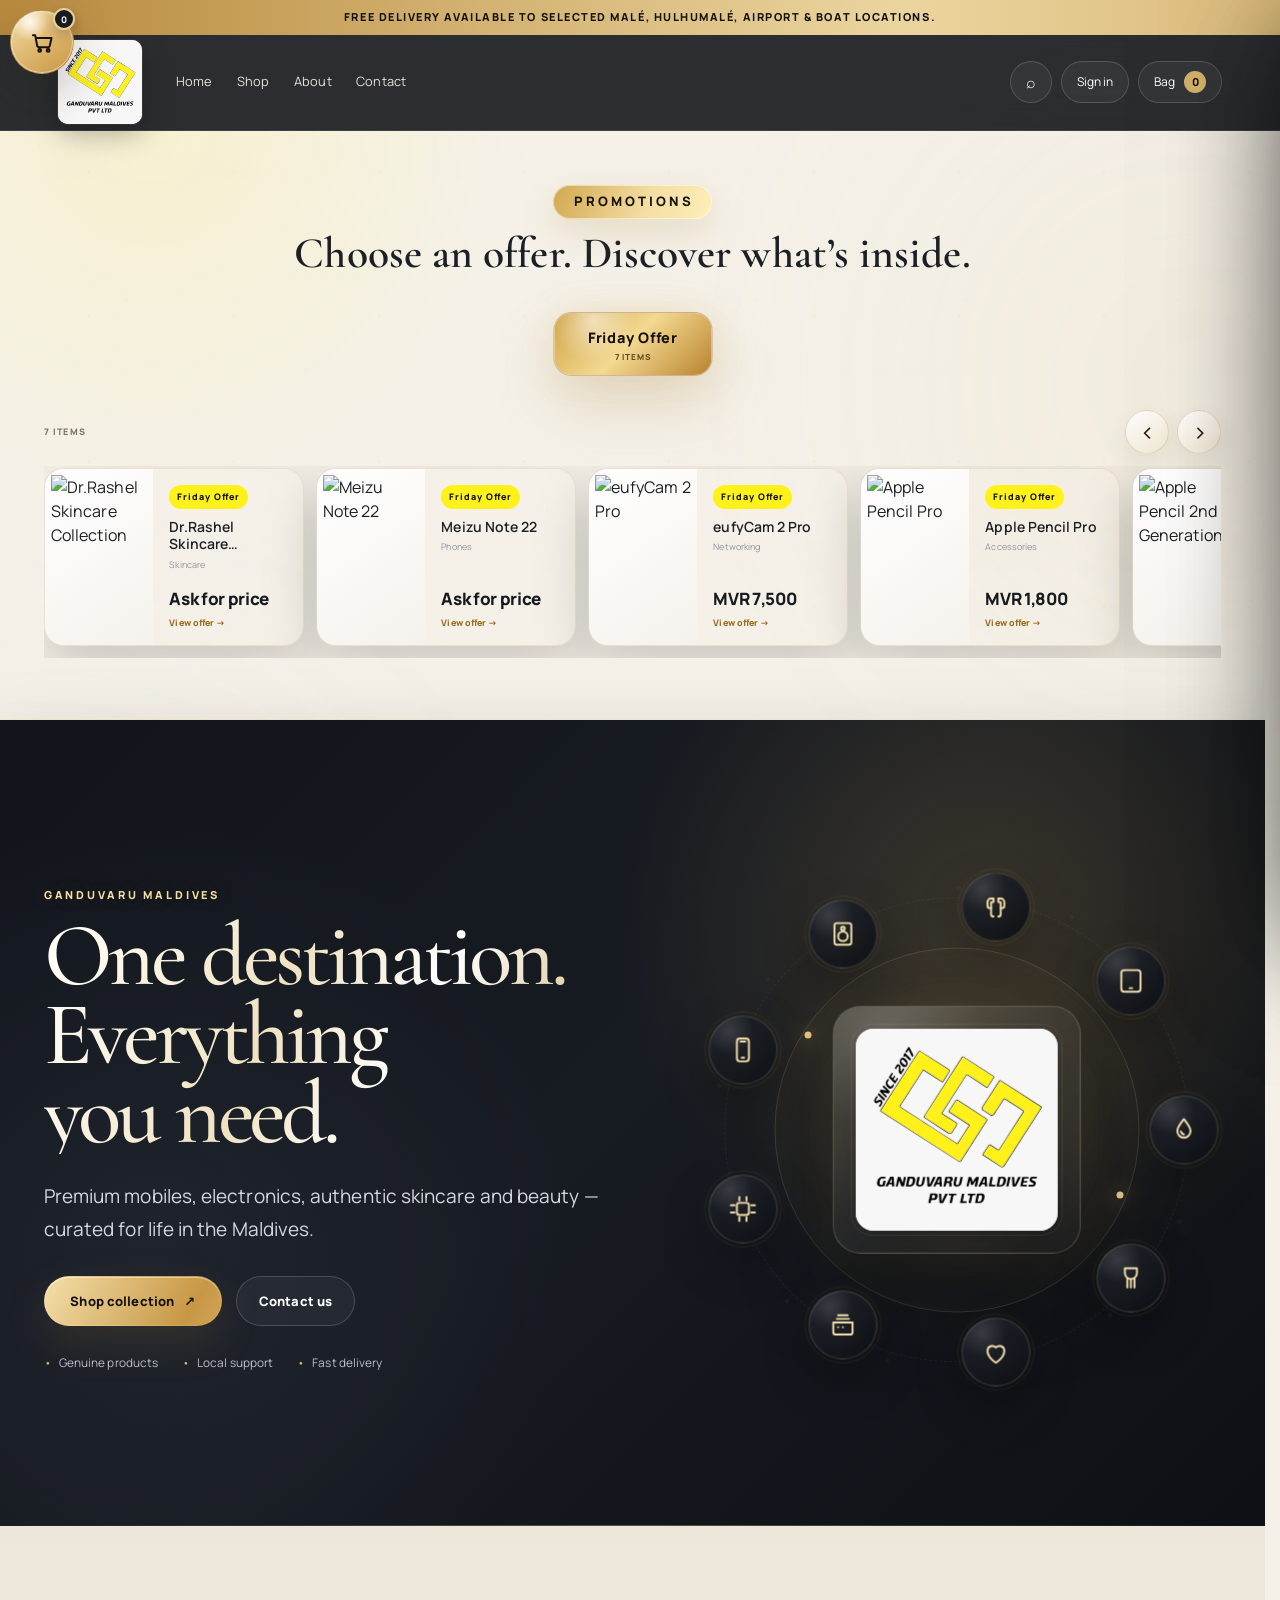
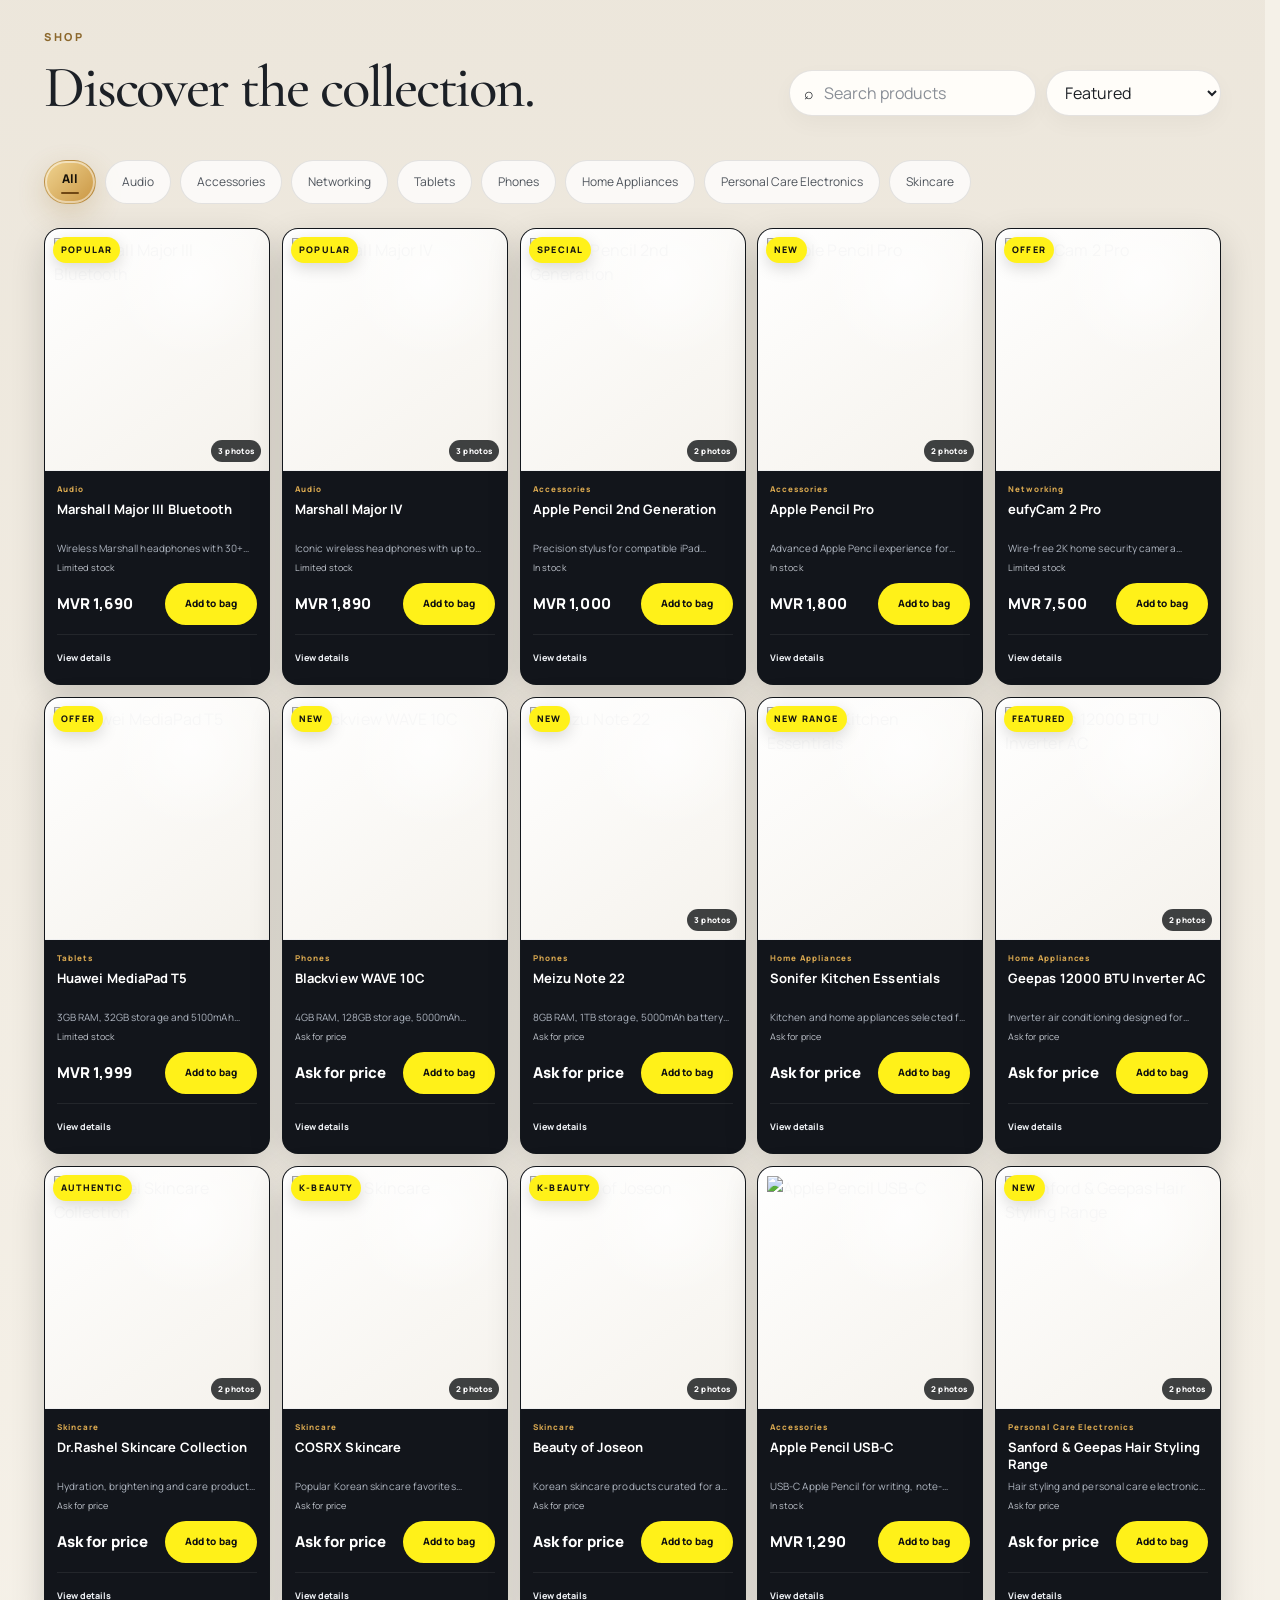
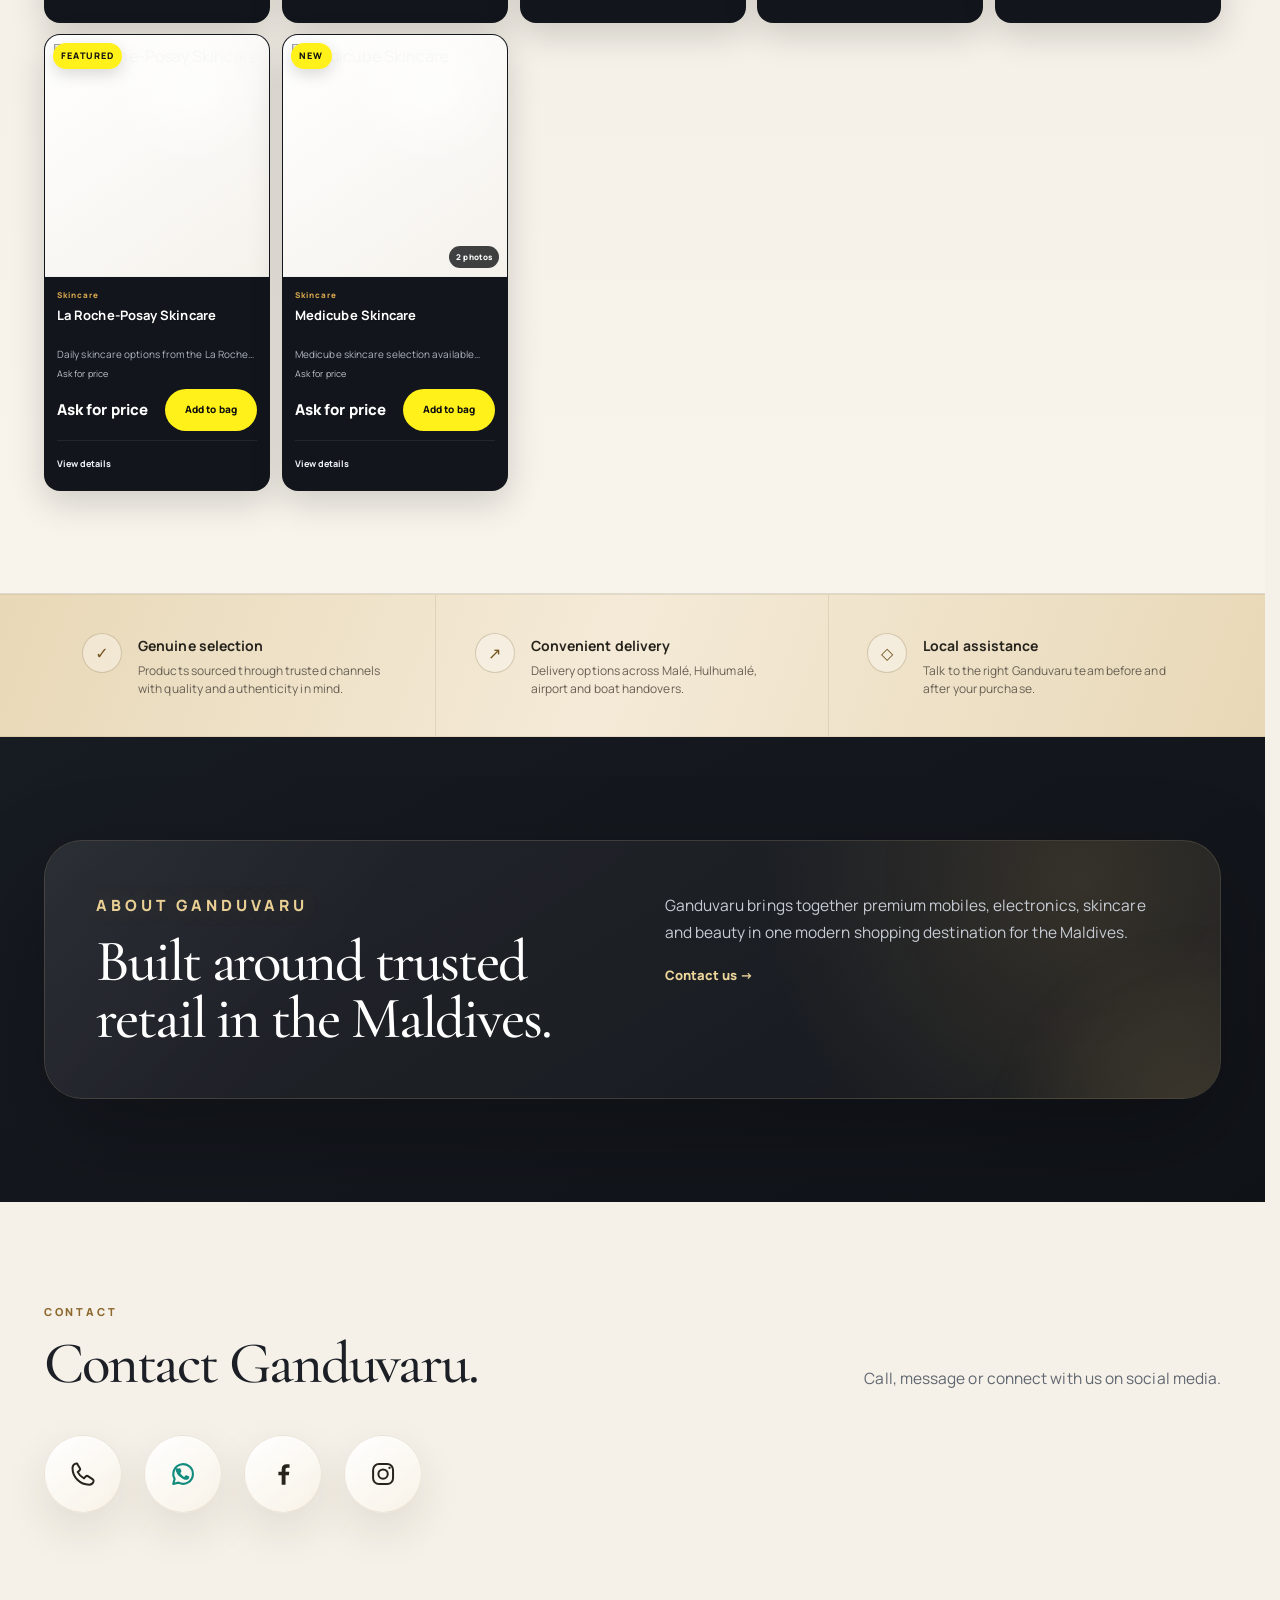
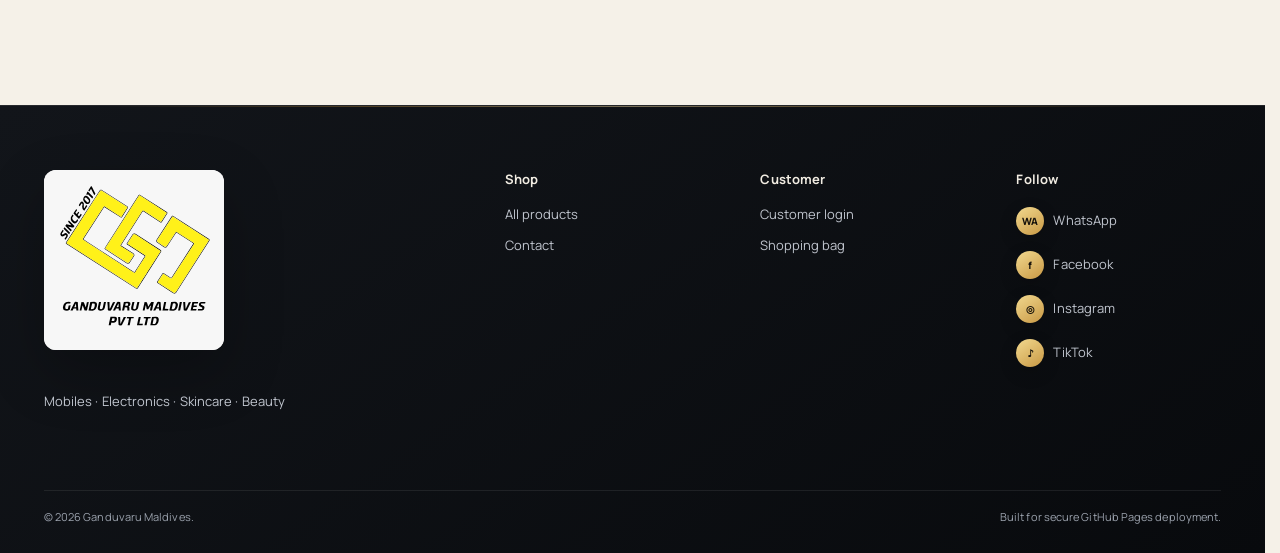
==== index.html @ ab3532f2 "Refresh final cart close fix" ====
<!doctype html>
<html lang="en">
<head>
  <meta charset="utf-8" />
  <meta name="viewport" content="width=device-width,initial-scale=1,viewport-fit=cover" />
  <meta name="theme-color" content="#0c0d10" />
  <meta name="description" content="Ganduvaru Maldives — mobiles, electronics, authentic skincare and beauty in the Maldives." />
  <meta property="og:title" content="Ganduvaru Maldives" />
  <meta property="og:description" content="Shop mobiles, electronics, skincare and beauty from Ganduvaru Maldives." />
  <meta property="og:type" content="website" />
  <meta property="og:image" content="assets/ganduvaru-logo-social.png" />
  <title>Ganduvaru Maldives — Premium Shopping</title>
  <link rel="icon" href="assets/ganduvaru-logo-official.svg" type="image/svg+xml" />
  <link rel="apple-touch-icon" href="assets/ganduvaru-logo-social.png" />
  <link rel="preload" href="assets/ganduvaru-logo-official.svg" as="image" type="image/svg+xml" />
  <link rel="preconnect" href="https://fonts.googleapis.com" />
  <link rel="preconnect" href="https://fonts.gstatic.com" crossorigin />
  <link href="https://fonts.googleapis.com/css2?family=Cormorant+Garamond:wght@500;600;700&family=Manrope:wght@400;500;600;700;800&display=swap" rel="stylesheet" />
  <link rel="stylesheet" href="styles.css?v=20260927-cartclosefix2" />
</head>
<body class="storefront intro-pending">
  <div class="luxury-intro" id="luxuryIntro" role="presentation" aria-hidden="true">
    <div class="intro-aura intro-aura-one"></div>
    <div class="intro-aura intro-aura-two"></div>
    <div class="intro-stage">
      <div class="intro-logo-shell">
        <span class="intro-orbit intro-orbit-one"></span>
        <span class="intro-orbit intro-orbit-two"></span>
        <span class="intro-sheen"></span>
        <img src="assets/ganduvaru-logo-official.svg" alt="" class="intro-logo" fetchpriority="high" />
      </div>
      <p class="intro-tagline">One destination. Everything you need</p>
    </div>
  </div>
  <div class="ambient ambient-one"></div>
  <div class="ambient ambient-two"></div>

  <div class="top-chrome" id="topChrome">
    <div class="announcement" id="announcement">Free delivery available to selected Malé, Hulhumalé, airport & boat locations.</div>

    <header class="site-header">
      <a class="brand official-brand" href="#home" aria-label="Ganduvaru Maldives PVT LTD home">
        <img src="assets/ganduvaru-logo-official.svg" alt="Ganduvaru Maldives PVT LTD" />
      </a>

      <nav class="desktop-nav" id="desktopNav" aria-label="Primary navigation"></nav>

      <div class="header-actions">
        <button class="icon-button" id="searchToggle" aria-label="Search products">⌕</button>
        <button class="account-button" id="accountButton">Sign in</button>
        <button class="cart-button" id="cartButton">Bag <span id="cartCount">0</span></button>
        <button class="menu-button" id="menuButton" aria-label="Open menu">☰</button>
      </div>
    </header>
  </div>
  <div class="top-chrome-spacer" id="topChromeSpacer" aria-hidden="true"></div>

  <section class="promotion-zone" id="promotionZone" hidden aria-label="Current promotions">
    <div class="section-shell">
      <div class="promotion-heading">
        <p class="promotion-title-highlight">PROMOTIONS</p>
        <h2>Choose an offer. Discover what’s inside.</h2>
      </div>
      <div class="promotion-category-nav" id="promotionCategories" role="tablist" aria-label="Promotion categories"></div>
      <div class="promotion-carousel-bar" id="promotionCarouselBar" hidden>
        <span class="promotion-carousel-count" id="promotionCarouselCount">0 items</span>
        <div class="promotion-carousel-actions">
          <button class="promotion-arrow" id="promotionPrev" type="button" aria-label="Previous promotion items">‹</button>
          <button class="promotion-arrow" id="promotionNext" type="button" aria-label="Next promotion items">›</button>
        </div>
      </div>
      <div class="promotion-track promotion-track-switching" id="promotionTrack"></div>
    </div>
  </section>

  <main>
    <section class="hero section-shell" id="home">
      <div class="hero-copy">
        <p class="eyebrow">GANDUVARU MALDIVES</p>
        <h1 id="heroTitle">One destination.<br />Everything you need.</h1>
        <p id="heroSubtitle" class="hero-subtitle">Premium mobiles, electronics, authentic skincare and beauty — curated for life in the Maldives.</p>
        <div class="hero-actions">
          <a class="primary-cta" href="#shop">Shop collection <span>↗</span></a>
          <a class="ghost-cta" href="#contact">Contact us</a>
        </div>
        <div class="hero-trust">
          <span>Genuine products</span>
          <span>Local support</span>
          <span>Fast delivery</span>
        </div>
      </div>

      <div class="hero-visual hero-orbit-visual" aria-hidden="true">
        <div class="hero-logo-stage">
          <div class="hero-logo-halo halo-one"></div>
          <div class="hero-logo-halo halo-two"></div>
          <div class="hero-logo-core">
            <span class="hero-logo-sheen"></span>
            <img class="hero-orbit-logo" src="assets/ganduvaru-logo-official.svg" alt="" />
          </div>

          <span class="hero-category-icon category-skin" title="Skin Care">
            <svg viewBox="0 0 24 24"><path d="M12 3c-2.8 3.7-5.5 6.5-5.5 10a5.5 5.5 0 0 0 11 0C17.5 9.5 14.8 6.7 12 3Z"/><path d="M9.4 13.2c.4 1.3 1.3 2.2 2.6 2.6"/></svg>
          </span>
          <span class="hero-category-icon category-hair" title="Hair Care">
            <svg viewBox="0 0 24 24"><path d="M7 4h10v4c0 2.8-2.2 5-5 5S7 10.8 7 8V4Z"/><path d="M9 13v7M12 13v7M15 13v7"/></svg>
          </span>
          <span class="hero-category-icon category-body" title="Body Care">
            <svg viewBox="0 0 24 24"><path d="M12 21s-7-4.1-7-10a4 4 0 0 1 7-2.6A4 4 0 0 1 19 11c0 5.9-7 10-7 10Z"/></svg>
          </span>
          <span class="hero-category-icon category-home" title="Home Appliances">
            <svg viewBox="0 0 24 24"><path d="M4 10h16v8a2 2 0 0 1-2 2H6a2 2 0 0 1-2-2v-8Z"/><path d="M7 7h10M8 4h8M8 14h.01M12 14h.01"/></svg>
          </span>
          <span class="hero-category-icon category-electronics" title="Electronic Items">
            <svg viewBox="0 0 24 24"><rect x="7" y="7" width="10" height="10" rx="2"/><path d="M9 2v3M15 2v3M9 19v3M15 19v3M2 9h3M2 15h3M19 9h3M19 15h3"/></svg>
          </span>
          <span class="hero-category-icon category-mobile" title="Mobile Phones">
            <svg viewBox="0 0 24 24"><rect x="7" y="2.5" width="10" height="19" rx="2.5"/><path d="M10 5h4M11 18.5h2"/></svg>
          </span>
          <span class="hero-category-icon category-speaker" title="Speakers">
            <svg viewBox="0 0 24 24"><rect x="5" y="3" width="14" height="18" rx="2"/><circle cx="12" cy="14" r="4"/><circle cx="12" cy="7.5" r="1.5"/></svg>
          </span>
          <span class="hero-category-icon category-earbuds" title="EarBuds">
            <svg viewBox="0 0 24 24"><path d="M8 5a3 3 0 0 0-3 3v3a2 2 0 0 0 2 2h1V8h2V5H8ZM16 5a3 3 0 0 1 3 3v3a2 2 0 0 1-2 2h-1V8h-2V5h2Z"/><path d="M8 13v5a2 2 0 0 0 2 2M16 13v5a2 2 0 0 1-2 2"/></svg>
          </span>
          <span class="hero-category-icon category-tablet" title="Tabs">
            <svg viewBox="0 0 24 24"><rect x="4" y="3" width="16" height="18" rx="2.5"/><path d="M11 18h2"/></svg>
          </span>
        </div>
      </div>
    </section>

    <section class="shop section-shell" id="shop">
      <div class="section-heading shop-heading">
        <div>
          <p class="eyebrow">SHOP</p>
          <h2>Discover the collection.</h2>
        </div>
        <div class="shop-tools">
          <label class="search-field">
            <span>⌕</span>
            <input id="productSearch" type="search" placeholder="Search products" autocomplete="off" />
          </label>
          <select id="sortSelect" aria-label="Sort products">
            <option value="featured">Featured</option>
            <option value="price-asc">Price: low to high</option>
            <option value="price-desc">Price: high to low</option>
            <option value="name">Name</option>
          </select>
        </div>
      </div>

      <div class="filters" id="filters"></div>
      <div class="product-grid" id="productGrid"></div>
      <div class="empty-state" id="emptyState" hidden>
        <strong>No products found.</strong>
        <span>Try a different search or category.</span>
      </div>
    </section>

    <section class="service-band">
      <div class="section-shell service-grid">
        <article>
          <span class="service-icon">✓</span>
          <div><strong>Genuine selection</strong><p>Products sourced through trusted channels with quality and authenticity in mind.</p></div>
        </article>
        <article>
          <span class="service-icon">↗</span>
          <div><strong>Convenient delivery</strong><p>Delivery options across Malé, Hulhumalé, airport and boat handovers.</p></div>
        </article>
        <article>
          <span class="service-icon">◇</span>
          <div><strong>Local assistance</strong><p>Talk to the right Ganduvaru team before and after your purchase.</p></div>
        </article>
      </div>
    </section>

    <section class="about section-shell" id="about">
      <div class="about-card">
        <div>
          <p class="eyebrow">ABOUT GANDUVARU</p>
          <h2 id="aboutTitle">Built around trusted retail in the Maldives.</h2>
        </div>
        <div>
          <p id="aboutText">Ganduvaru brings together premium mobiles, electronics, skincare and beauty in one modern shopping destination for the Maldives.</p>
          <a class="text-link" href="#contact">Contact us <span>→</span></a>
        </div>
      </div>
    </section>

    <section class="contact section-shell" id="contact">
      <div class="section-heading">
        <div>
          <p class="eyebrow">CONTACT</p>
          <h2>Contact Ganduvaru.</h2>
        </div>
        <p>Call, message or connect with us on social media.</p>
      </div>
      <div class="contact-grid" id="contactGrid"></div>
    </section>
  </main>

  <footer class="site-footer">
    <div class="section-shell footer-grid">
      <div>
        <a class="brand official-brand footer-brand" href="#home" aria-label="Ganduvaru Maldives PVT LTD home">
          <img src="assets/ganduvaru-logo-official.svg" alt="Ganduvaru Maldives PVT LTD" />
        </a>
        <p>Mobiles · Electronics · Skincare · Beauty</p>
      </div>
      <div>
        <strong>Shop</strong>
        <a href="#shop">All products</a>
        <a href="#contact">Contact</a>
      </div>
      <div>
        <strong>Customer</strong>
        <button class="footer-link" id="footerAccount">Customer login</button>
        <button class="footer-link" id="footerCart">Shopping bag</button>
      </div>
      <div>
        <strong>Follow</strong>
        <a class="footer-social-link" id="footerWhatsApp" href="#" target="_blank" rel="noopener" aria-label="WhatsApp">
          <span class="footer-social-mark">WA</span><span>WhatsApp</span>
        </a>
        <a class="footer-social-link" id="footerFacebook" href="#" target="_blank" rel="noopener" aria-label="Facebook">
          <span class="footer-social-mark">f</span><span>Facebook</span>
        </a>
        <a class="footer-social-link" id="footerInstagram" href="#" target="_blank" rel="noopener" aria-label="Instagram">
          <span class="footer-social-mark">◎</span><span>Instagram</span>
        </a>
        <a class="footer-social-link" id="footerTikTok" href="#" target="_blank" rel="noopener" aria-label="TikTok">
          <span class="footer-social-mark">♪</span><span>TikTok</span>
        </a>
      </div>
    </div>
    <div class="section-shell footer-bottom">
      <span>© <span id="year"></span> Ganduvaru Maldives.</span>
      <span>Built for secure GitHub Pages deployment.</span>
    </div>
  </footer>

  <button class="cart-bubble" id="cartBubble" type="button" aria-label="Open shopping bag" title="Drag to move · Click to open bag">
    <svg viewBox="0 0 24 24" aria-hidden="true">
      <path d="M3.5 5.5h2l1.7 9.1a2 2 0 0 0 2 1.7h7.4a2 2 0 0 0 1.9-1.5L20 8H7" />
      <circle cx="9.5" cy="19" r="1.25" />
      <circle cx="17" cy="19" r="1.25" />
    </svg>
    <span class="cart-bubble-count" id="cartBubbleCount">0</span>
  </button>

  <div class="backdrop" id="backdrop" hidden></div>

  <aside class="drawer cart-drawer" id="cartDrawer" aria-hidden="true">
    <div class="drawer-header">
      <div><p class="eyebrow">YOUR BAG</p><h3>Shopping bag</h3></div>
      <button class="close-button" data-close="cartDrawer" aria-label="Close">×</button>
    </div>
    <div class="drawer-body" id="cartItems"></div>
    <div class="drawer-footer">
      <div class="subtotal"><span>Subtotal</span><strong id="cartSubtotal">MVR 0</strong></div>
      <p class="fine-print">Final stock, delivery and payment availability are confirmed by the Ganduvaru team.</p>
      <button class="cart-continue-button" id="cartContinueButton" type="button">← Continue shopping</button>
      <button class="primary-cta full" id="checkoutButton">Continue to checkout</button>
    </div>
  </aside>

  <aside class="drawer menu-drawer" id="menuDrawer" aria-hidden="true">
    <div class="drawer-header">
      <div><p class="eyebrow">MENU</p><h3>Explore</h3></div>
      <button class="close-button" data-close="menuDrawer" aria-label="Close">×</button>
    </div>
    <nav class="mobile-nav" id="mobileNav"></nav>
  </aside>

  <section class="modal" id="authModal" aria-hidden="true">
    <div class="modal-card">
      <button class="close-button modal-close" data-close="authModal" aria-label="Close">×</button>
      <div class="auth-step" id="authDetailsStep">
        <p class="eyebrow">CUSTOMER LOGIN</p>
        <h3>Sign in with your mobile.</h3>
        <p class="modal-copy">Enter your name and mobile number. A one-time verification code is required before checkout.</p>
        <label>Name<input id="customerName" type="text" placeholder="Your name" /></label>
        <label>Mobile number
          <div class="phone-input"><span>+960</span><input id="customerPhone" inputmode="numeric" placeholder="7XXXXXX" maxlength="10" /></div>
        </label>
        <button class="primary-cta full" id="requestOtpButton">Send OTP</button>
        <p class="fine-print" id="otpModeNotice"></p>
      </div>
      <div class="auth-step" id="authOtpStep" hidden>
        <p class="eyebrow">VERIFY</p>
        <h3>Enter the 6-digit code.</h3>
        <p class="modal-copy" id="otpSentTo"></p>
        <input class="otp-input" id="otpInput" inputmode="numeric" maxlength="6" placeholder="000000" />
        <button class="primary-cta full" id="verifyOtpButton">Verify & sign in</button>
        <button class="link-button" id="backToDetails">Change number</button>
        <div class="demo-code" id="demoCode" hidden></div>
      </div>
    </div>
  </section>

  <section class="modal" id="checkoutModal" aria-hidden="true">
    <div class="modal-card checkout-card">
      <button class="close-button modal-close" data-close="checkoutModal" aria-label="Close">×</button>
      <p class="eyebrow">CHECKOUT</p>
      <h3>Complete your order.</h3>
      <div class="checkout-user" id="checkoutUser"></div>
      <label>Delivery / pickup details<textarea id="deliveryDetails" rows="3" placeholder="Island / address / boat name / pickup request"></textarea></label>
      <label>Order notes<textarea id="orderNotes" rows="2" placeholder="Optional notes"></textarea></label>
      <div class="payment-options">
        <label><input type="radio" name="payment" value="Pay on confirmation" checked /> Pay on confirmation</label>
        <label><input type="radio" name="payment" value="Bank transfer" /> Bank transfer</label>
        <label><input type="radio" name="payment" value="Pickup" /> Pickup</label>
      </div>
      <button class="primary-cta full" id="placeOrderButton">Place order via WhatsApp</button>
      <p class="fine-print">This checkout sends the order to Ganduvaru for stock and payment confirmation. No card details are collected on this website.</p>
    </div>
  </section>

  <section class="modal product-modal" id="productModal" aria-hidden="true">
    <div class="modal-card product-detail-card">
      <button class="close-button modal-close" data-close="productModal" aria-label="Close">×</button>
      <div class="product-detail-grid">
        <div class="product-gallery">
          <div class="product-detail-main" id="productDetailMain"></div>
          <div class="product-thumbs" id="productThumbs"></div>
        </div>
        <div class="product-detail-copy">
          <span class="product-store" id="productDetailStore"></span>
          <h3 id="productDetailName"></h3>
          <div class="product-detail-meta">
            <span class="detail-price" id="productDetailPrice"></span>
            <span class="detail-stock" id="productDetailStock"></span>
          </div>
          <p id="productDetailDescription"></p>
          <div class="detail-badge" id="productDetailBadge" hidden></div>
          <button class="primary-cta full" id="productDetailAdd">Add to bag</button>
          <p class="fine-print">Stock and final availability are confirmed by the Ganduvaru team.</p>
        </div>
      </div>
    </div>
  </section>

  <div class="toast" id="toast" role="status"></div>

  <script src="config.js?v=20260927-luxury-audit"></script>
  <script src="app.js?v=20260927-cartclosefix3"></script>
</body>
</html>
---- styles.css ----
:root{--bg:#0b0d10;--bg2:#11141a;--panel:#151922;--panel2:#1b202a;--text:#f7f5ef;--muted:#a9adb7;--gold:#d6b36a;--gold2:#f0d89c;--line:rgba(255,255,255,.1);--soft:rgba(255,255,255,.05);--danger:#ff6b6b;--ok:#75d6a2;--r:24px;--shadow:0 24px 80px rgba(0,0,0,.35)}*{box-sizing:border-box}html{scroll-behavior:smooth}body{margin:0;background:radial-gradient(circle at 15% 10%,#1a1d25 0,transparent 28%),radial-gradient(circle at 85% 10%,#221b14 0,transparent 24%),var(--bg);color:var(--text);font-family:Inter,ui-sans-serif,system-ui,-apple-system,BlinkMacSystemFont,"Segoe UI",sans-serif;line-height:1.5;overflow-x:hidden}a{color:inherit;text-decoration:none}button,input,select,textarea{font:inherit}.ambient{position:fixed;width:520px;height:520px;filter:blur(110px);opacity:.18;border-radius:50%;pointer-events:none;z-index:-1}.ambient-one{background:#cf9f4e;right:-180px;top:120px}.ambient-two{background:#4b68ff;left:-220px;top:740px}.announcement{font-size:12px;letter-spacing:.08em;text-transform:uppercase;text-align:center;padding:9px 16px;background:#d8b871;color:#16130d;font-weight:800}.site-header{height:78px;display:flex;align-items:center;gap:34px;padding:0 5vw;border-bottom:1px solid var(--line);background:rgba(11,13,16,.72);backdrop-filter:blur(18px);position:sticky;top:0;z-index:50}.brand{display:flex;align-items:center;gap:12px;min-width:max-content}.brand img{width:38px;height:38px}.brand span{display:flex;flex-direction:column;line-height:1}.brand strong{font-size:14px;letter-spacing:.24em}.brand small{font-size:9px;letter-spacing:.45em;color:var(--gold);margin-top:5px}.desktop-nav{display:flex;gap:24px;align-items:center;flex:1}.desktop-nav a{font-size:13px;color:#d9dce3}.desktop-nav a:hover{color:#fff}.header-actions{display:flex;gap:9px;align-items:center}.icon-button,.account-button,.cart-button,.menu-button,.close-button,.footer-link,.link-button{border:0;background:none;color:inherit;cursor:pointer}.icon-button,.menu-button{width:42px;height:42px;border:1px solid var(--line);border-radius:50%}.account-button,.cart-button{height:42px;padding:0 15px;border:1px solid var(--line);border-radius:999px;background:rgba(255,255,255,.025)}.cart-button span{display:inline-grid;place-items:center;min-width:22px;height:22px;padding:0 5px;background:var(--gold);color:#15120b;border-radius:50%;font-size:11px;font-weight:800;margin-left:7px}.menu-button{display:none}.section-shell{width:min(1180px,90vw);margin-inline:auto}.hero{min-height:680px;display:grid;grid-template-columns:1.02fr .98fr;gap:48px;align-items:center;padding:78px 0 68px}.eyebrow{margin:0 0 14px;color:var(--gold2);font-size:11px;font-weight:800;letter-spacing:.2em}.hero h1{font-size:clamp(48px,6vw,88px);line-height:.98;letter-spacing:-.055em;margin:0;max-width:800px}.hero-subtitle{font-size:18px;color:#c4c8d0;max-width:610px;margin:26px 0 30px}.hero-actions{display:flex;gap:12px;flex-wrap:wrap}.primary-cta,.ghost-cta{display:inline-flex;align-items:center;justify-content:center;gap:10px;border-radius:999px;min-height:50px;padding:0 22px;font-weight:800;font-size:13px;letter-spacing:.01em;border:1px solid transparent;cursor:pointer}.primary-cta{background:linear-gradient(135deg,var(--gold2),var(--gold));color:#17130b;box-shadow:0 14px 40px rgba(213,179,106,.16)}.primary-cta:hover{transform:translateY(-1px)}.ghost-cta{border-color:var(--line);background:rgba(255,255,255,.03)}.full{width:100%}.hero-trust{display:flex;gap:20px;margin-top:28px;flex-wrap:wrap;color:#9197a4;font-size:12px}.hero-trust span:before{content:"•";color:var(--gold);margin-right:7px}.hero-visual{min-height:520px;position:relative;display:grid;place-items:center}.hero-card{border:1px solid rgba(255,255,255,.11);background:linear-gradient(160deg,rgba(255,255,255,.09),rgba(255,255,255,.025));box-shadow:var(--shadow);backdrop-filter:blur(22px)}.hero-card-main{width:min(450px,86%);height:500px;border-radius:34px;padding:28px;display:flex;flex-direction:column;justify-content:space-between;position:relative;overflow:hidden}.hero-card-main:after{content:"";position:absolute;inset:auto -20% -20% 10%;height:250px;background:radial-gradient(circle,var(--gold),transparent 65%);opacity:.14;filter:blur(20px)}.mini-label{font-size:10px;letter-spacing:.19em;color:#c6cbd4}.device-shape{position:relative;width:210px;height:300px;border-radius:36px;margin:auto;border:1px solid rgba(255,255,255,.12);background:linear-gradient(135deg,#242a36,#0f1218);box-shadow:inset 0 0 0 4px rgba(255,255,255,.03),0 30px 60px rgba(0,0,0,.4);display:grid;place-items:center;transform:rotate(7deg)}.device-screen{width:86%;height:87%;border-radius:28px;background:radial-gradient(circle at 65% 20%,#4c5360,#131720 48%,#090b0e);display:grid;place-items:center}.device-screen span{font-size:72px;font-weight:900;color:var(--gold);opacity:.88}.device-glow{position:absolute;width:180px;height:180px;background:var(--gold);filter:blur(70px);opacity:.24}.hero-card-main p{font-size:15px;max-width:290px;margin:0}.floating-chip{position:absolute;border:1px solid var(--line);background:rgba(19,22,29,.86);backdrop-filter:blur(18px);padding:12px 17px;border-radius:999px;font-size:12px;box-shadow:var(--shadow)}.chip-one{top:16%;left:2%}.chip-two{right:0;top:45%}.chip-three{left:8%;bottom:12%}.section-heading{display:flex;align-items:end;justify-content:space-between;gap:34px;margin-bottom:30px}.section-heading h2,.about-card h2{margin:0;font-size:clamp(32px,4vw,52px);line-height:1.05;letter-spacing:-.045em}.section-heading>p{max-width:470px;color:var(--muted);margin:0}.stores,.shop,.about,.contact{padding:82px 0}.store-grid{display:grid;grid-template-columns:repeat(4,1fr);gap:16px}.store-card{min-height:300px;border:1px solid var(--line);border-radius:var(--r);background:linear-gradient(160deg,rgba(255,255,255,.07),rgba(255,255,255,.02));padding:24px;display:flex;flex-direction:column;justify-content:space-between;overflow:hidden;position:relative;cursor:pointer;transition:.25s}.store-card:hover{transform:translateY(-4px);border-color:rgba(214,179,106,.42)}.store-card:after{content:"";position:absolute;width:180px;height:180px;border-radius:50%;right:-70px;top:-70px;background:var(--accent,#d6b36a);filter:blur(40px);opacity:.12}.store-icon{width:54px;height:54px;border:1px solid var(--line);border-radius:16px;display:grid;place-items:center;font-size:24px}.store-card h3{font-size:22px;margin:16px 0 8px}.store-card p{color:var(--muted);font-size:13px;margin:0 0 18px}.store-link{font-size:12px;font-weight:800;color:var(--gold2)}.shop-tools{display:flex;gap:10px}.search-field{display:flex;align-items:center;gap:8px;border:1px solid var(--line);border-radius:999px;padding:0 14px;background:rgba(255,255,255,.03);min-width:240px}.search-field input{border:0;outline:0;background:none;color:#fff;width:100%;height:44px}.shop-tools select{border:1px solid var(--line);border-radius:999px;padding:0 14px;background:#151922;color:#fff;min-width:160px}.filters{display:flex;gap:9px;flex-wrap:wrap;margin-bottom:24px}.filter-chip{border:1px solid var(--line);background:rgba(255,255,255,.025);color:#c8ccd4;padding:9px 14px;border-radius:999px;font-size:12px;cursor:pointer}.filter-chip.active{background:#f0d89c;color:#16120a;border-color:#f0d89c;font-weight:800}.product-grid{display:grid;grid-template-columns:repeat(4,1fr);gap:16px}.product-card{border:1px solid var(--line);border-radius:22px;background:rgba(255,255,255,.035);overflow:hidden;display:flex;flex-direction:column;min-width:0}.product-media{aspect-ratio:1/1;background:linear-gradient(145deg,#242a35,#11151b);position:relative;display:grid;place-items:center;overflow:hidden}.product-media img{width:100%;height:100%;object-fit:cover}.product-fallback{font-size:62px;font-weight:900;color:rgba(240,216,156,.74);letter-spacing:-.08em}.product-badge{position:absolute;top:12px;left:12px;font-size:9px;font-weight:900;letter-spacing:.13em;background:rgba(11,13,16,.82);border:1px solid var(--line);border-radius:999px;padding:7px 9px}.product-info{padding:17px;display:flex;flex-direction:column;gap:9px;flex:1}.product-store{font-size:10px;letter-spacing:.14em;color:var(--gold2);font-weight:800}.product-info h3{font-size:16px;margin:0;line-height:1.25}.product-info p{font-size:12px;color:var(--muted);margin:0;display:-webkit-box;-webkit-line-clamp:2;-webkit-box-orient:vertical;overflow:hidden}.product-bottom{margin-top:auto;display:flex;align-items:center;justify-content:space-between;gap:10px;padding-top:8px}.price{font-weight:900;font-size:15px}.add-button{border:1px solid var(--line);background:#fff;color:#101216;border-radius:999px;padding:8px 12px;font-weight:800;font-size:11px;cursor:pointer}.empty-state{border:1px dashed var(--line);border-radius:var(--r);padding:52px;text-align:center;color:var(--muted)}.empty-state strong{display:block;color:#fff;margin-bottom:7px}.service-band{border-block:1px solid var(--line);background:rgba(255,255,255,.025)}.service-grid{display:grid;grid-template-columns:repeat(3,1fr);gap:0}.service-grid article{display:flex;gap:16px;padding:34px;border-right:1px solid var(--line)}.service-grid article:last-child{border-right:0}.service-icon{width:40px;height:40px;flex:0 0 40px;border-radius:50%;display:grid;place-items:center;border:1px solid rgba(214,179,106,.35);color:var(--gold)}.service-grid strong{font-size:14px}.service-grid p{margin:5px 0 0;color:var(--muted);font-size:12px}.about-card{border:1px solid var(--line);border-radius:32px;padding:44px;display:grid;grid-template-columns:1fr 1fr;gap:58px;background:linear-gradient(140deg,rgba(255,255,255,.05),rgba(255,255,255,.02))}.about-card p{color:var(--muted);margin-top:0}.text-link{color:var(--gold2);font-weight:800;font-size:13px}.contact-grid{display:grid;grid-template-columns:repeat(2,1fr);gap:16px}.contact-card{border:1px solid var(--line);border-radius:22px;padding:24px;background:rgba(255,255,255,.03)}.contact-card h3{margin:0 0 12px;font-size:19px}.contact-card p{margin:5px 0;color:var(--muted);font-size:13px}.contact-actions{display:flex;gap:9px;flex-wrap:wrap;margin-top:18px}.small-button{border:1px solid var(--line);border-radius:999px;padding:9px 13px;font-size:11px;font-weight:800}.site-footer{border-top:1px solid var(--line);margin-top:70px;background:#090a0d}.footer-grid{display:grid;grid-template-columns:2fr repeat(3,1fr);gap:40px;padding:54px 0}.footer-brand{margin-bottom:15px}.footer-grid>div{display:flex;flex-direction:column;gap:10px}.footer-grid p,.footer-grid a,.footer-link{font-size:12px;color:#9ea3ad;text-align:left;padding:0}.footer-grid strong{font-size:12px;margin-bottom:4px}.footer-bottom{display:flex;justify-content:space-between;gap:20px;border-top:1px solid var(--line);padding:18px 0 28px;color:#777d88;font-size:11px}.backdrop{position:fixed;inset:0;background:rgba(0,0,0,.62);backdrop-filter:blur(7px);z-index:80}.drawer{position:fixed;right:0;top:0;height:100dvh;width:min(470px,94vw);background:#11141a;border-left:1px solid var(--line);z-index:90;transform:translateX(105%);transition:.28s ease;display:flex;flex-direction:column;box-shadow:-30px 0 80px rgba(0,0,0,.35)}.drawer.open{transform:translateX(0)}.drawer-header{display:flex;align-items:center;justify-content:space-between;padding:24px;border-bottom:1px solid var(--line)}.drawer-header h3{margin:0;font-size:24px}.drawer-header .eyebrow{margin-bottom:5px}.close-button{font-size:28px;color:#c9ced6}.drawer-body{padding:20px;overflow:auto;flex:1}.drawer-footer{padding:20px;border-top:1px solid var(--line)}.subtotal{display:flex;justify-content:space-between;margin-bottom:10px}.fine-print{font-size:10px;color:#7f8692}.cart-line{display:grid;grid-template-columns:66px 1fr auto;gap:12px;align-items:center;padding:12px 0;border-bottom:1px solid var(--line)}.cart-thumb{width:66px;height:66px;border-radius:14px;background:linear-gradient(145deg,#262d38,#11151b);display:grid;place-items:center;color:var(--gold);font-weight:900}.cart-line h4{margin:0;font-size:13px}.cart-line p{margin:4px 0;color:var(--muted);font-size:11px}.qty{display:flex;align-items:center;gap:7px}.qty button{border:1px solid var(--line);background:none;color:#fff;border-radius:50%;width:25px;height:25px;cursor:pointer}.remove{font-size:10px;color:#ff9d9d;background:none;border:0;cursor:pointer}.mobile-nav{display:flex;flex-direction:column;padding:20px}.mobile-nav a{padding:15px 4px;border-bottom:1px solid var(--line)}.modal{position:fixed;inset:0;z-index:100;display:none;place-items:center;padding:20px;background:rgba(0,0,0,.7);backdrop-filter:blur(10px)}.modal.open{display:grid}.modal-card{width:min(480px,96vw);border:1px solid var(--line);border-radius:28px;background:#151922;padding:28px;box-shadow:var(--shadow);position:relative}.checkout-card{width:min(560px,96vw)}.modal-close{position:absolute;right:20px;top:16px}.modal-card h3{font-size:28px;margin:0 0 8px}.modal-copy{color:var(--muted);font-size:13px;margin:0 0 22px}.modal-card label{display:block;font-size:11px;color:#aeb4bf;margin:14px 0}.modal-card input,.modal-card textarea{width:100%;margin-top:7px;background:#0f1217;border:1px solid var(--line);border-radius:14px;padding:13px 14px;color:#fff;outline:0}.phone-input{display:flex;align-items:center;margin-top:7px;background:#0f1217;border:1px solid var(--line);border-radius:14px;padding-left:14px}.phone-input span{font-size:12px;color:#c9ced7}.phone-input input{border:0;margin:0}.otp-input{text-align:center;letter-spacing:.5em;font-size:26px;font-weight:900}.link-button{display:block;margin:14px auto 0;color:var(--gold2);font-size:12px}.demo-code{margin-top:14px;padding:10px;border:1px dashed rgba(214,179,106,.4);border-radius:12px;text-align:center;color:var(--gold2);font-size:12px}.checkout-user{padding:12px 14px;background:#0f1217;border-radius:14px;margin:14px 0;font-size:12px}.payment-options{display:grid;gap:8px;margin:12px 0 18px}.payment-options label{display:flex;align-items:center;gap:9px;margin:0;border:1px solid var(--line);border-radius:13px;padding:11px 12px}.payment-options input{width:auto;margin:0}.toast{position:fixed;left:50%;bottom:24px;transform:translate(-50%,30px);opacity:0;pointer-events:none;background:#f1d89d;color:#17120b;padding:11px 16px;border-radius:999px;font-size:12px;font-weight:900;z-index:130;transition:.25s}.toast.show{opacity:1;transform:translate(-50%,0)}@media(max-width:1000px){.desktop-nav{display:none}.menu-button{display:inline-grid;place-items:center}.hero{grid-template-columns:1fr;min-height:auto;padding-top:60px}.hero-visual{min-height:430px}.store-grid,.product-grid{grid-template-columns:repeat(2,1fr)}.service-grid{grid-template-columns:1fr}.service-grid article{border-right:0;border-bottom:1px solid var(--line)}.about-card{grid-template-columns:1fr}.footer-grid{grid-template-columns:2fr 1fr 1fr}.footer-grid>div:last-child{grid-column:2/4}}@media(max-width:680px){.site-header{padding:0 4vw;height:68px}.brand strong{font-size:12px}.brand small{font-size:8px}.brand img{width:34px}.icon-button{display:none}.account-button{display:none}.cart-button{padding:0 11px}.hero{padding:46px 0 52px}.hero h1{font-size:48px}.hero-subtitle{font-size:15px}.hero-visual{min-height:370px}.hero-card-main{height:360px}.device-shape{width:150px;height:215px}.device-screen span{font-size:54px}.floating-chip{font-size:10px}.section-heading{display:block}.section-heading>p{margin-top:12px}.stores,.shop,.about,.contact{padding:58px 0}.store-grid,.product-grid,.contact-grid{grid-template-columns:1fr 1fr;gap:10px}.store-card{min-height:240px;padding:18px}.shop-heading{display:block}.shop-tools{margin-top:18px;display:grid;grid-template-columns:1fr}.search-field{min-width:0}.product-info{padding:13px}.product-media{aspect-ratio:1/1}.about-card{padding:27px;gap:28px}.footer-grid{grid-template-columns:1fr 1fr}.footer-grid>div:first-child{grid-column:1/3}.footer-grid>div:last-child{grid-column:auto}.footer-bottom{display:block}.footer-bottom span{display:block;margin-bottom:6px}.service-grid article{padding:26px 0}.contact-card{padding:18px}.header-actions{gap:6px}}@media(max-width:420px){.store-grid,.product-grid,.contact-grid{grid-template-columns:1fr}.hero-actions{display:grid}.hero-actions a{width:100%}}

/* === Ganduvaru Luxury Motion & Responsive Design System === */
:root{
  --font-display:"Cormorant Garamond",Georgia,"Times New Roman",serif;
  --font-body:"Manrope",Inter,ui-sans-serif,system-ui,-apple-system,BlinkMacSystemFont,"Segoe UI",sans-serif;
  --gold-deep:#9f7731;
  --gold-bright:#f6dfa5;
  --champagne:#ead6a7;
  --ease-luxury:cubic-bezier(.22,1,.36,1);
  --ease-soft:cubic-bezier(.4,0,.2,1);
  --section-space:clamp(68px,8vw,116px);
}
html{scroll-padding-top:92px}
body{
  font-family:var(--font-body);
  font-size:clamp(14px,.55vw + 11px,16px);
  letter-spacing:.005em;
  background:
    radial-gradient(circle at 14% 8%,rgba(72,64,50,.42) 0,transparent 28%),
    radial-gradient(circle at 88% 16%,rgba(72,50,24,.34) 0,transparent 27%),
    radial-gradient(circle at 50% 82%,rgba(31,36,48,.5) 0,transparent 34%),
    linear-gradient(180deg,#0b0d10 0%,#0d0f13 48%,#090b0e 100%);
}
body:before{
  content:"";
  position:fixed;
  inset:-18%;
  pointer-events:none;
  z-index:-2;
  opacity:.26;
  background-image:
    radial-gradient(circle at 20% 30%,rgba(246,223,165,.18) 0 1px,transparent 1.7px),
    radial-gradient(circle at 70% 20%,rgba(214,179,106,.12) 0 1px,transparent 1.8px),
    radial-gradient(circle at 44% 76%,rgba(255,255,255,.09) 0 1px,transparent 1.5px);
  background-size:145px 145px,210px 210px,176px 176px;
  animation:luxuryDust 24s linear infinite;
}
body:after{
  content:"";
  position:fixed;
  inset:0;
  pointer-events:none;
  z-index:120;
  opacity:.045;
  background-image:linear-gradient(115deg,transparent 0 46%,rgba(255,255,255,.16) 49%,transparent 52% 100%);
  background-size:280% 100%;
  animation:luxuryLightSweep 18s ease-in-out infinite;
}
h1,h2,h3,.drawer-header h3,.modal-card h3,.admin-top h1,.admin-login h1,.admin-panel h2{
  font-family:var(--font-display);
  font-weight:600;
  text-rendering:optimizeLegibility;
}
.hero h1{
  font-size:clamp(58px,7vw,102px);
  line-height:.88;
  letter-spacing:-.047em;
  font-weight:500;
  text-wrap:balance;
  background:linear-gradient(115deg,#fffdf7 5%,#efe2c1 40%,#fff 62%,#d0b477 92%);
  -webkit-background-clip:text;background-clip:text;color:transparent;
  filter:drop-shadow(0 8px 28px rgba(0,0,0,.26));
}
.section-heading h2,.about-card h2{
  font-size:clamp(38px,4.6vw,64px);
  line-height:.97;
  letter-spacing:-.035em;
  font-weight:500;
  text-wrap:balance;
}
.store-card h3{font-family:var(--font-display);font-size:clamp(25px,2vw,32px);font-weight:600;line-height:1.02}
.contact-card h3{font-family:var(--font-display);font-size:clamp(23px,2vw,30px);font-weight:600}
.eyebrow{
  font-family:var(--font-body);
  font-size:clamp(9px,.3vw + 8px,11px);
  letter-spacing:.26em;
  color:var(--gold-bright);
  text-shadow:0 0 22px rgba(214,179,106,.22);
}
.hero-subtitle{
  font-size:clamp(15px,.55vw + 12px,19px);
  line-height:1.75;
  max-width:640px;
  color:#c9cbd1;
}
.section-heading>p,.about-card p{
  font-size:clamp(13px,.35vw + 11px,16px);
  line-height:1.75;
}
.section-shell{width:min(1280px,92vw)}
.stores,.shop,.about,.contact{padding:var(--section-space) 0}
.site-header{
  height:clamp(70px,5.2vw,84px);
  padding-inline:clamp(18px,4.5vw,72px);
  background:linear-gradient(180deg,rgba(10,12,15,.82),rgba(10,12,15,.62));
  border-bottom:1px solid rgba(240,216,156,.08);
  backdrop-filter:blur(24px) saturate(135%);
  transition:height .45s var(--ease-luxury),background .45s ease,box-shadow .45s ease,border-color .45s ease;
}
.site-header.scrolled{
  height:66px;
  background:rgba(9,11,14,.92);
  border-color:rgba(240,216,156,.16);
  box-shadow:0 18px 50px rgba(0,0,0,.22);
}
.brand img{
  width:clamp(34px,2.9vw,44px);
  height:clamp(34px,2.9vw,44px);
  filter:drop-shadow(0 8px 18px rgba(214,179,106,.15));
  transition:transform .6s var(--ease-luxury),filter .6s ease;
}
.brand:hover img{transform:rotate(-5deg) scale(1.06);filter:drop-shadow(0 10px 28px rgba(214,179,106,.28))}
.brand strong{font-size:clamp(12px,.6vw + 7px,15px);letter-spacing:.28em}
.brand small{font-size:clamp(7px,.25vw + 5px,9px);letter-spacing:.5em}
.desktop-nav a{
  position:relative;
  font-size:clamp(11px,.3vw + 9px,13px);
  letter-spacing:.02em;
  transition:color .3s ease;
}
.desktop-nav a:after{
  content:"";
  position:absolute;
  left:50%;right:50%;bottom:-11px;height:1px;
  background:linear-gradient(90deg,transparent,var(--gold-bright),transparent);
  transition:left .4s var(--ease-luxury),right .4s var(--ease-luxury);
}
.desktop-nav a:hover:after{left:0;right:0}
.announcement{
  position:relative;
  overflow:hidden;
  font-size:clamp(9px,.25vw + 8px,11px);
  letter-spacing:.14em;
  min-height:34px;
  display:grid;place-items:center;
  background:linear-gradient(90deg,#b88a3e 0%,#ebd59f 32%,#c69a4c 62%,#efdca9 100%);
  background-size:220% 100%;
  animation:announcementGold 11s ease-in-out infinite;
}
.announcement:after{
  content:"";
  position:absolute;inset:0;
  background:linear-gradient(110deg,transparent 28%,rgba(255,255,255,.38) 49%,transparent 68%);
  transform:translateX(-130%);
  animation:announcementSheen 6s ease-in-out infinite;
}
.hero{
  min-height:min(820px,calc(100svh - 100px));
  grid-template-columns:minmax(0,1.05fr) minmax(380px,.95fr);
  gap:clamp(36px,5vw,80px);
  padding:clamp(72px,8vw,116px) 0 clamp(64px,7vw,96px);
}
.hero-copy{position:relative;z-index:2}
.hero-actions{gap:14px}
.primary-cta,.ghost-cta,.small-button,.add-button,.filter-chip,.account-button,.cart-button,.icon-button,.menu-button{
  transition:transform .38s var(--ease-luxury),box-shadow .38s ease,border-color .38s ease,background .38s ease,color .38s ease;
}
.primary-cta{
  position:relative;overflow:hidden;
  min-height:clamp(48px,3.5vw,54px);
  padding-inline:clamp(20px,2vw,28px);
  background:linear-gradient(120deg,#f4dfa9,#c79745 48%,#f3db9e);
  background-size:180% 100%;
  box-shadow:0 16px 44px rgba(189,139,62,.16),inset 0 1px 0 rgba(255,255,255,.45);
}
.primary-cta:after{
  content:"";position:absolute;top:-50%;bottom:-50%;width:34%;left:-50%;
  background:linear-gradient(90deg,transparent,rgba(255,255,255,.45),transparent);
  transform:skewX(-20deg);transition:left .65s var(--ease-luxury);
}
.primary-cta:hover{transform:translateY(-3px);box-shadow:0 22px 55px rgba(189,139,62,.24)}
.primary-cta:hover:after{left:125%}
.ghost-cta:hover,.small-button:hover,.filter-chip:hover,.account-button:hover,.cart-button:hover,.icon-button:hover,.menu-button:hover{
  transform:translateY(-2px);
  border-color:rgba(240,216,156,.36);
  background:rgba(240,216,156,.06);
}
.hero-trust{font-size:clamp(10px,.3vw + 8px,12px);gap:clamp(12px,2vw,24px)}
.hero-visual{min-height:clamp(440px,42vw,590px)}
.hero-card{
  border-color:rgba(240,216,156,.13);
  background:
    linear-gradient(150deg,rgba(255,255,255,.105),rgba(255,255,255,.024) 45%,rgba(214,179,106,.035)),
    rgba(18,21,27,.58);
  box-shadow:0 42px 110px rgba(0,0,0,.42),inset 0 1px 0 rgba(255,255,255,.08);
}
.hero-card-main{
  width:min(500px,88%);
  height:clamp(450px,41vw,560px);
  border-radius:clamp(28px,3vw,40px);
  padding:clamp(24px,2.6vw,36px);
  animation:heroFloat 7.5s ease-in-out infinite;
}
.hero-card-main:before{
  content:"";position:absolute;inset:-2px;
  border-radius:inherit;
  padding:1px;
  background:linear-gradient(120deg,transparent 5%,rgba(246,223,165,.42),transparent 38%,rgba(255,255,255,.12),transparent 78%);
  -webkit-mask:linear-gradient(#000 0 0) content-box,linear-gradient(#000 0 0);
  -webkit-mask-composite:xor;mask-composite:exclude;
  animation:borderTravel 8s linear infinite;
  pointer-events:none;
}
.device-shape{
  width:clamp(170px,17vw,235px);
  height:clamp(245px,24vw,335px);
  border-color:rgba(240,216,156,.13);
  box-shadow:inset 0 0 0 4px rgba(255,255,255,.025),0 35px 70px rgba(0,0,0,.46);
  animation:deviceSway 8s ease-in-out infinite;
}
.device-screen span{
  font-family:var(--font-display);
  font-weight:500;
  font-size:clamp(62px,6vw,88px);
  text-shadow:0 0 36px rgba(214,179,106,.24);
}
.device-glow{animation:glowBreath 5s ease-in-out infinite}
.floating-chip{
  font-size:clamp(9px,.3vw + 8px,12px);
  letter-spacing:.04em;
  border-color:rgba(240,216,156,.14);
  box-shadow:0 24px 70px rgba(0,0,0,.34);
}
.chip-one{animation:chipFloat1 6.5s ease-in-out infinite}
.chip-two{animation:chipFloat2 7.4s ease-in-out infinite}
.chip-three{animation:chipFloat3 8s ease-in-out infinite}
.section-heading{margin-bottom:clamp(28px,3.4vw,46px)}
.store-grid,.product-grid{gap:clamp(12px,1.4vw,20px)}
.store-card,.product-card,.contact-card,.about-card{
  position:relative;
  isolation:isolate;
  border-color:rgba(255,255,255,.09);
  box-shadow:0 24px 70px rgba(0,0,0,.16);
  transition:transform .55s var(--ease-luxury),border-color .55s ease,box-shadow .55s ease,background .55s ease;
}
.store-card:before,.product-card:before,.contact-card:before,.about-card:before{
  content:"";position:absolute;inset:0;z-index:-1;border-radius:inherit;pointer-events:none;
  background:linear-gradient(125deg,rgba(255,255,255,.075),transparent 28%,transparent 65%,rgba(214,179,106,.045));
  opacity:.55;transition:opacity .5s ease;
}
.store-card:hover,.product-card:hover,.contact-card:hover,.about-card:hover{
  transform:translateY(-8px);
  border-color:rgba(240,216,156,.27);
  box-shadow:0 34px 90px rgba(0,0,0,.28),0 0 0 1px rgba(214,179,106,.025) inset;
}
.store-card:hover:before,.product-card:hover:before,.contact-card:hover:before,.about-card:hover:before{opacity:1}
.store-card{min-height:clamp(280px,23vw,340px);padding:clamp(20px,2vw,28px)}
.store-icon{
  width:clamp(50px,4.2vw,60px);height:clamp(50px,4.2vw,60px);
  border-color:rgba(240,216,156,.16);
  background:linear-gradient(145deg,rgba(240,216,156,.08),rgba(255,255,255,.025));
  transition:transform .5s var(--ease-luxury),box-shadow .5s ease;
}
.store-card:hover .store-icon{transform:rotate(-5deg) scale(1.06);box-shadow:0 16px 40px rgba(0,0,0,.22)}
.store-card p{font-size:clamp(12px,.25vw + 10px,14px);line-height:1.7}
.store-link{letter-spacing:.04em}
.product-card{border-radius:clamp(18px,1.8vw,26px);background:linear-gradient(150deg,rgba(255,255,255,.045),rgba(255,255,255,.018))}
.product-media{overflow:hidden}
.product-media:after{
  content:"";position:absolute;inset:0;pointer-events:none;
  background:linear-gradient(125deg,transparent 18%,rgba(255,255,255,.08) 44%,transparent 67%);
  transform:translateX(-120%);
  transition:transform .8s var(--ease-luxury);
}
.product-card:hover .product-media:after{transform:translateX(120%)}
.product-media img{transition:transform .85s var(--ease-luxury),filter .6s ease}
.product-card:hover .product-media img{transform:scale(1.055)}
.product-fallback{
  font-family:var(--font-display);
  font-size:clamp(50px,5vw,72px);
  font-weight:500;
  text-shadow:0 0 38px rgba(214,179,106,.16);
  transition:transform .7s var(--ease-luxury);
}
.product-card:hover .product-fallback{transform:scale(1.08) rotate(-2deg)}
.product-info{padding:clamp(15px,1.6vw,21px);gap:10px}
.product-info h3{font-family:var(--font-display);font-weight:600;font-size:clamp(18px,1.4vw,22px);line-height:1.1}
.product-info p{font-size:clamp(11px,.25vw + 9px,13px);line-height:1.65}
.price{font-size:clamp(14px,.4vw + 11px,17px)}
.add-button:hover{transform:translateY(-2px);box-shadow:0 10px 24px rgba(255,255,255,.08)}
.service-band{
  position:relative;
  overflow:hidden;
  background:linear-gradient(180deg,rgba(255,255,255,.025),rgba(214,179,106,.018));
}
.service-band:before{
  content:"";position:absolute;inset:0;
  background:linear-gradient(100deg,transparent 0 38%,rgba(240,216,156,.035) 50%,transparent 62%);
  background-size:250% 100%;
  animation:serviceSweep 12s linear infinite;
  pointer-events:none;
}
.service-grid article{padding:clamp(28px,3vw,42px);transition:background .4s ease}
.service-grid article:hover{background:rgba(240,216,156,.025)}
.service-icon{transition:transform .5s var(--ease-luxury),box-shadow .5s ease}
.service-grid article:hover .service-icon{transform:rotate(8deg) scale(1.08);box-shadow:0 0 28px rgba(214,179,106,.12)}
.about-card{
  border-radius:clamp(26px,3vw,38px);
  padding:clamp(30px,4vw,58px);
  gap:clamp(34px,5vw,78px);
  overflow:hidden;
}
.about-card:after{
  content:"";position:absolute;width:420px;height:420px;border-radius:50%;right:-190px;bottom:-250px;
  background:radial-gradient(circle,rgba(214,179,106,.18),transparent 68%);
  filter:blur(16px);pointer-events:none;z-index:-1;
}
.contact-card{padding:clamp(20px,2.3vw,30px);border-radius:clamp(18px,2vw,28px)}
.contact-card p{font-size:clamp(11px,.3vw + 9px,14px);line-height:1.65}
.site-footer{
  position:relative;
  margin-top:clamp(54px,7vw,96px);
  background:linear-gradient(180deg,#090a0d,#07080a);
  overflow:hidden;
}
.site-footer:before{
  content:"";position:absolute;left:8%;right:8%;top:0;height:1px;
  background:linear-gradient(90deg,transparent,var(--gold-deep),var(--gold-bright),var(--gold-deep),transparent);
  opacity:.45;
}
.footer-grid{gap:clamp(28px,4vw,56px);padding:clamp(48px,5vw,72px) 0}
.footer-grid a,.footer-link{transition:color .3s ease,transform .3s ease}
.footer-grid a:hover,.footer-link:hover{color:var(--gold-bright);transform:translateX(3px)}
.drawer,.modal-card{
  background:linear-gradient(145deg,rgba(24,28,36,.985),rgba(13,16,21,.99));
  border-color:rgba(240,216,156,.12);
  box-shadow:0 40px 120px rgba(0,0,0,.52);
}
.modal.open .modal-card{animation:modalLuxuryIn .5s var(--ease-luxury) both}
.drawer.open{box-shadow:-38px 0 120px rgba(0,0,0,.45)}
input,textarea,select{
  transition:border-color .3s ease,box-shadow .3s ease,background .3s ease;
}
input:focus,textarea:focus,select:focus{
  border-color:rgba(240,216,156,.36)!important;
  box-shadow:0 0 0 3px rgba(214,179,106,.07);
}
.luxury-reveal{
  opacity:0;
  transform:translate3d(0,34px,0) scale(.985);
  filter:blur(5px);
  transition:
    opacity .95s var(--ease-luxury),
    transform .95s var(--ease-luxury),
    filter .95s var(--ease-luxury);
  transition-delay:var(--reveal-delay,0ms);
}
.luxury-reveal.in-view{opacity:1;transform:none;filter:blur(0)}
.ganduvaru-editor-mode .luxury-reveal{opacity:1!important;transform:none!important;filter:none!important}
.ganduvaru-editor-mode .hero-card-main,.ganduvaru-editor-mode .device-shape,.ganduvaru-editor-mode .floating-chip{animation:none!important}

@keyframes luxuryDust{0%{transform:translate3d(-2%,-1%,0) rotate(0)}50%{transform:translate3d(3%,2%,0) rotate(3deg)}100%{transform:translate3d(-2%,-1%,0) rotate(0)}}
@keyframes luxuryLightSweep{0%,72%,100%{background-position:160% 0}84%{background-position:-60% 0}}
@keyframes announcementGold{0%,100%{background-position:0 50%}50%{background-position:100% 50%}}
@keyframes announcementSheen{0%,55%{transform:translateX(-140%)}78%,100%{transform:translateX(150%)}}
@keyframes heroFloat{0%,100%{transform:translate3d(0,0,0)}50%{transform:translate3d(0,-12px,0)}}
@keyframes deviceSway{0%,100%{transform:rotate(7deg) translateY(0)}50%{transform:rotate(4deg) translateY(-7px)}}
@keyframes glowBreath{0%,100%{opacity:.18;transform:scale(.9)}50%{opacity:.31;transform:scale(1.12)}}
@keyframes borderTravel{0%{transform:rotate(0deg)}50%{transform:rotate(1deg)}100%{transform:rotate(0deg)}}
@keyframes chipFloat1{0%,100%{transform:translate3d(0,0,0)}50%{transform:translate3d(7px,-10px,0)}}
@keyframes chipFloat2{0%,100%{transform:translate3d(0,0,0)}50%{transform:translate3d(-7px,8px,0)}}
@keyframes chipFloat3{0%,100%{transform:translate3d(0,0,0)}50%{transform:translate3d(8px,7px,0)}}
@keyframes serviceSweep{0%{background-position:160% 0}100%{background-position:-120% 0}}
@keyframes modalLuxuryIn{from{opacity:0;transform:translateY(22px) scale(.975)}to{opacity:1;transform:none}}

@media(min-width:1500px){
  .section-shell{width:min(1380px,88vw)}
  .hero{min-height:860px}
  .product-grid{grid-template-columns:repeat(4,minmax(0,1fr))}
}
@media(max-width:1180px){
  .section-shell{width:min(1080px,92vw)}
  .hero{grid-template-columns:1fr .86fr;gap:32px}
  .hero h1{font-size:clamp(54px,7.2vw,82px)}
  .product-grid{grid-template-columns:repeat(3,minmax(0,1fr))}
  .store-grid{grid-template-columns:repeat(2,minmax(0,1fr))}
}
@media(max-width:900px){
  .hero{grid-template-columns:1fr;min-height:auto;padding-top:clamp(54px,9vw,84px)}
  .hero-copy{text-align:center}
  .hero-copy .eyebrow,.hero-subtitle{margin-left:auto;margin-right:auto}
  .hero-actions,.hero-trust{justify-content:center}
  .hero-visual{min-height:440px}
  .hero-card-main{height:430px;max-width:470px}
  .chip-one{left:8%}.chip-two{right:6%}.chip-three{left:12%}
  .product-grid{grid-template-columns:repeat(2,minmax(0,1fr))}
  .contact-grid{grid-template-columns:1fr 1fr}
  .section-heading{align-items:flex-start}
}
@media(max-width:680px){
  :root{--section-space:clamp(52px,15vw,72px)}
  html{scroll-padding-top:76px}
  body{font-size:14px}
  body:after{display:none}
  .section-shell{width:min(100% - 30px,640px)}
  .site-header{height:66px;padding-inline:15px;gap:14px}
  .site-header.scrolled{height:62px}
  .brand strong{letter-spacing:.2em}
  .brand small{letter-spacing:.36em}
  .hero{padding-top:52px;padding-bottom:54px;gap:24px}
  .hero h1{font-size:clamp(42px,13.6vw,62px);line-height:.91;letter-spacing:-.04em}
  .hero-subtitle{font-size:14px;line-height:1.68;margin:20px auto 24px}
  .hero-actions{display:grid;grid-template-columns:1fr 1fr;width:100%;gap:9px}
  .hero-actions a{width:100%;min-height:47px;padding-inline:14px}
  .hero-trust{display:grid;grid-template-columns:repeat(3,1fr);gap:6px;font-size:9px}
  .hero-trust span:before{display:none}
  .hero-visual{min-height:360px}
  .hero-card-main{height:350px;width:min(92%,420px);padding:22px}
  .device-shape{width:145px;height:205px;border-radius:26px}
  .floating-chip{padding:9px 12px;font-size:9px}
  .chip-one{left:0}.chip-two{right:0}.chip-three{left:3%;bottom:8%}
  .section-heading{display:block;margin-bottom:24px}
  .section-heading h2,.about-card h2{font-size:clamp(36px,11vw,49px)}
  .section-heading>p{margin-top:11px;font-size:13px}
  .store-grid,.product-grid,.contact-grid{grid-template-columns:1fr 1fr;gap:10px}
  .store-card{min-height:220px;padding:16px}
  .store-card h3{font-size:24px}
  .store-card p{font-size:11px;line-height:1.55}
  .store-icon{width:46px;height:46px}
  .product-info{padding:13px}
  .product-info h3{font-size:18px}
  .product-bottom{align-items:flex-end}
  .add-button{padding:8px 10px;font-size:10px}
  .about-card{padding:24px;gap:24px;border-radius:24px}
  .contact-card{padding:16px}
  .service-grid article{padding:24px 0}
  .footer-grid{padding:44px 0}
  .modal-card{padding:24px;border-radius:22px}
}
@media(max-width:480px){
  .section-shell{width:min(100% - 24px,460px)}
  .hero h1{font-size:clamp(39px,14vw,55px)}
  .hero-actions{grid-template-columns:1fr}
  .hero-trust{font-size:8.5px}
  .store-grid,.product-grid,.contact-grid{grid-template-columns:1fr}
  .store-card{min-height:230px}
  .product-card{border-radius:20px}
  .shop-tools{gap:8px}
  .filters{gap:7px;flex-wrap:nowrap;overflow-x:auto;padding-bottom:4px;scrollbar-width:none}
  .filters::-webkit-scrollbar{display:none}
  .filter-chip{flex:0 0 auto}
  .footer-grid{grid-template-columns:1fr 1fr;gap:26px 20px}
  .footer-grid>div:first-child{grid-column:1/3}
  .footer-grid>div:last-child{grid-column:auto}
  .footer-bottom{font-size:10px}
}
@media(max-width:360px){
  .brand span{display:none}
  .hero h1{font-size:40px}
  .hero-trust{grid-template-columns:1fr;gap:3px}
  .hero-visual{min-height:330px}
  .hero-card-main{height:320px}
  .floating-chip{display:none}
  .footer-grid{grid-template-columns:1fr}
  .footer-grid>div:first-child{grid-column:auto}
}
@media(hover:none){
  .store-card:hover,.product-card:hover,.contact-card:hover,.about-card:hover{transform:none}
  .primary-cta:hover,.ghost-cta:hover,.small-button:hover,.filter-chip:hover,.account-button:hover,.cart-button:hover,.icon-button:hover,.menu-button:hover{transform:none}
}
@media(prefers-reduced-motion:reduce){
  html{scroll-behavior:auto}
  *,*:before,*:after{animation-duration:.001ms!important;animation-iteration-count:1!important;scroll-behavior:auto!important;transition-duration:.001ms!important}
  .luxury-reveal{opacity:1!important;transform:none!important;filter:none!important}
}


/* === Full Visual Audit Fix: Balanced Luxury Storefront === */
.storefront{
  --light-bg:#f5f1e8;
  --light-bg-2:#eee8dc;
  --paper:#fffdf9;
  --ink:#1c2026;
  --ink-soft:#5f6670;
  --ink-warm:#6b6254;
  --light-line:rgba(33,37,43,.12);
  color:var(--ink);
  background:var(--light-bg);
}
.storefront:before{
  opacity:.16;
  z-index:0;
  background-image:
    radial-gradient(circle at 20% 30%,rgba(164,125,56,.22) 0 1px,transparent 1.7px),
    radial-gradient(circle at 70% 20%,rgba(120,94,48,.14) 0 1px,transparent 1.8px);
}
.storefront:after{opacity:.018;z-index:1}
.storefront .ambient{opacity:.08;z-index:0;filter:blur(140px)}
.storefront .ambient-one{background:#d2af6b}
.storefront .ambient-two{background:#bec9d9}

.storefront .site-header{
  color:#fff;
  background:rgba(15,18,23,.88);
  border-bottom-color:rgba(255,255,255,.09);
  z-index:60;
}
.storefront .site-header.scrolled{background:rgba(12,15,19,.96)}
.storefront .desktop-nav a{color:#e7e2d8}
.storefront .desktop-nav a:hover{color:#fff}
.storefront .account-button,
.storefront .cart-button,
.storefront .icon-button,
.storefront .menu-button{
  color:#fff;
  border-color:rgba(255,255,255,.16);
  background:rgba(255,255,255,.045);
}
.storefront .announcement{z-index:65}

.storefront main{position:relative;z-index:2}
.storefront .hero{
  color:#fff;
  position:relative;
  isolation:isolate;
}
.storefront .hero:before{
  content:"";
  position:absolute;
  top:0;
  bottom:0;
  left:50%;
  width:100vw;
  transform:translateX(-50%);
  z-index:-2;
  background:
    radial-gradient(circle at 78% 25%,rgba(202,160,83,.20),transparent 32%),
    radial-gradient(circle at 12% 65%,rgba(82,91,110,.16),transparent 34%),
    linear-gradient(135deg,#11151b 0%,#171b22 48%,#0d1014 100%);
  box-shadow:0 32px 80px rgba(18,21,27,.20);
}
.storefront .hero:after{
  content:"";
  position:absolute;
  left:50%;bottom:0;width:100vw;height:1px;transform:translateX(-50%);
  background:linear-gradient(90deg,transparent,rgba(224,194,132,.35),transparent);
}
.storefront .hero-subtitle{color:#d5d8df}
.storefront .hero-trust{color:#bcc1ca}
.storefront .ghost-cta{
  color:#fff;
  border-color:rgba(255,255,255,.17);
  background:rgba(255,255,255,.045);
}
.storefront .ghost-cta:hover{background:rgba(255,255,255,.09)}
.storefront .hero-card-main p{color:#f3efe7}

.storefront .stores,
.storefront .shop,
.storefront .contact{
  position:relative;
  color:var(--ink);
}
.storefront .stores:before,
.storefront .contact:before{
  content:"";
  position:absolute;
  top:0;bottom:0;left:50%;width:100vw;transform:translateX(-50%);
  z-index:-1;
  background:var(--light-bg);
}
.storefront .shop:before{
  content:"";
  position:absolute;
  top:0;bottom:0;left:50%;width:100vw;transform:translateX(-50%);
  z-index:-1;
  background:linear-gradient(180deg,#ece6db 0%,#f8f4ec 100%);
  border-block:1px solid rgba(67,59,47,.07);
}
.storefront .section-heading h2,
.storefront .stores h3,
.storefront .shop h3,
.storefront .contact h3{color:var(--ink)}
.storefront .section-heading>p{color:var(--ink-soft)}
.storefront .stores .eyebrow,
.storefront .shop .eyebrow,
.storefront .contact .eyebrow{color:#8c682d;text-shadow:none}

.storefront .store-card{
  color:var(--ink);
  background:
    linear-gradient(145deg,rgba(255,255,255,.96),rgba(255,253,249,.86)),
    var(--paper);
  border-color:var(--light-line);
  box-shadow:0 18px 48px rgba(38,34,27,.07);
}
.storefront .store-card:before{
  background:linear-gradient(130deg,rgba(183,142,66,.06),transparent 30%,transparent 68%,rgba(74,83,101,.035));
}
.storefront .store-card:hover{
  border-color:rgba(162,119,47,.28);
  box-shadow:0 28px 70px rgba(38,34,27,.13);
}
.storefront .store-card p{color:var(--ink-soft)}
.storefront .store-link{color:#79571f}
.storefront .store-icon{
  color:#79571f;
  border-color:rgba(121,87,31,.16);
  background:linear-gradient(145deg,#fbf6ea,#f0e4ca);
}

.storefront .search-field,
.storefront .shop-tools select{
  background:#fffdf9;
  border-color:var(--light-line);
  color:var(--ink);
  box-shadow:0 8px 22px rgba(31,29,25,.035);
}
.storefront .search-field input{color:var(--ink)}
.storefront .search-field input::placeholder{color:#8a8f97}
.storefront .filter-chip{
  color:#4e545c;
  background:rgba(255,255,255,.75);
  border-color:rgba(50,54,60,.12);
}
.storefront .filter-chip:hover{
  color:#231e15;
  border-color:rgba(150,108,39,.25);
  background:#fff;
}
.storefront .filter-chip.active{
  background:linear-gradient(135deg,#dfc07e,#b88537);
  color:#21190d;
  border-color:transparent;
  box-shadow:0 8px 22px rgba(157,116,47,.18);
}

.storefront .product-card{
  color:var(--ink);
  background:#fff;
  border-color:rgba(36,40,46,.10);
  box-shadow:0 18px 46px rgba(43,39,32,.075);
}
.storefront .product-card:before{
  background:linear-gradient(145deg,rgba(184,141,65,.035),transparent 35%,transparent);
}
.storefront .product-card:hover{
  border-color:rgba(158,115,45,.25);
  box-shadow:0 30px 78px rgba(43,39,32,.14);
}
.storefront .product-media{
  background:linear-gradient(145deg,#f1ece3,#e5ded2);
  border-bottom:1px solid rgba(42,46,53,.07);
}
.storefront .product-media:before{
  content:"";
  position:absolute;inset:0;
  background:radial-gradient(circle at 65% 20%,rgba(255,255,255,.72),transparent 34%);
  pointer-events:none;
}
.storefront .product-fallback{
  color:#8b692f;
  text-shadow:none;
}
.storefront .product-badge{
  color:#f7ead0;
  background:rgba(28,31,37,.90);
  border-color:rgba(255,255,255,.10);
}
.storefront .product-store{color:#8a6428}
.storefront .product-info h3{color:var(--ink)}
.storefront .product-info p{color:var(--ink-soft)}
.storefront .price{color:#20242a}
.storefront .add-button{
  color:#fff;
  background:#1c2026;
  border-color:#1c2026;
}
.storefront .add-button:hover{
  color:#17120b;
  background:linear-gradient(135deg,#efd89e,#c49343);
  border-color:transparent;
}
.storefront .empty-state{
  color:var(--ink-soft);
  border-color:rgba(37,41,47,.18);
  background:rgba(255,255,255,.48);
}
.storefront .empty-state strong{color:var(--ink)}

.storefront .service-band{
  color:var(--ink);
  background:linear-gradient(110deg,#e8d8b7 0%,#f4ead7 48%,#e8d8b7 100%);
  border-color:rgba(115,85,39,.10);
}
.storefront .service-grid article{border-color:rgba(111,83,42,.12)}
.storefront .service-grid article:hover{background:rgba(255,255,255,.22)}
.storefront .service-grid strong{color:#26231d}
.storefront .service-grid p{color:#675f53}
.storefront .service-icon{
  color:#75551f;
  border-color:rgba(116,84,31,.25);
  background:rgba(255,255,255,.34);
}

.storefront .about{
  position:relative;
  color:#fff;
}
.storefront .about:before{
  content:"";
  position:absolute;top:0;bottom:0;left:50%;width:100vw;transform:translateX(-50%);z-index:-2;
  background:linear-gradient(150deg,#171b22,#101318);
}
.storefront .about-card{
  color:#fff;
  background:
    radial-gradient(circle at 88% 16%,rgba(205,164,85,.15),transparent 30%),
    linear-gradient(145deg,rgba(255,255,255,.055),rgba(255,255,255,.018));
  border-color:rgba(238,214,161,.16);
  box-shadow:0 36px 100px rgba(0,0,0,.24);
}
.storefront .about-card h2{color:#fff}
.storefront .about-card p{color:#c7ccd5}
.storefront .about .eyebrow{color:#e9cf94}
.storefront .about .text-link{color:#efd79c}

.storefront .contact-card{
  color:var(--ink);
  background:#fff;
  border-color:var(--light-line);
  box-shadow:0 17px 45px rgba(38,34,27,.065);
}
.storefront .contact-card:hover{
  border-color:rgba(156,113,42,.25);
  box-shadow:0 28px 66px rgba(38,34,27,.12);
}
.storefront .contact-card p{color:var(--ink-soft)}
.storefront .small-button{
  color:#302a20;
  background:#faf6ee;
  border-color:rgba(101,79,45,.16);
}
.storefront .small-button:hover{
  color:#17120b;
  background:#ead5a7;
  border-color:#d2ae66;
}

.storefront .site-footer{
  color:#fff;
  background:linear-gradient(145deg,#12151a,#080a0d);
}
.storefront .site-footer .brand strong{color:#fff}
.storefront .footer-grid p,
.storefront .footer-grid a,
.storefront .footer-link{color:#adb2bb}
.storefront .footer-grid>div>strong{color:#f1ece2}
.storefront .footer-bottom{color:#838a95;border-color:rgba(255,255,255,.08)}

.storefront .drawer,
.storefront .modal-card{
  color:#fff;
}
.storefront .drawer .empty-state,
.storefront .modal-card .empty-state{
  color:#a9adb7;
  background:transparent;
}
.storefront .drawer .empty-state strong,
.storefront .modal-card .empty-state strong{color:#fff}
.storefront .cart-line h4,
.storefront .subtotal strong{color:#fff}
.storefront .cart-line p{color:#aeb3bc}
.storefront .modal-card input,
.storefront .modal-card textarea,
.storefront .phone-input{
  background:#0f1217;
  color:#fff;
}

.storefront .luxury-reveal{
  transform:translate3d(0,24px,0);
  filter:blur(2px);
}
.storefront .luxury-reveal.in-view{filter:none}

@media(max-width:900px){
  .storefront .hero:before{background:linear-gradient(145deg,#11151b 0%,#191d25 55%,#101318 100%)}
  .storefront .hero-copy{text-align:left}
  .storefront .hero-copy .eyebrow,
  .storefront .hero-subtitle{margin-left:0;margin-right:0}
  .storefront .hero-actions,
  .storefront .hero-trust{justify-content:flex-start}
}
@media(max-width:680px){
  .storefront .hero-copy{text-align:left}
  .storefront .hero h1{font-size:clamp(41px,13.2vw,58px)}
  .storefront .hero-subtitle{margin-left:0;margin-right:0}
  .storefront .hero-trust{grid-template-columns:repeat(3,minmax(0,1fr));text-align:left}
  .storefront .section-heading h2,
  .storefront .about-card h2{font-size:clamp(34px,10.8vw,47px)}
  .storefront .store-card,
  .storefront .product-card,
  .storefront .contact-card{box-shadow:0 12px 32px rgba(40,35,28,.07)}
  .storefront .product-info p{-webkit-line-clamp:3}
}
@media(max-width:480px){
  .storefront .hero-trust{grid-template-columns:1fr 1fr 1fr}
  .storefront .service-grid article{padding-inline:4px}
  .storefront .contact-actions{gap:7px}
  .storefront .small-button{padding:8px 11px}
}


/* === Audit polish fixes: tap targets, fallback visuals, footer legibility === */
.storefront .product-fallback{
  width:100%;
  height:100%;
  display:flex;
  flex-direction:column;
  align-items:center;
  justify-content:center;
  gap:10px;
  letter-spacing:0;
}
.storefront .product-fallback .fallback-icon{
  display:grid;
  place-items:center;
  width:74px;
  height:74px;
  border-radius:22px;
  font-family:var(--font-display);
  font-size:46px;
  color:#7c5b25;
  background:linear-gradient(145deg,#fff8ea,#e7d2aa);
  border:1px solid rgba(126,91,35,.14);
  box-shadow:0 18px 38px rgba(84,63,31,.12),inset 0 1px 0 rgba(255,255,255,.8);
}
.storefront .product-fallback small{
  font-family:var(--font-body);
  font-size:10px;
  letter-spacing:.13em;
  text-transform:uppercase;
  color:#736755;
  font-weight:800;
}
.storefront .product-card:hover .product-fallback .fallback-icon{transform:translateY(-3px) scale(1.04)}
.storefront .product-fallback .fallback-icon{transition:transform .55s var(--ease-luxury)}
.storefront .add-button{
  min-height:40px;
  min-width:96px;
  padding:9px 14px;
  font-size:12px;
  letter-spacing:.01em;
}
.storefront .filter-chip{
  min-height:38px;
  font-size:12px;
  padding:9px 15px;
}
.storefront .small-button{
  min-height:38px;
  display:inline-flex;
  align-items:center;
  justify-content:center;
  font-size:12px;
}
.storefront .footer-grid p,
.storefront .footer-grid a,
.storefront .footer-link{
  font-size:13px;
  line-height:1.65;
  color:#c0c5ce;
}
.storefront .footer-grid>div>strong{font-size:13px}
.storefront .footer-bottom{color:#9ba2ad}
.storefront .cart-button,.storefront .account-button{font-size:12px}
@media(max-width:480px){
  .storefront .add-button{min-height:42px;min-width:104px;font-size:12px}
  .storefront .filter-chip{min-height:40px}
  .storefront .footer-grid p,
  .storefront .footer-grid a,
  .storefront .footer-link{font-size:12px}
}

/* === Audit stacking fix === */
.storefront .stores,
.storefront .shop,
.storefront .contact,
.storefront .about{isolation:isolate}
.storefront .site-footer{z-index:2}


/* === Official Ganduvaru Logo Integration === */
.official-brand{
  min-width:auto;
  gap:0;
}
.official-brand img{
  width:68px;
  height:68px;
  object-fit:contain;
  border-radius:10px;
  filter:none;
  transform:none;
}
.official-brand:hover img{
  transform:scale(1.025);
  filter:drop-shadow(0 10px 26px rgba(255,230,0,.14));
}
.storefront .site-header{
  min-height:82px;
}
.storefront .site-header .official-brand img{
  width:72px;
  height:72px;
}
.storefront .site-header.scrolled .official-brand img{
  width:60px;
  height:60px;
}
.storefront .footer-brand{
  display:inline-flex;
  width:max-content;
  margin-bottom:18px;
}
.storefront .footer-brand img{
  width:138px;
  height:138px;
  border-radius:18px;
  box-shadow:0 22px 60px rgba(0,0,0,.24);
}
.admin-brand{
  display:flex;
  align-items:center;
  gap:10px;
}
.admin-brand img{
  width:62px;
  height:62px;
}
.admin-brand span{
  display:flex;
  flex-direction:column;
}
.admin-brand small{
  font-size:10px;
  letter-spacing:.28em;
  color:var(--gold);
  font-weight:800;
}
@media(max-width:680px){
  .storefront .site-header{
    min-height:70px;
  }
  .storefront .site-header .official-brand img{
    width:56px;
    height:56px;
  }
  .storefront .site-header.scrolled .official-brand img{
    width:50px;
    height:50px;
  }
  .storefront .footer-brand img{
    width:116px;
    height:116px;
  }
  .admin-brand img{
    width:54px;
    height:54px;
  }
}
@media(max-width:380px){
  .storefront .site-header .official-brand img{
    width:50px;
    height:50px;
  }
  .storefront .footer-brand img{
    width:104px;
    height:104px;
  }
}

/* === Corrected official logo sizing === */
.official-brand img{
  display:block;
  object-fit:contain;
  object-position:center;
  border-radius:8px;
  background:#fff;
}
.storefront .site-header{
  min-height:96px;
}
.storefront .site-header .official-brand img{
  width:84px;
  height:84px;
}
.storefront .site-header.scrolled{
  min-height:78px;
}
.storefront .site-header.scrolled .official-brand img{
  width:68px;
  height:68px;
}
.storefront .footer-brand img{
  width:180px;
  height:180px;
  border-radius:12px;
  background:#fff;
}
.admin-brand img{
  width:76px;
  height:76px;
  border-radius:8px;
  background:#fff;
}
@media(max-width:680px){
  .storefront .site-header{
    min-height:78px;
  }
  .storefront .site-header .official-brand img{
    width:64px;
    height:64px;
  }
  .storefront .site-header.scrolled .official-brand img{
    width:58px;
    height:58px;
  }
  .storefront .footer-brand img{
    width:148px;
    height:148px;
  }
  .admin-brand img{
    width:64px;
    height:64px;
  }
}
@media(max-width:380px){
  .storefront .site-header .official-brand img{
    width:58px;
    height:58px;
  }
  .storefront .footer-brand img{
    width:132px;
    height:132px;
  }
}


/* === Official Ganduvaru Logo Placement === */
.official-brand{
  display:inline-flex;
  align-items:center;
  gap:12px;
  min-width:max-content;
}
.official-brand img{
  width:clamp(54px,4.4vw,64px);
  height:clamp(54px,4.4vw,64px);
  object-fit:contain;
  flex:0 0 auto;
  border-radius:10px;
  background:#f4f4f4;
  box-shadow:0 10px 28px rgba(0,0,0,.28),0 0 0 1px rgba(255,255,255,.08);
}
.site-header.scrolled .official-brand img{
  width:52px;
  height:52px;
}
.footer-brand img{
  width:clamp(112px,9vw,148px);
  height:auto;
  aspect-ratio:1/1;
  border-radius:16px;
}
.admin-brand img{
  width:58px;
  height:58px;
}
.device-screen{
  display:grid;
  place-items:center;
  overflow:hidden;
}
.hero-official-logo{
  width:78%;
  height:78%;
  object-fit:contain;
  border-radius:18px;
  background:#f4f4f4;
  box-shadow:0 18px 55px rgba(0,0,0,.35);
  transform:translateZ(0);
}
.admin-login-logo{
  display:block;
  width:clamp(104px,16vw,142px);
  height:auto;
  aspect-ratio:1/1;
  object-fit:contain;
  margin:0 0 22px;
  border-radius:18px;
  background:#f4f4f4;
  box-shadow:0 22px 60px rgba(0,0,0,.34),0 0 0 1px rgba(240,216,156,.12);
}
@media(max-width:680px){
  .official-brand img{
    width:48px;
    height:48px;
    border-radius:8px;
  }
  .site-header.scrolled .official-brand img{
    width:44px;
    height:44px;
  }
  .footer-brand img{
    width:112px;
    height:112px;
  }
  .admin-brand img{
    width:48px;
    height:48px;
  }
  .hero-official-logo{
    width:82%;
    height:82%;
    border-radius:14px;
  }
}


/* === High-engagement commerce browsing === */
.promotion-zone{
  position:relative;
  padding:clamp(26px,3.2vw,42px) 0 clamp(30px,4vw,52px);
  border-bottom:1px solid rgba(240,216,156,.12);
  background:
    radial-gradient(circle at 12% 0%,rgba(255,241,25,.12),transparent 30%),
    linear-gradient(180deg,rgba(255,255,255,.035),rgba(255,255,255,.012));
  overflow:hidden;
}
.promotion-zone[hidden]{display:none!important}
.promotion-heading{display:flex;align-items:end;justify-content:space-between;gap:20px;margin-bottom:18px}
.promotion-heading h2{font-family:var(--font-display);font-size:clamp(28px,3.3vw,46px);line-height:1;margin:0}
.promotion-heading .eyebrow{margin-bottom:7px}
.promotion-heading>span{color:#858b96;font-size:10px;letter-spacing:.08em;text-transform:uppercase}
.promotion-track{
  display:grid;
  grid-auto-flow:column;
  grid-auto-columns:minmax(260px,360px);
  gap:12px;
  overflow-x:auto;
  overscroll-behavior-inline:contain;
  scroll-snap-type:x proximity;
  padding:2px 2px 12px;
  scrollbar-width:thin;
}
.promotion-card{
  scroll-snap-align:start;
  min-height:176px;
  display:grid;
  grid-template-columns:42% 58%;
  border:1px solid rgba(255,255,255,.1);
  border-radius:20px;
  overflow:hidden;
  background:linear-gradient(145deg,rgba(255,255,255,.075),rgba(255,255,255,.025));
  box-shadow:0 20px 55px rgba(0,0,0,.18);
  cursor:pointer;
  transition:transform .35s var(--ease-luxury),border-color .35s ease,box-shadow .35s ease;
}
.promotion-card:hover{transform:translateY(-5px);border-color:rgba(240,216,156,.34);box-shadow:0 26px 70px rgba(0,0,0,.28)}
.promotion-image{min-height:176px;background:#f3f3f1;display:grid;place-items:center;overflow:hidden}
.promotion-image>img{width:100%;height:100%;object-fit:cover}
.promotion-copy{padding:16px;display:flex;flex-direction:column;align-items:flex-start;min-width:0}
.promotion-kicker{font-size:9px;font-weight:900;letter-spacing:.1em;color:#111;background:#fff119;border-radius:999px;padding:5px 8px;margin-bottom:9px}
.promotion-copy h3{font-family:var(--font-body);font-size:14px;line-height:1.25;margin:0 0 5px;display:-webkit-box;-webkit-line-clamp:2;-webkit-box-orient:vertical;overflow:hidden}
.promotion-copy small{font-size:9px;color:#8e949f;white-space:nowrap;overflow:hidden;text-overflow:ellipsis;max-width:100%}
.promotion-copy strong{font-size:17px;margin-top:auto;padding-top:10px;color:#fff}
.promotion-link{font-size:9px;color:var(--gold2);font-weight:800;margin-top:4px}

.product-grid{
  grid-template-columns:repeat(5,minmax(0,1fr));
  gap:12px;
}
.product-card.commerce-card{
  border-radius:16px;
  background:#12151b;
  box-shadow:0 12px 34px rgba(0,0,0,.16);
  cursor:pointer;
  overflow:hidden;
}
.product-card.commerce-card:hover{
  transform:translateY(-5px);
  border-color:rgba(240,216,156,.3);
  box-shadow:0 24px 58px rgba(0,0,0,.27);
}
.product-card .product-media{
  aspect-ratio:1/1.08;
  background:#f4f4f2;
}
.product-card .product-media img{object-fit:cover}
.product-card .product-badge{
  top:8px;left:8px;
  background:#fff119;
  color:#111;
  border:0;
  padding:6px 8px;
  box-shadow:0 5px 16px rgba(0,0,0,.15);
}
.photo-count{
  position:absolute;
  right:8px;bottom:8px;
  border-radius:999px;
  background:rgba(11,13,16,.78);
  backdrop-filter:blur(8px);
  color:#fff;
  font-size:8px;
  font-weight:800;
  padding:5px 7px;
}
.product-card .product-info{padding:12px;gap:6px}
.product-card .product-store{font-size:8px;letter-spacing:.12em}
.product-card .product-info h3{
  font-family:var(--font-body);
  font-size:13px;
  font-weight:700;
  line-height:1.3;
  min-height:34px;
  display:-webkit-box;
  -webkit-line-clamp:2;
  -webkit-box-orient:vertical;
  overflow:hidden;
}
.product-card .product-info p{font-size:10px;line-height:1.45;-webkit-line-clamp:1}
.product-stock{font-size:9px;color:#8f96a0}
.product-card .product-bottom{padding-top:2px}
.product-card .price{font-size:15px;color:#fff}
.product-card .add-button{
  min-width:52px;
  border:0;
  background:#fff119;
  color:#111;
  padding:7px 10px;
  font-size:10px;
  box-shadow:none;
}
.product-card .add-button:hover{background:#fff45a;transform:translateY(-1px)}
.quick-view{
  width:100%;
  border:0;
  border-top:1px solid rgba(255,255,255,.07);
  background:none;
  color:#aaaeb7;
  margin-top:3px;
  padding:8px 0 0;
  text-align:left;
  font-size:9px;
  cursor:pointer;
}
.quick-view:hover{color:var(--gold2)}

.product-modal{z-index:125}
.product-detail-card{
  width:min(1040px,96vw);
  padding:clamp(18px,2.5vw,32px);
  max-height:min(88vh,860px);
  overflow:auto;
}
.product-detail-grid{display:grid;grid-template-columns:minmax(0,1.05fr) minmax(310px,.95fr);gap:clamp(24px,4vw,54px);align-items:start}
.product-gallery{min-width:0}
.product-detail-main{
  width:100%;
  aspect-ratio:1/1;
  border-radius:20px;
  overflow:hidden;
  display:grid;
  place-items:center;
  background:#f4f4f2;
}
.product-detail-main>img{width:100%;height:100%;object-fit:contain}
.detail-fallback{width:100%;height:100%;display:grid;place-items:center;color:#9f7731}
.product-thumbs{display:flex;gap:8px;overflow-x:auto;margin-top:10px;padding:2px}
.product-thumb{
  width:68px;height:68px;flex:0 0 68px;padding:0;
  border:1px solid rgba(255,255,255,.12);
  border-radius:10px;overflow:hidden;background:#f4f4f2;cursor:pointer;
}
.product-thumb.active{border:2px solid #fff119}
.product-thumb img{width:100%;height:100%;object-fit:cover}
.product-detail-copy{padding-top:20px}
.product-detail-copy h3{
  font-family:var(--font-display);
  font-size:clamp(32px,4vw,52px);
  line-height:.98;
  margin:10px 0 18px;
}
.product-detail-copy>p{color:#aeb3bd;font-size:13px;line-height:1.75;margin:18px 0}
.product-detail-meta{display:flex;align-items:center;gap:12px;flex-wrap:wrap}
.detail-price{font-size:clamp(23px,2.6vw,34px);font-weight:900;color:#fff}
.detail-stock{font-size:10px;border:1px solid rgba(255,255,255,.1);border-radius:999px;padding:7px 10px;color:#aeb4bf}
.detail-badge{display:inline-flex;background:#fff119;color:#111;border-radius:999px;font-weight:900;font-size:9px;letter-spacing:.1em;padding:6px 9px;margin:0 0 18px}
.cart-thumb-image{overflow:hidden;background:#f4f4f2}
.cart-thumb-image img{width:100%;height:100%;object-fit:cover}

@media(min-width:1480px){
  .section-shell{width:min(1380px,92vw)}
  .product-grid{grid-template-columns:repeat(6,minmax(0,1fr))}
}
@media(max-width:1120px){
  .product-grid{grid-template-columns:repeat(4,minmax(0,1fr))}
}
@media(max-width:820px){
  .product-grid{grid-template-columns:repeat(3,minmax(0,1fr))}
  .product-detail-grid{grid-template-columns:1fr}
  .product-detail-copy{padding-top:0}
}
@media(max-width:680px){
  .promotion-zone{padding:22px 0 28px}
  .promotion-heading{align-items:flex-start}
  .promotion-heading>span{display:none}
  .promotion-track{grid-auto-columns:min(84vw,330px)}
  .product-grid{grid-template-columns:repeat(2,minmax(0,1fr));gap:8px}
  .product-card .product-info{padding:10px}
  .product-card .product-info h3{font-size:12px;min-height:32px}
  .product-card .price{font-size:14px}
  .product-detail-card{width:100%;height:100dvh;max-height:none;border-radius:0;padding:18px}
  .product-detail-main{border-radius:16px}
}
@media(max-width:390px){
  .product-grid{grid-template-columns:repeat(2,minmax(0,1fr));gap:7px}
}


/* === Simplified Ganduvaru Contact Section === */
.contact-grid{
  grid-template-columns:repeat(5,minmax(0,1fr));
  gap:12px;
}
.contact-method{
  min-height:170px;
  display:flex;
  flex-direction:column;
  align-items:flex-start;
  justify-content:flex-end;
}
.contact-method-label{
  margin-bottom:auto;
  font-size:9px;
  font-weight:900;
  letter-spacing:.14em;
  text-transform:uppercase;
  color:var(--gold2);
}
.contact-method h3{
  width:100%;
  margin:22px 0 16px;
  font-family:var(--font-body);
  font-size:clamp(14px,1.2vw,18px);
  line-height:1.35;
  overflow-wrap:anywhere;
}
.contact-method .small-button{
  display:inline-flex;
  align-items:center;
  justify-content:center;
  min-width:88px;
}
@media(max-width:1050px){
  .contact-grid{grid-template-columns:repeat(3,minmax(0,1fr))}
}
@media(max-width:680px){
  .contact-grid{grid-template-columns:repeat(2,minmax(0,1fr))}
  .contact-method{min-height:145px}
}
@media(max-width:390px){
  .contact-grid{grid-template-columns:1fr}
}


/* === 2026 Luxury Intro + Responsive Performance Audit === */
html{
  -webkit-text-size-adjust:100%;
  text-size-adjust:100%;
  scrollbar-gutter:stable;
}
body.intro-pending{overflow-x:hidden}
button,a,input,select,textarea{touch-action:manipulation}
img{max-width:100%}

/* Full-screen premium brand intro — shown on every public page load */
.luxury-intro{
  position:fixed;
  inset:0;
  z-index:10000;
  display:grid;
  place-items:center;
  overflow:hidden;
  background:
    radial-gradient(circle at 50% 42%,rgba(224,185,92,.13),transparent 27%),
    radial-gradient(circle at 18% 12%,rgba(246,223,165,.06),transparent 24%),
    linear-gradient(145deg,#060708 0%,#0b0d10 46%,#11100d 100%);
  opacity:1;
  visibility:visible;
  transition:opacity .78s var(--ease-luxury),visibility .78s step-end;
  isolation:isolate;
}
.luxury-intro:before{
  content:"";
  position:absolute;
  inset:-30%;
  background:
    conic-gradient(from 195deg at 50% 50%,transparent 0 42%,rgba(240,216,156,.045) 47%,transparent 52% 100%);
  animation:introLightRotate 6.2s linear infinite;
}
.luxury-intro:after{
  content:"";
  position:absolute;
  inset:0;
  pointer-events:none;
  opacity:.34;
  background-image:
    radial-gradient(circle at 28% 30%,rgba(255,255,255,.2) 0 1px,transparent 1.6px),
    radial-gradient(circle at 72% 64%,rgba(235,203,128,.24) 0 1px,transparent 1.7px);
  background-size:190px 190px,260px 260px;
  animation:introDust 7s linear infinite;
}
.intro-stage{
  position:relative;
  z-index:2;
  display:flex;
  flex-direction:column;
  align-items:center;
  justify-content:center;
  width:min(92vw,760px);
  min-height:420px;
  perspective:1000px;
}
.intro-logo-shell{
  position:relative;
  display:grid;
  place-items:center;
  width:clamp(190px,25vw,330px);
  aspect-ratio:1/1;
  border-radius:36px;
  transform:translate3d(0,26px,0) scale(.82) rotateX(8deg);
  opacity:0;
  animation:introLogoArrival 1.15s .08s var(--ease-luxury) forwards,
            introLogoFloat 3.2s 1.15s ease-in-out infinite;
  filter:drop-shadow(0 34px 75px rgba(0,0,0,.52));
}
.intro-logo-shell:before{
  content:"";
  position:absolute;
  inset:10%;
  z-index:-2;
  border-radius:40%;
  background:rgba(255,231,117,.20);
  filter:blur(58px);
  animation:introGlow 2.5s ease-in-out infinite alternate;
}
.intro-logo-shell:after{
  content:"";
  position:absolute;
  inset:-9%;
  z-index:-1;
  border:1px solid rgba(238,214,161,.13);
  border-radius:42px;
  background:linear-gradient(145deg,rgba(255,255,255,.045),rgba(255,255,255,.012));
  box-shadow:
    inset 0 1px 0 rgba(255,255,255,.08),
    0 30px 100px rgba(0,0,0,.28);
  backdrop-filter:blur(12px);
}
.intro-logo{
  width:82%;
  height:82%;
  object-fit:contain;
  border-radius:22px;
  background:#f7f7f7;
  box-shadow:
    0 26px 70px rgba(0,0,0,.36),
    0 0 0 1px rgba(255,255,255,.07);
  transform:translateZ(18px);
}
.intro-sheen{
  position:absolute;
  inset:8%;
  z-index:3;
  overflow:hidden;
  pointer-events:none;
  border-radius:24px;
}
.intro-sheen:after{
  content:"";
  position:absolute;
  top:-35%;
  bottom:-35%;
  width:34%;
  left:-52%;
  transform:rotate(13deg);
  background:linear-gradient(90deg,transparent,rgba(255,255,255,.44),transparent);
  filter:blur(2px);
  animation:introSheen 1.35s 1.0s var(--ease-luxury) forwards;
}
.intro-orbit{
  position:absolute;
  inset:-17%;
  border-radius:50%;
  border:1px solid rgba(240,216,156,.12);
  opacity:0;
  animation:introOrbitReveal .8s .65s ease forwards,introOrbitSpin 8s 1.4s linear infinite;
}
.intro-orbit:after{
  content:"";
  position:absolute;
  top:50%;
  right:-3px;
  width:6px;
  height:6px;
  border-radius:50%;
  background:#f2da9f;
  box-shadow:0 0 22px rgba(242,218,159,.8);
}
.intro-orbit-two{
  inset:-28%;
  border-color:rgba(255,255,255,.07);
  animation-duration:.8s,12s;
  animation-direction:normal,reverse;
}
.intro-tagline{
  margin:clamp(34px,5vw,54px) 0 0;
  max-width:min(90vw,720px);
  color:#f4ecd9;
  font-family:var(--font-display);
  font-size:clamp(27px,4vw,48px);
  font-weight:500;
  line-height:1.04;
  letter-spacing:-.025em;
  text-align:center;
  text-wrap:balance;
  opacity:0;
  transform:translate3d(0,18px,0) scale(.985);
  filter:blur(7px);
  animation:introTaglinePop .82s 1.42s var(--ease-luxury) forwards;
  text-shadow:0 12px 38px rgba(0,0,0,.42);
}
.intro-aura{
  position:absolute;
  width:min(70vw,720px);
  height:min(70vw,720px);
  border-radius:50%;
  filter:blur(110px);
  opacity:.08;
}
.intro-aura-one{background:#d6b36a;top:-32%;right:-15%;animation:introAura 5s ease-in-out infinite alternate}
.intro-aura-two{background:#fff119;bottom:-42%;left:-18%;opacity:.035;animation:introAura 6s 1s ease-in-out infinite alternate-reverse}
.luxury-intro.intro-exit{
  opacity:0;
  visibility:hidden;
  pointer-events:none;
}
.luxury-intro.intro-exit .intro-stage{transform:scale(1.025);transition:transform .78s var(--ease-luxury)}

@keyframes introLogoArrival{
  0%{opacity:0;transform:translate3d(0,30px,0) scale(.76) rotateX(11deg);filter:blur(12px) drop-shadow(0 30px 70px rgba(0,0,0,.2))}
  55%{opacity:1;transform:translate3d(0,-5px,0) scale(1.025) rotateX(0);filter:blur(0) drop-shadow(0 38px 80px rgba(0,0,0,.5))}
  100%{opacity:1;transform:translate3d(0,0,0) scale(1) rotateX(0);filter:blur(0) drop-shadow(0 34px 75px rgba(0,0,0,.52))}
}
@keyframes introLogoFloat{0%,100%{transform:translate3d(0,0,0)}50%{transform:translate3d(0,-7px,0)}}
@keyframes introTaglinePop{0%{opacity:0;transform:translate3d(0,18px,0) scale(.985);filter:blur(7px)}100%{opacity:1;transform:none;filter:blur(0)}}
@keyframes introSheen{0%{left:-52%;opacity:0}25%{opacity:1}100%{left:125%;opacity:0}}
@keyframes introOrbitReveal{to{opacity:1}}
@keyframes introOrbitSpin{to{transform:rotate(360deg)}}
@keyframes introGlow{from{opacity:.4;transform:scale(.9)}to{opacity:.9;transform:scale(1.08)}}
@keyframes introAura{to{transform:translate3d(5%,4%,0) scale(1.1)}}
@keyframes introLightRotate{to{transform:rotate(360deg)}}
@keyframes introDust{to{background-position:70px 35px,-55px 80px}}

/* Icon-only premium contact controls */
.storefront .contact{
  position:relative;
}
.storefront .contact-grid{
  display:flex;
  flex-wrap:wrap;
  align-items:center;
  justify-content:flex-start;
  gap:clamp(14px,2vw,22px);
}
.storefront .contact-icon-link{
  position:relative;
  width:clamp(66px,6.1vw,82px);
  height:clamp(66px,6.1vw,82px);
  display:grid;
  place-items:center;
  flex:0 0 auto;
  border-radius:50%;
  color:#28231b;
  background:
    linear-gradient(145deg,rgba(255,255,255,.98),rgba(248,242,230,.96));
  border:1px solid rgba(128,95,39,.13);
  box-shadow:
    0 18px 45px rgba(53,43,28,.10),
    inset 0 1px 0 rgba(255,255,255,.95);
  transition:
    transform .45s var(--ease-luxury),
    box-shadow .45s ease,
    background .45s ease,
    color .45s ease,
    border-color .45s ease;
  isolation:isolate;
}
.storefront .contact-icon-link:before{
  content:"";
  position:absolute;
  inset:-5px;
  border-radius:inherit;
  border:1px solid rgba(190,145,66,0);
  transform:scale(.92);
  transition:transform .45s var(--ease-luxury),border-color .45s ease;
}
.storefront .contact-icon-link svg{
  width:clamp(25px,2.2vw,31px);
  height:clamp(25px,2.2vw,31px);
  fill:currentColor;
  stroke:currentColor;
  stroke-width:1.7;
  vector-effect:non-scaling-stroke;
}
.storefront .contact-icon-link:hover,
.storefront .contact-icon-link:focus-visible{
  outline:none;
  transform:translateY(-6px) scale(1.035);
  color:#17130c;
  background:linear-gradient(135deg,#f8e6b5,#d8ad5b);
  border-color:rgba(158,112,40,.25);
  box-shadow:
    0 28px 68px rgba(75,54,25,.17),
    0 0 0 1px rgba(255,255,255,.6) inset;
}
.storefront .contact-icon-link:hover:before,
.storefront .contact-icon-link:focus-visible:before{
  transform:scale(1.06);
  border-color:rgba(187,137,51,.25);
}
.storefront .contact-icon-link .sr-only{
  position:absolute!important;
  width:1px!important;height:1px!important;
  padding:0!important;margin:-1px!important;
  overflow:hidden!important;clip:rect(0,0,0,0)!important;
  white-space:nowrap!important;border:0!important;
}

/* Product visual consistency and faster decode presentation */
.storefront .product-card .product-media,
.storefront .promotion-image,
.storefront .product-detail-main{
  background:linear-gradient(145deg,#fff,#f5f2ec);
}
.storefront .product-card .product-media img{
  object-fit:contain;
  padding:clamp(5px,.7vw,10px);
}
.storefront .promotion-image>img{object-fit:contain;padding:6px}
.storefront .product-card,
.storefront .promotion-card{
  contain:layout paint style;
}

/* Rendering/performance audit */
.storefront .shop,
.storefront .service-band,
.storefront .about,
.storefront .contact,
.storefront .site-footer{
  content-visibility:auto;
  contain-intrinsic-size:1px 700px;
}
.storefront .product-media img,
.storefront .promotion-image img,
.storefront .product-detail-main img,
.storefront .cart-thumb img{
  backface-visibility:hidden;
  transform:translateZ(0);
}
.storefront .filters{
  scrollbar-width:none;
}
.storefront .filters::-webkit-scrollbar{display:none}

/* Responsive audit: desktop, tablet, mobile, narrow mobile */
@media(max-width:1024px){
  .storefront .site-header{padding-inline:clamp(16px,3vw,28px)}
  .storefront .hero{grid-template-columns:minmax(0,1fr) minmax(320px,.82fr);gap:32px}
  .storefront .section-shell{width:min(94vw,960px)}
  .storefront .footer-grid{gap:32px}
}
@media(max-width:900px){
  body:before{animation:none;opacity:.14}
  body:after{animation:none;display:none}
  .storefront .site-header{backdrop-filter:blur(14px) saturate(120%)}
  .storefront .hero{grid-template-columns:1fr;min-height:auto;padding-top:clamp(54px,9vw,82px)}
  .storefront .hero-visual{min-height:430px}
  .storefront .hero-card{backdrop-filter:blur(12px)}
  .storefront .section-heading{align-items:flex-start}
  .storefront .product-card.commerce-card:hover,
  .storefront .promotion-card:hover{transform:none}
}
@media(max-width:680px){
  html{scroll-padding-top:76px}
  .announcement{padding-inline:12px;line-height:1.35}
  .storefront .section-shell{width:min(92vw,620px)}
  .storefront .site-header{
    gap:10px;
    padding-inline:12px;
  }
  .storefront .header-actions{margin-left:auto}
  .storefront .account-button{display:none}
  .storefront .cart-button{padding-inline:11px}
  .storefront .hero{
    padding-top:52px;
    padding-bottom:58px;
    gap:24px;
  }
  .storefront .hero-visual{min-height:360px}
  .storefront .hero-card-main{height:390px;width:min(360px,88vw);padding:22px}
  .storefront .device-shape{width:165px;height:235px}
  .storefront .section-heading{
    display:grid;
    gap:13px;
    margin-bottom:22px;
  }
  .storefront .shop-heading{gap:18px}
  .storefront .shop-tools{
    width:100%;
    display:grid;
    grid-template-columns:minmax(0,1fr) auto;
  }
  .storefront .search-field{min-width:0;width:100%}
  .storefront .shop-tools select{min-width:132px;max-width:44vw}
  .storefront .filters{
    flex-wrap:nowrap;
    overflow-x:auto;
    overscroll-behavior-inline:contain;
    scroll-snap-type:x proximity;
    padding-bottom:5px;
  }
  .storefront .filter-chip{flex:0 0 auto;scroll-snap-align:start}
  .storefront .product-grid{gap:9px}
  .storefront .product-card .product-media{aspect-ratio:1/1}
  .storefront .product-card .product-info p{display:none}
  .storefront .contact-grid{justify-content:center}
  .storefront .contact-icon-link{width:64px;height:64px}
  .storefront .service-grid{gap:14px}
  .storefront .service-grid article{min-width:0}
  .storefront .footer-grid{grid-template-columns:1fr 1fr;gap:28px 22px}
  .storefront .footer-grid>div:first-child{grid-column:1/-1}
  .intro-stage{min-height:360px}
  .intro-logo-shell{width:clamp(170px,52vw,240px);border-radius:28px}
  .intro-logo-shell:after{border-radius:32px}
  .intro-logo{border-radius:17px}
  .intro-tagline{font-size:clamp(26px,8.2vw,38px);margin-top:36px}
}
@media(max-width:460px){
  .storefront .site-header .official-brand img{width:50px;height:50px}
  .storefront .icon-button,.storefront .menu-button{width:40px;height:40px}
  .storefront .cart-button{height:40px;font-size:11px}
  .storefront .hero h1{font-size:clamp(39px,13vw,54px)}
  .storefront .hero-subtitle{font-size:14px}
  .storefront .shop-tools{grid-template-columns:1fr}
  .storefront .shop-tools select{width:100%;max-width:none;min-height:44px}
  .storefront .product-grid{grid-template-columns:repeat(2,minmax(0,1fr));gap:7px}
  .storefront .product-card .product-info{padding:9px}
  .storefront .product-card .product-info h3{font-size:11.5px}
  .storefront .product-card .price{font-size:13px}
  .storefront .product-card .add-button{min-width:72px;padding-inline:10px}
  .storefront .contact-grid{gap:13px}
  .storefront .contact-icon-link{width:58px;height:58px}
  .storefront .footer-grid{grid-template-columns:1fr}
  .storefront .footer-grid>div:first-child{grid-column:auto}
}
@media(max-width:340px){
  .storefront .product-grid{grid-template-columns:1fr}
  .storefront .contact-icon-link{width:54px;height:54px}
}

/* Accessibility / low-power rendering */
@media(prefers-reduced-motion:reduce){
  html{scroll-behavior:auto}
  *,*::before,*::after{
    scroll-behavior:auto!important;
    animation-duration:.01ms!important;
    animation-iteration-count:1!important;
    transition-duration:.01ms!important;
  }
  .luxury-intro:after,.luxury-intro:before,.intro-orbit{display:none}
}
@media(hover:none){
  .storefront .product-card.commerce-card:hover,
  .storefront .promotion-card:hover,
  .storefront .contact-icon-link:hover{transform:none}
}


/* === Product title contrast fix === */
.storefront .product-card.commerce-card{
  color:#f7f7f7;
}
.storefront .product-card.commerce-card .product-store{
  color:#d6a64f;
}
.storefront .product-card.commerce-card .product-info h3{
  color:#ffffff;
  opacity:1;
  text-shadow:0 1px 1px rgba(0,0,0,.15);
}
.storefront .product-card.commerce-card .product-info p{
  color:#aeb5c0;
}
.storefront .product-card.commerce-card .product-stock{
  color:#c0c5cd;
}
.storefront .product-card.commerce-card .price{
  color:#ffffff;
}
.storefront .product-card.commerce-card .quick-view{
  color:#c4c9d1;
}
.storefront .product-card.commerce-card .quick-view:hover{
  color:#f0d89c;
}
@media(max-width:680px){
  .storefront .product-card.commerce-card .product-info h3{
    color:#ffffff;
    font-weight:800;
  }
}


/* === Luxury Hero Logo Category Orbit === */
.storefront .hero-orbit-visual{
  min-height:clamp(430px,48vw,620px);
  display:grid;
  place-items:center;
  overflow:visible;
  isolation:isolate;
}
.storefront .hero-logo-stage{
  position:relative;
  width:min(100%,560px);
  aspect-ratio:1/1;
  display:grid;
  place-items:center;
  isolation:isolate;
  filter:drop-shadow(0 34px 70px rgba(0,0,0,.22));
}
.storefront .hero-logo-stage:before{
  content:"";
  position:absolute;
  inset:12%;
  border-radius:50%;
  background:
    radial-gradient(circle,rgba(244,218,153,.15) 0 26%,rgba(214,179,106,.06) 42%,transparent 70%);
  filter:blur(34px);
  animation:heroOrbitAura 5.8s ease-in-out infinite alternate;
  z-index:-3;
}
.storefront .hero-logo-stage:after{
  content:"";
  position:absolute;
  inset:4%;
  border-radius:50%;
  background:
    repeating-conic-gradient(from 0deg,rgba(240,216,156,.08) 0 1deg,transparent 1deg 28deg);
  -webkit-mask:radial-gradient(circle,transparent 0 69%,#000 70% 70.5%,transparent 71%);
  mask:radial-gradient(circle,transparent 0 69%,#000 70% 70.5%,transparent 71%);
  opacity:.55;
  animation:heroOrbitTicks 32s linear infinite;
  z-index:-2;
}
.storefront .hero-logo-core{
  position:absolute;
  left:50%;
  top:50%;
  width:47%;
  aspect-ratio:1/1;
  transform:translate(-50%,-50%);
  display:grid;
  place-items:center;
  border-radius:28px;
  background:
    linear-gradient(145deg,rgba(255,255,255,.11),rgba(255,255,255,.02));
  border:1px solid rgba(239,216,164,.20);
  box-shadow:
    0 38px 90px rgba(0,0,0,.36),
    0 0 0 1px rgba(255,255,255,.025) inset,
    0 0 60px rgba(214,179,106,.10);
  backdrop-filter:blur(16px) saturate(120%);
  overflow:hidden;
  animation:heroLogoPremiumFloat 5.4s var(--ease-luxury) infinite;
  z-index:3;
}
.storefront .hero-logo-core:before{
  content:"";
  position:absolute;
  inset:-18%;
  background:
    radial-gradient(circle at 28% 20%,rgba(255,255,255,.16),transparent 28%),
    linear-gradient(135deg,rgba(240,216,156,.12),transparent 46%);
  pointer-events:none;
}
.storefront .hero-logo-core:after{
  content:"";
  position:absolute;
  inset:7%;
  border-radius:22px;
  border:1px solid rgba(255,255,255,.08);
  pointer-events:none;
}
.storefront .hero-orbit-logo{
  width:82%;
  height:82%;
  aspect-ratio:1/1;
  object-fit:contain;
  border-radius:18px;
  background:#f7f7f7;
  box-shadow:
    0 22px 58px rgba(0,0,0,.34),
    0 0 0 1px rgba(0,0,0,.05);
  transform:translateZ(0);
  animation:heroLogoMicroPulse 4.2s ease-in-out infinite;
}
.storefront .hero-logo-sheen{
  position:absolute;
  inset:8%;
  overflow:hidden;
  border-radius:20px;
  z-index:4;
  pointer-events:none;
}
.storefront .hero-logo-sheen:after{
  content:"";
  position:absolute;
  top:-30%;
  bottom:-30%;
  width:30%;
  left:-50%;
  transform:rotate(12deg);
  background:linear-gradient(90deg,transparent,rgba(255,255,255,.34),transparent);
  filter:blur(2px);
  animation:heroLogoSheen 5.8s 1.1s ease-in-out infinite;
}
.storefront .hero-logo-halo{
  position:absolute;
  left:50%;
  top:50%;
  border-radius:50%;
  transform:translate(-50%,-50%);
  pointer-events:none;
  z-index:0;
}
.storefront .halo-one{
  width:69%;
  aspect-ratio:1/1;
  border:1px solid rgba(240,216,156,.16);
  box-shadow:0 0 46px rgba(214,179,106,.06) inset;
  animation:heroHaloSpin 26s linear infinite;
}
.storefront .halo-one:before,
.storefront .halo-one:after{
  content:"";
  position:absolute;
  width:7px;height:7px;
  border-radius:50%;
  background:#e8cb8a;
  box-shadow:0 0 20px rgba(232,203,138,.75);
}
.storefront .halo-one:before{left:8%;top:23%}
.storefront .halo-one:after{right:4%;bottom:31%}
.storefront .halo-two{
  width:88%;
  aspect-ratio:1/1;
  border:1px solid rgba(255,255,255,.055);
  border-style:dashed;
  animation:heroHaloSpin 38s linear infinite reverse;
}
.storefront .hero-category-icon{
  --drift-x1:5px;
  --drift-y1:-6px;
  --drift-x2:-4px;
  --drift-y2:4px;
  --spin:2deg;
  --dur:6.4s;
  position:absolute;
  left:var(--x);
  top:var(--y);
  width:clamp(54px,5.4vw,72px);
  aspect-ratio:1/1;
  display:grid;
  place-items:center;
  border-radius:50%;
  color:#f2dfad;
  background:
    radial-gradient(circle at 30% 22%,rgba(255,255,255,.13),transparent 34%),
    linear-gradient(145deg,rgba(34,38,46,.90),rgba(13,16,21,.94));
  border:1px solid rgba(239,215,161,.18);
  box-shadow:
    0 20px 48px rgba(0,0,0,.28),
    0 0 0 1px rgba(255,255,255,.025) inset,
    0 0 28px rgba(214,179,106,.055);
  backdrop-filter:blur(12px) saturate(125%);
  transform:translate(-50%,-50%);
  animation:heroCategoryFloat var(--dur) ease-in-out infinite;
  animation-delay:var(--delay,0s);
  z-index:5;
  will-change:transform;
}
.storefront .hero-category-icon:before{
  content:"";
  position:absolute;
  inset:-5px;
  border-radius:inherit;
  border:1px solid rgba(236,209,147,.07);
  animation:heroCategoryRing 4.8s ease-in-out infinite;
}
.storefront .hero-category-icon svg{
  width:43%;
  height:43%;
  fill:none;
  stroke:currentColor;
  stroke-width:1.6;
  stroke-linecap:round;
  stroke-linejoin:round;
  filter:drop-shadow(0 4px 12px rgba(214,179,106,.18));
}
.storefront .category-skin{--x:93%;--y:50%;--dur:6.9s;--delay:-1.7s}
.storefront .category-hair{--x:83%;--y:78%;--dur:7.7s;--delay:-4.1s}
.storefront .category-body{--x:57.5%;--y:92%;--dur:6.3s;--delay:-2.8s}
.storefront .category-home{--x:28.5%;--y:87%;--dur:8.1s;--delay:-5.4s}
.storefront .category-electronics{--x:9.5%;--y:65%;--dur:7.1s;--delay:-3.2s}
.storefront .category-mobile{--x:9.5%;--y:35%;--dur:6.6s;--delay:-.8s}
.storefront .category-speaker{--x:28.5%;--y:13%;--dur:7.9s;--delay:-6.1s}
.storefront .category-earbuds{--x:57.5%;--y:8%;--dur:6.8s;--delay:-2.2s}
.storefront .category-tablet{--x:83%;--y:22%;--dur:7.4s;--delay:-4.8s}

.storefront .hero-category-icon:nth-of-type(3n+1){--drift-x1:7px;--drift-y1:-5px;--drift-x2:-5px;--drift-y2:6px;--spin:3deg}
.storefront .hero-category-icon:nth-of-type(3n+2){--drift-x1:-6px;--drift-y1:7px;--drift-x2:5px;--drift-y2:-4px;--spin:-3deg}
.storefront .hero-category-icon:nth-of-type(3n){--drift-x1:4px;--drift-y1:6px;--drift-x2:-7px;--drift-y2:-5px;--spin:2deg}

@keyframes heroLogoPremiumFloat{
  0%,100%{transform:translate(-50%,-50%) translate3d(0,0,0) rotate(.001deg)}
  50%{transform:translate(-50%,-50%) translate3d(0,-8px,0) rotate(.7deg)}
}
@keyframes heroLogoMicroPulse{
  0%,100%{transform:scale(1)}
  50%{transform:scale(1.012)}
}
@keyframes heroLogoSheen{
  0%,58%{left:-50%;opacity:0}
  68%{opacity:1}
  84%{left:126%;opacity:0}
  100%{left:126%;opacity:0}
}
@keyframes heroHaloSpin{
  to{transform:translate(-50%,-50%) rotate(360deg)}
}
@keyframes heroCategoryFloat{
  0%,100%{transform:translate(-50%,-50%) translate3d(0,0,0) rotate(0)}
  27%{transform:translate(-50%,-50%) translate3d(var(--drift-x1),var(--drift-y1),0) rotate(var(--spin))}
  61%{transform:translate(-50%,-50%) translate3d(var(--drift-x2),var(--drift-y2),0) rotate(calc(var(--spin) * -1))}
  82%{transform:translate(-50%,-50%) translate3d(3px,-3px,0) rotate(1deg)}
}
@keyframes heroCategoryRing{
  0%,100%{transform:scale(.94);opacity:.25}
  50%{transform:scale(1.08);opacity:.58}
}
@keyframes heroOrbitAura{
  from{transform:scale(.94);opacity:.62}
  to{transform:scale(1.07);opacity:1}
}
@keyframes heroOrbitTicks{
  to{transform:rotate(360deg)}
}

@media(max-width:900px){
  .storefront .hero-orbit-visual{
    min-height:clamp(430px,78vw,620px);
  }
  .storefront .hero-logo-stage{
    width:min(86vw,540px);
  }
}
@media(max-width:680px){
  .storefront .hero-orbit-visual{min-height:390px}
  .storefront .hero-logo-stage{width:min(92vw,430px)}
  .storefront .hero-logo-core{width:46%;border-radius:22px}
  .storefront .hero-orbit-logo{border-radius:14px}
  .storefront .hero-category-icon{width:clamp(43px,13vw,58px)}
}
@media(max-width:430px){
  .storefront .hero-orbit-visual{min-height:340px}
  .storefront .hero-logo-stage{width:min(94vw,350px)}
  .storefront .hero-logo-core{width:45%;border-radius:18px}
  .storefront .hero-logo-core:after{border-radius:14px}
  .storefront .hero-category-icon{width:clamp(39px,12vw,50px)}
}
@media(max-width:340px){
  .storefront .hero-orbit-visual{min-height:300px}
  .storefront .hero-category-icon{width:37px}
}
@media(prefers-reduced-motion:reduce){
  .storefront .hero-logo-core,
  .storefront .hero-orbit-logo,
  .storefront .hero-logo-halo,
  .storefront .hero-category-icon,
  .storefront .hero-category-icon:before,
  .storefront .hero-logo-stage:before,
  .storefront .hero-logo-stage:after{
    animation:none!important;
  }
}


/* === Native Scroll Stability Audit === */
/* Keep vertical scrolling fully native and layout heights stable. */
html{
  scroll-behavior:auto;
  overflow-y:auto;
}
body.storefront{
  overflow-x:hidden;
  overflow-y:visible;
  min-height:100%;
}
body.storefront.intro-pending{
  overflow-x:hidden;
  overflow-y:visible;
}

/* content-visibility caused section height re-estimation and scroll jumps on some devices. */
.storefront .shop,
.storefront .service-band,
.storefront .about,
.storefront .contact,
.storefront .site-footer{
  content-visibility:visible;
  contain-intrinsic-size:auto;
}

/* Reveal with transforms only; blur filters on many cards can make trackpad/mobile scroll stutter. */
.storefront .luxury-reveal{
  filter:none!important;
  will-change:auto;
}
.storefront .luxury-reveal:not(.in-view){
  transform:translate3d(0,16px,0);
}
.storefront .luxury-reveal.in-view{
  transform:none;
}

/* The whole orbit stage should not be one giant filtered layer while scrolling. */
.storefront .hero-logo-stage{
  filter:none;
}
.storefront .hero-category-icon{
  backface-visibility:hidden;
  transform-style:preserve-3d;
}

/* Fixed blurred layers and live backdrop filters are expensive during touch scroll. */
@media(max-width:900px){
  .storefront .site-header,
  .storefront .hero-card,
  .storefront .hero-logo-core,
  .storefront .hero-category-icon{
    backdrop-filter:none!important;
    -webkit-backdrop-filter:none!important;
  }
  .storefront .site-header{
    background:rgba(12,15,19,.97);
  }
  .storefront .hero-category-icon{
    background:linear-gradient(145deg,rgba(34,38,46,.98),rgba(13,16,21,.99));
    box-shadow:0 12px 30px rgba(0,0,0,.24),0 0 0 1px rgba(255,255,255,.025) inset;
  }
  .storefront .ambient{
    filter:blur(70px);
    opacity:.05;
  }
}

/* Prevent horizontal carousels from stealing normal vertical scroll gestures. */
.storefront .filters,
.storefront .promotion-track,
.storefront .product-thumbs{
  touch-action:pan-x pan-y;
}
.storefront .hero-orbit-visual,
.storefront .hero-logo-stage{
  touch-action:pan-y;
}

/* Keep fixed overlays isolated; the public page stays scrollable after they disappear. */
.luxury-intro{
  overscroll-behavior:contain;
  touch-action:none;
}


/* === Smooth Direction-Aware Top Chrome — audited === */
:root{
  --top-chrome-space:118px;
}
.top-chrome{
  position:fixed;
  top:0;
  left:0;
  right:0;
  z-index:70;
  width:100%;
  transform:translate3d(0,0,0);
  opacity:1;
  transition:
    transform .48s cubic-bezier(.22,1,.36,1),
    opacity .26s ease,
    box-shadow .32s ease;
  will-change:transform;
  backface-visibility:hidden;
  -webkit-backface-visibility:hidden;
  pointer-events:auto;
}
.top-chrome-spacer{
  display:block;
  width:100%;
  height:var(--top-chrome-space);
  min-height:var(--top-chrome-space);
  pointer-events:none;
}
.top-chrome.top-chrome-hidden{
  transform:translate3d(0,calc(-100% - 2px),0);
  opacity:.99;
  pointer-events:none;
}
.top-chrome.top-chrome-visible{
  transform:translate3d(0,0,0);
  opacity:1;
  pointer-events:auto;
}
.top-chrome .announcement{
  position:relative;
  z-index:2;
}
.top-chrome .site-header{
  position:relative!important;
  top:auto!important;
  z-index:1;
}
.top-chrome.top-chrome-visible.top-chrome-revealing{
  box-shadow:0 18px 38px rgba(0,0,0,.18);
}
.top-chrome.top-chrome-hidden .site-header{
  box-shadow:none;
}
@media(max-width:900px){
  .top-chrome{
    transition:
      transform .40s cubic-bezier(.22,1,.36,1),
      opacity .22s ease,
      box-shadow .26s ease;
  }
}
@media(prefers-reduced-motion:reduce){
  .top-chrome{
    transition:none!important;
  }
}


/* === Promotion Label Category Experience === */
.storefront .promotion-zone{
  padding:clamp(34px,4.2vw,58px) 0 clamp(36px,4.8vw,64px);
}
.storefront .promotion-heading{
  display:flex;
  flex-direction:column;
  align-items:center;
  justify-content:center;
  gap:12px;
  margin-bottom:clamp(22px,3vw,34px);
  text-align:center;
}
.storefront .promotion-heading h2{
  max-width:820px;
  margin:0;
  font-family:var(--font-display);
  font-size:clamp(28px,3.4vw,48px);
  line-height:1.03;
  text-wrap:balance;
}
.storefront .promotion-title-highlight{
  position:relative;
  display:inline-flex;
  align-items:center;
  justify-content:center;
  margin:0;
  min-height:34px;
  padding:0 18px;
  border-radius:999px;
  color:#17130b;
  background:linear-gradient(110deg,#d1a84f 0%,#f4dea3 28%,#fff0bc 50%,#d4aa52 75%,#efd392 100%);
  background-size:220% 100%;
  box-shadow:
    0 12px 34px rgba(166,119,39,.20),
    0 0 0 1px rgba(255,255,255,.48) inset;
  font-size:clamp(10px,.6vw + 7px,13px);
  font-weight:900;
  letter-spacing:.24em;
  text-indent:.24em;
  overflow:hidden;
  animation:promotionTitleGold 7s ease-in-out infinite;
}
.storefront .promotion-title-highlight:after{
  content:"";
  position:absolute;
  top:-40%;
  bottom:-40%;
  left:-45%;
  width:32%;
  transform:rotate(13deg);
  background:linear-gradient(90deg,transparent,rgba(255,255,255,.65),transparent);
  animation:promotionTitleSheen 4.8s 1s ease-in-out infinite;
}
.storefront .promotion-category-nav{
  position:relative;
  display:flex;
  flex-wrap:wrap;
  justify-content:center;
  align-items:center;
  gap:clamp(10px,1.3vw,16px);
  max-width:1100px;
  margin:0 auto clamp(24px,3.5vw,38px);
  padding:6px;
}
.storefront .promotion-category-button{
  --category-delay:calc(var(--promo-index,0) * 80ms);
  position:relative;
  display:flex;
  flex-direction:column;
  align-items:center;
  justify-content:center;
  gap:2px;
  min-width:clamp(132px,12vw,176px);
  min-height:62px;
  padding:11px 20px;
  border:1px solid rgba(200,157,77,.20);
  border-radius:18px;
  color:#202027;
  background:
    radial-gradient(circle at 22% 15%,rgba(255,255,255,.92),transparent 38%),
    linear-gradient(145deg,rgba(255,255,255,.86),rgba(241,234,219,.72));
  box-shadow:
    0 13px 34px rgba(69,54,31,.09),
    inset 0 1px 0 rgba(255,255,255,.82);
  cursor:pointer;
  overflow:hidden;
  transform:translate3d(0,0,0);
  transition:
    transform .42s var(--ease-luxury),
    color .35s ease,
    border-color .35s ease,
    box-shadow .42s ease,
    background .42s ease;
  animation:promotionCategoryIdle calc(6.2s + (var(--promo-index,0) * .35s)) var(--category-delay) ease-in-out infinite;
}
.storefront .promotion-category-button:before{
  content:"";
  position:absolute;
  inset:0;
  opacity:0;
  background:
    radial-gradient(circle at 25% 12%,rgba(255,255,255,.55),transparent 32%),
    linear-gradient(135deg,#d0a244 0%,#f3d991 48%,#b9822e 100%);
  transition:opacity .38s ease;
  z-index:-1;
}
.storefront .promotion-category-button:after{
  content:"";
  position:absolute;
  top:-35%;
  bottom:-35%;
  width:25%;
  left:-50%;
  transform:rotate(14deg);
  background:linear-gradient(90deg,transparent,rgba(255,255,255,.68),transparent);
  opacity:0;
}
.storefront .promotion-category-button span{
  position:relative;
  z-index:1;
  font-size:clamp(11px,.45vw + 9px,14px);
  font-weight:850;
  letter-spacing:.035em;
}
.storefront .promotion-category-button small{
  position:relative;
  z-index:1;
  font-size:8px;
  font-weight:750;
  letter-spacing:.08em;
  text-transform:uppercase;
  color:#898172;
  transition:color .35s ease;
}
.storefront .promotion-category-button:hover,
.storefront .promotion-category-button:focus-visible{
  outline:none;
  transform:translateY(-5px) scale(1.025);
  border-color:rgba(180,128,46,.38);
  box-shadow:
    0 22px 52px rgba(101,72,28,.16),
    inset 0 1px 0 rgba(255,255,255,.90);
}
.storefront .promotion-category-button.active{
  color:#17130b;
  border-color:rgba(156,105,26,.46);
  box-shadow:
    0 24px 60px rgba(144,99,29,.22),
    0 0 0 1px rgba(255,255,255,.42) inset,
    0 0 34px rgba(219,172,83,.15);
  transform:translateY(-3px) scale(1.035);
  animation:promotionCategoryActive 3.8s ease-in-out infinite;
}
.storefront .promotion-category-button.active:before{opacity:1}
.storefront .promotion-category-button.active:after{
  opacity:1;
  animation:promotionCategorySheen 3.4s .3s ease-in-out infinite;
}
.storefront .promotion-category-button.active small{color:#5e461e}
.storefront .promotion-track{
  position:relative;
  min-height:190px;
}
.storefront .promotion-track.promotion-track-switching .promotion-card{
  animation:promotionCardIn .58s var(--ease-luxury) both;
  animation-delay:calc(var(--promo-card-index,0) * 72ms);
}
.storefront .promotion-card{
  border-color:rgba(193,151,76,.18);
}
.storefront .promotion-card:hover{
  transform:translateY(-6px) scale(1.008);
}
@keyframes promotionTitleGold{
  0%,100%{background-position:0% 50%}
  50%{background-position:100% 50%}
}
@keyframes promotionTitleSheen{
  0%,58%{left:-45%;opacity:0}
  66%{opacity:1}
  83%{left:120%;opacity:0}
  100%{left:120%;opacity:0}
}
@keyframes promotionCategoryIdle{
  0%,100%{transform:translate3d(0,0,0)}
  50%{transform:translate3d(0,-2px,0)}
}
@keyframes promotionCategoryActive{
  0%,100%{transform:translateY(-3px) scale(1.035)}
  50%{transform:translateY(-6px) scale(1.045)}
}
@keyframes promotionCategorySheen{
  0%,55%{left:-50%;opacity:0}
  65%{opacity:1}
  84%{left:125%;opacity:0}
  100%{left:125%;opacity:0}
}
@keyframes promotionCardIn{
  from{opacity:0;transform:translate3d(18px,10px,0) scale(.975);filter:blur(4px)}
  to{opacity:1;transform:translate3d(0,0,0) scale(1);filter:blur(0)}
}
@media(max-width:680px){
  .storefront .promotion-zone{padding:30px 0 38px}
  .storefront .promotion-heading{margin-bottom:20px}
  .storefront .promotion-heading h2{font-size:clamp(26px,8.5vw,36px)}
  .storefront .promotion-category-nav{
    justify-content:flex-start;
    flex-wrap:nowrap;
    max-width:none;
    overflow-x:auto;
    overscroll-behavior-inline:contain;
    scroll-snap-type:x proximity;
    scrollbar-width:none;
    margin-inline:-4vw;
    padding:6px 4vw 12px;
  }
  .storefront .promotion-category-nav::-webkit-scrollbar{display:none}
  .storefront .promotion-category-button{
    flex:0 0 auto;
    min-width:142px;
    min-height:58px;
    border-radius:16px;
    scroll-snap-align:center;
  }
  .storefront .promotion-track{
    min-height:176px;
  }
}
@media(prefers-reduced-motion:reduce){
  .storefront .promotion-title-highlight,
  .storefront .promotion-title-highlight:after,
  .storefront .promotion-category-button,
  .storefront .promotion-category-button:after,
  .storefront .promotion-track.promotion-track-switching .promotion-card{
    animation:none!important;
  }
}


/* === Full Site Audit 2026-09-27 === */
/* Stable document flow and anchor positioning */
:root{
  --audit-touch:44px;
}
html{
  min-width:320px;
  overflow-x:hidden;
  scroll-padding-top:calc(var(--top-chrome-space) + 18px);
}
body.storefront{
  width:100%;
  min-width:320px;
  overflow-x:hidden;
}
.storefront main,
.storefront .promotion-zone,
.storefront .site-footer{
  max-width:100%;
}
.storefront section[id]{
  scroll-margin-top:calc(var(--top-chrome-space) + 18px);
}

/* Never allow the footer to float over page content. */
.storefront .site-footer{
  position:relative!important;
  inset:auto!important;
  bottom:auto!important;
  z-index:2;
  clear:both;
  width:100%;
}

/* Stronger, accessible shop filtering */
.storefront .filter-chip{
  min-height:var(--audit-touch);
  white-space:nowrap;
  overflow:visible;
  text-overflow:clip;
  padding-inline:16px;
  flex-shrink:0;
  transition:transform .28s var(--ease-luxury),background .28s ease,color .28s ease,border-color .28s ease,box-shadow .28s ease;
}
.storefront .filter-chip.active,
.storefront .filter-chip[aria-pressed="true"]{
  background:linear-gradient(135deg,#f0d491 0%,#c99542 100%);
  color:#17120a;
  border-color:rgba(119,78,19,.26);
  box-shadow:0 10px 28px rgba(157,116,47,.24),0 0 0 2px rgba(255,255,255,.48) inset;
  font-weight:900;
}
.storefront .filter-chip.active:after{
  content:"";
  display:block;
  width:18px;
  height:2px;
  margin:4px auto 0;
  border-radius:999px;
  background:#6f4714;
}

/* Product card readability and touch targets */
.storefront .product-card.commerce-card .quick-view{
  color:#eef1f5;
  font-weight:750;
  min-height:38px;
  display:flex;
  align-items:center;
}
.storefront .product-card.commerce-card .quick-view:hover,
.storefront .product-card.commerce-card .quick-view:focus-visible{
  color:#f4dea3;
}
.storefront .product-card .add-button{
  min-height:42px;
  min-width:92px;
  padding-inline:14px;
  white-space:nowrap;
  font-weight:900;
}
.storefront .product-info h3{
  overflow-wrap:anywhere;
}

/* Promotion carousel navigation */
.storefront .promotion-carousel-bar{
  display:flex;
  align-items:center;
  justify-content:space-between;
  gap:14px;
  margin:-12px 0 12px;
  min-height:44px;
}
.storefront .promotion-carousel-bar[hidden]{display:none!important}
.storefront .promotion-carousel-count{
  color:#7b7469;
  font-size:9px;
  font-weight:850;
  letter-spacing:.13em;
  text-transform:uppercase;
}
.storefront .promotion-carousel-actions{
  display:flex;
  gap:8px;
}
.storefront .promotion-arrow{
  width:44px;
  height:44px;
  border-radius:50%;
  border:1px solid rgba(148,103,34,.20);
  display:grid;
  place-items:center;
  background:linear-gradient(145deg,#fff,#f1e7d2);
  color:#2b2114;
  font-size:25px;
  line-height:1;
  cursor:pointer;
  box-shadow:0 10px 24px rgba(70,53,29,.08);
  transition:transform .28s var(--ease-luxury),background .28s ease,box-shadow .28s ease;
}
.storefront .promotion-arrow:hover,
.storefront .promotion-arrow:focus-visible{
  outline:none;
  transform:translateY(-2px);
  background:linear-gradient(145deg,#f4dfaa,#d4a54e);
  box-shadow:0 15px 32px rgba(110,75,24,.17);
}
.storefront .promotion-arrow:disabled{
  opacity:.35;
  cursor:default;
  transform:none;
}

/* Product gallery: only show meaningful thumbnails and animate real changes */
.storefront .product-thumbs[hidden]{display:none!important}
.storefront .product-detail-main.photo-changing img{
  animation:auditPhotoSwap .28s ease both;
}
@keyframes auditPhotoSwap{
  from{opacity:.2;transform:scale(.985)}
  to{opacity:1;transform:scale(1)}
}
.storefront .product-thumb{
  min-width:68px;
  min-height:68px;
}
.storefront .product-thumb:focus-visible{
  outline:2px solid #e4be67;
  outline-offset:2px;
}

/* Footer social links */
.storefront .footer-social-link{
  display:flex;
  align-items:center;
  gap:9px;
  width:max-content;
  max-width:100%;
}
.storefront .footer-social-mark{
  width:28px;
  height:28px;
  flex:0 0 28px;
  display:grid;
  place-items:center;
  border-radius:50%;
  color:#17120b;
  background:linear-gradient(145deg,#f2d98f,#c89844);
  font-size:10px;
  font-weight:950;
  box-shadow:0 6px 18px rgba(0,0,0,.18);
}

/* Lock only when a real drawer/modal is open; preserve scroll position in JS. */
body.ui-layer-open{
  position:fixed;
  left:0;
  right:0;
  width:100%;
  overflow:hidden!important;
}
.storefront .drawer,
.storefront .modal-card{
  overscroll-behavior:contain;
}
.storefront .drawer-body,
.storefront .product-detail-card{
  -webkit-overflow-scrolling:touch;
}

/* Focus visibility */
.storefront button:focus-visible,
.storefront a:focus-visible,
.storefront input:focus-visible,
.storefront textarea:focus-visible,
.storefront select:focus-visible{
  outline:2px solid #e0bb67;
  outline-offset:3px;
}

/* Safe-area support */
.storefront .top-chrome{
  padding-left:env(safe-area-inset-left,0px);
  padding-right:env(safe-area-inset-right,0px);
}
.storefront .drawer{
  padding-bottom:env(safe-area-inset-bottom,0px);
}
.storefront .site-footer{
  padding-bottom:env(safe-area-inset-bottom,0px);
}

/* Lower GPU pressure while retaining premium motion. */
@media(max-width:900px){
  .storefront .hero-category-icon:before{
    animation:none!important;
    opacity:.34;
  }
  .storefront .halo-two{
    animation-duration:56s;
  }
  .storefront .promotion-category-button{
    animation:none;
  }
  .storefront .promotion-category-button.active{
    animation:promotionCategoryActive 5.2s ease-in-out infinite;
  }
  .storefront .product-card,
  .storefront .promotion-card{
    contain:layout style;
  }
}
@media(max-width:680px){
  html{
    scroll-padding-top:calc(var(--top-chrome-space) + 12px);
  }
  .storefront section[id]{
    scroll-margin-top:calc(var(--top-chrome-space) + 12px);
  }
  .storefront .site-header{
    min-height:66px;
    padding-left:max(12px,env(safe-area-inset-left,0px));
    padding-right:max(12px,env(safe-area-inset-right,0px));
  }
  .storefront .announcement{
    padding-left:max(12px,env(safe-area-inset-left,0px));
    padding-right:max(12px,env(safe-area-inset-right,0px));
  }
  .storefront .filters{
    gap:8px;
    margin-inline:-4vw;
    padding-inline:4vw;
  }
  .storefront .filter-chip{
    min-height:42px;
    padding-inline:14px;
  }
  .storefront .promotion-carousel-bar{
    margin-top:-8px;
  }
  .storefront .promotion-arrow{
    width:42px;
    height:42px;
  }
  .storefront .product-detail-card{
    padding-bottom:max(22px,env(safe-area-inset-bottom,0px));
  }
  .storefront .drawer{
    width:min(100vw,470px);
  }
  .storefront .footer-bottom{
    flex-direction:column;
    align-items:flex-start;
  }
}
@media(max-width:460px){
  .storefront .product-card .add-button{
    min-width:100%;
    width:100%;
  }
  .storefront .product-card .product-bottom{
    display:grid;
    gap:8px;
  }
  .storefront .product-card .price{
    min-width:0;
  }
  .storefront .cart-line{
    grid-template-columns:54px minmax(0,1fr);
  }
  .storefront .cart-line>strong{
    grid-column:2;
    justify-self:start;
  }
  .storefront .cart-thumb{
    width:54px;
    height:54px;
  }
  .storefront .qty{
    flex-wrap:wrap;
  }
  .storefront .promotion-carousel-count{
    max-width:55vw;
  }
}
@media(max-width:360px){
  .storefront .product-grid{
    grid-template-columns:1fr;
  }
  .storefront .hero-category-icon{
    width:35px;
  }
  .storefront .contact-grid{
    gap:10px;
  }
}
@media(hover:none){
  .storefront .promotion-arrow:hover,
  .storefront .filter-chip:hover{
    transform:none;
  }
}
@media(prefers-reduced-motion:reduce){
  .storefront .product-detail-main.photo-changing img{
    animation:none!important;
  }
}


/* === Mobile Hardening Pass === */
@media(max-width:680px){
  .storefront .top-chrome,
  .storefront .site-header,
  .storefront .announcement{
    width:100%;
    max-width:100vw;
    box-sizing:border-box;
  }
  .storefront .site-header{
    display:flex;
    align-items:center;
    justify-content:space-between;
    gap:8px;
    padding-inline:12px;
  }
  .storefront .official-brand{
    flex:0 0 auto;
    min-width:0;
  }
  .storefront .desktop-nav{
    display:none!important;
  }
  .storefront .header-actions{
    display:flex;
    align-items:center;
    justify-content:flex-end;
    gap:7px;
    min-width:0;
    margin-left:auto;
    flex:0 0 auto;
  }
  .storefront .menu-button{
    display:grid!important;
    place-items:center;
    flex:0 0 40px;
  }
  .storefront .cart-button{
    display:inline-flex!important;
    align-items:center;
    justify-content:center;
    flex:0 0 auto;
    min-width:68px;
    max-width:92px;
    padding-inline:10px;
    white-space:nowrap;
  }
  .storefront .icon-button,
  .storefront .account-button{
    display:none!important;
  }

  .storefront .section-shell{
    width:calc(100% - 24px)!important;
    max-width:656px;
    margin-inline:auto;
  }

  .storefront .shop-heading{
    display:grid!important;
    grid-template-columns:minmax(0,1fr)!important;
    gap:16px!important;
  }
  .storefront .shop-tools{
    width:100%!important;
    display:grid!important;
    grid-template-columns:minmax(0,1fr)!important;
    gap:9px!important;
  }
  .storefront .search-field,
  .storefront .shop-tools select{
    width:100%!important;
    min-width:0!important;
    max-width:none!important;
    box-sizing:border-box;
  }
  .storefront .shop-tools select{
    min-height:46px;
  }

  .storefront .filters{
    width:100%;
    margin:0 0 22px!important;
    padding:0!important;
    display:flex;
    flex-wrap:wrap!important;
    overflow:visible!important;
    gap:8px!important;
    scroll-snap-type:none!important;
  }
  .storefront .filter-chip{
    flex:0 1 auto!important;
    max-width:100%;
    white-space:normal;
    text-align:center;
    line-height:1.2;
    min-height:42px;
  }

  .storefront .hero-orbit-visual{
    width:100%;
    max-width:100%;
    overflow:visible;
  }
  .storefront .hero-logo-stage{
    width:min(86vw,390px)!important;
    max-width:100%;
  }
  .storefront .hero-category-icon{
    width:clamp(40px,11vw,52px)!important;
  }

  .storefront .promotion-category-nav{
    margin-inline:0!important;
    padding-inline:0!important;
    width:100%;
  }
  .storefront .promotion-track{
    width:100%;
    max-width:100%;
  }

  .storefront .footer-grid{
    width:100%;
    grid-template-columns:1fr 1fr!important;
    gap:26px 18px!important;
  }
  .storefront .footer-grid>div:first-child{
    grid-column:1/-1!important;
  }
}
@media(max-width:430px){
  .storefront .announcement{
    font-size:9px;
    letter-spacing:.06em;
    padding-block:8px;
  }
  .storefront .site-header .official-brand img{
    width:46px!important;
    height:46px!important;
  }
  .storefront .site-header{
    min-height:60px;
  }
  .storefront .cart-button{
    min-width:62px;
    font-size:10px;
  }
  .storefront .cart-button span{
    min-width:20px;
    height:20px;
    margin-left:5px;
  }
  .storefront .menu-button{
    width:38px!important;
    height:38px!important;
    flex-basis:38px;
  }

  .storefront .hero{
    gap:18px;
  }
  .storefront .hero-logo-stage{
    width:min(82vw,320px)!important;
  }
  .storefront .hero-category-icon{
    width:clamp(34px,10.5vw,44px)!important;
  }

  .storefront .product-grid{
    grid-template-columns:1fr!important;
    gap:12px!important;
    width:100%;
  }
  .storefront .product-card.commerce-card{
    width:100%;
    max-width:100%;
  }
  .storefront .product-card .product-media{
    aspect-ratio:1.08/1;
  }
  .storefront .product-card .product-info h3{
    font-size:15px!important;
    min-height:auto;
  }
  .storefront .product-card .product-info p{
    display:-webkit-box!important;
    font-size:11px;
  }
  .storefront .product-card .product-bottom{
    display:flex!important;
    align-items:center;
    justify-content:space-between;
  }
  .storefront .product-card .add-button{
    width:auto!important;
    min-width:112px!important;
    min-height:44px!important;
  }
  .storefront .product-card .quick-view{
    min-height:44px!important;
    font-size:11px!important;
  }

  .storefront .promotion-track{
    grid-auto-columns:min(86vw,320px)!important;
  }

  .storefront .footer-grid{
    grid-template-columns:1fr!important;
  }
  .storefront .footer-grid>div:first-child{
    grid-column:auto!important;
  }
}


/* === Promotion Price + Mobile Four-Up + Cart Bubble + Footer Polish === */
/* Promotion price must stay readable on the light promotion cards. */
.storefront .promotion-copy strong{
  color:#171b20!important;
  font-weight:950;
  text-shadow:none!important;
  letter-spacing:-.02em;
}
.storefront .promotion-link{
  color:#9a6b1f;
  font-weight:900;
}

/* Correct, recognizable WhatsApp treatment in Contact. */
.storefront .contact-icon-whatsapp{
  color:#128c7e;
}
.storefront .contact-icon-whatsapp svg{
  fill:none;
  stroke:currentColor;
}
.storefront .contact-icon-whatsapp:hover,
.storefront .contact-icon-whatsapp:focus-visible{
  color:#fff;
  background:linear-gradient(145deg,#25d366,#128c7e);
  border-color:rgba(18,140,126,.35);
  box-shadow:0 26px 62px rgba(18,140,126,.23),0 0 0 1px rgba(255,255,255,.35) inset;
}

/* Draggable floating cart bubble. */
.storefront .cart-bubble{
  position:fixed;
  right:max(20px,env(safe-area-inset-right,0px));
  bottom:max(24px,calc(env(safe-area-inset-bottom,0px) + 14px));
  z-index:76;
  width:64px;
  height:64px;
  display:grid;
  place-items:center;
  border:1px solid rgba(128,87,24,.32);
  border-radius:50%;
  color:#17130b;
  background:
    radial-gradient(circle at 30% 18%,rgba(255,255,255,.88),transparent 28%),
    linear-gradient(145deg,#f4dda3,#c99542);
  box-shadow:
    0 18px 46px rgba(44,32,17,.26),
    0 0 0 1px rgba(255,255,255,.48) inset;
  cursor:grab;
  touch-action:none;
  user-select:none;
  -webkit-user-select:none;
  transition:box-shadow .28s ease,transform .28s var(--ease-luxury);
}
.storefront .cart-bubble:hover,
.storefront .cart-bubble:focus-visible{
  outline:none;
  transform:translateY(-3px) scale(1.035);
  box-shadow:
    0 24px 58px rgba(44,32,17,.32),
    0 0 0 3px rgba(238,201,118,.22),
    0 0 0 1px rgba(255,255,255,.56) inset;
}
.storefront .cart-bubble.dragging{
  cursor:grabbing;
  transform:scale(1.06);
  transition:none;
  box-shadow:0 28px 68px rgba(44,32,17,.34),0 0 0 3px rgba(240,216,156,.24);
}
.storefront .cart-bubble svg{
  width:27px;
  height:27px;
  fill:none;
  stroke:currentColor;
  stroke-width:1.8;
  stroke-linecap:round;
  stroke-linejoin:round;
  pointer-events:none;
}
.storefront .cart-bubble-count{
  position:absolute;
  right:-2px;
  top:-3px;
  min-width:22px;
  height:22px;
  padding:0 5px;
  display:grid;
  place-items:center;
  border-radius:999px;
  color:#fff;
  background:#171a1f;
  border:2px solid #ead094;
  font-size:9px;
  line-height:1;
  font-weight:950;
  box-shadow:0 5px 14px rgba(0,0,0,.22);
  pointer-events:none;
}
.storefront .cart-bubble.has-items{
  box-shadow:
    0 20px 52px rgba(148,102,31,.32),
    0 0 0 4px rgba(227,190,104,.12);
}

/* Footer: balanced layout on desktop/tablet and an intentional mobile hierarchy. */
.storefront .site-footer{
  overflow:hidden;
}
.storefront .footer-grid{
  align-items:start;
}
.storefront .footer-grid>div{
  min-width:0;
}
.storefront .footer-grid a,
.storefront .footer-link{
  width:max-content;
  max-width:100%;
}
.storefront .footer-social-link{
  min-height:34px;
}

/* Mobile promotion carousel: about four products are visible at once. */
@media(max-width:680px){
  .storefront .promotion-track{
    grid-auto-columns:calc((100% - 18px)/4)!important;
    gap:6px!important;
    padding:2px 0 10px!important;
    scroll-snap-type:x mandatory;
    scrollbar-width:none;
  }
  .storefront .promotion-track::-webkit-scrollbar{display:none}
  .storefront .promotion-card{
    min-width:0;
    min-height:164px;
    grid-template-columns:1fr!important;
    grid-template-rows:70px minmax(94px,auto);
    border-radius:12px;
    scroll-snap-align:start;
    box-shadow:0 10px 24px rgba(62,47,27,.10);
  }
  .storefront .promotion-image{
    min-height:70px;
    height:70px;
  }
  .storefront .promotion-image>img{
    padding:4px!important;
  }
  .storefront .promotion-copy{
    padding:6px!important;
    gap:2px;
  }
  .storefront .promotion-kicker{
    max-width:100%;
    margin-bottom:3px;
    padding:3px 5px;
    border-radius:999px;
    font-size:6.5px;
    letter-spacing:.025em;
    white-space:nowrap;
    overflow:hidden;
    text-overflow:ellipsis;
  }
  .storefront .promotion-copy h3{
    width:100%;
    min-height:23px;
    margin:0;
    font-size:8.5px;
    line-height:1.25;
    -webkit-line-clamp:2;
  }
  .storefront .promotion-copy small{
    display:none;
  }
  .storefront .promotion-copy strong{
    width:100%;
    margin-top:auto;
    padding-top:4px;
    font-size:10px!important;
    line-height:1.1;
    white-space:normal;
    overflow-wrap:anywhere;
  }
  .storefront .promotion-link{
    display:none;
  }
  .storefront .promotion-carousel-bar{
    margin-bottom:8px;
  }

  .storefront .cart-bubble{
    width:58px;
    height:58px;
    right:max(14px,env(safe-area-inset-right,0px));
    bottom:max(18px,calc(env(safe-area-inset-bottom,0px) + 10px));
  }
  .storefront .cart-bubble svg{
    width:25px;
    height:25px;
  }

  .storefront .footer-grid{
    grid-template-columns:repeat(2,minmax(0,1fr))!important;
    gap:28px 18px!important;
    padding:38px 0 30px!important;
  }
  .storefront .footer-grid>div:first-child{
    grid-column:1/-1!important;
    align-items:center;
    text-align:center;
  }
  .storefront .footer-brand{
    margin-inline:auto;
  }
  .storefront .footer-brand img{
    width:88px!important;
    height:88px!important;
    border-radius:14px;
  }
  .storefront .footer-grid>div:last-child{
    grid-column:1/-1!important;
    display:grid!important;
    grid-template-columns:repeat(4,minmax(0,1fr));
    gap:8px!important;
  }
  .storefront .footer-grid>div:last-child>strong{
    grid-column:1/-1;
    margin-bottom:2px;
  }
  .storefront .footer-social-link{
    width:100%!important;
    min-width:0;
    min-height:54px;
    padding:7px 5px!important;
    display:flex!important;
    flex-direction:column;
    align-items:center;
    justify-content:center;
    gap:5px!important;
    text-align:center!important;
    border:1px solid rgba(255,255,255,.08);
    border-radius:12px;
    background:rgba(255,255,255,.025);
    font-size:9px!important;
  }
  .storefront .footer-social-mark{
    width:26px;
    height:26px;
    flex-basis:26px;
  }
  .storefront .footer-bottom{
    padding:16px 0 max(24px,calc(env(safe-area-inset-bottom,0px) + 14px))!important;
    gap:6px!important;
    text-align:center;
    align-items:center!important;
  }
}
@media(max-width:430px){
  .storefront .footer-grid{
    grid-template-columns:1fr 1fr!important;
    gap:24px 14px!important;
  }
  .storefront .footer-grid>div:first-child{
    grid-column:1/-1!important;
  }
  .storefront .footer-grid>div:last-child{
    grid-column:1/-1!important;
    grid-template-columns:repeat(2,minmax(0,1fr));
  }
  .storefront .footer-grid>div:nth-child(2),
  .storefront .footer-grid>div:nth-child(3){
    min-width:0;
  }
  .storefront .footer-grid p,
  .storefront .footer-grid a,
  .storefront .footer-link{
    font-size:11px;
  }
}
@media(max-width:340px){
  .storefront .promotion-track{
    grid-auto-columns:calc((100% - 15px)/4)!important;
    gap:5px!important;
  }
  .storefront .promotion-copy{
    padding:5px!important;
  }
  .storefront .promotion-copy h3{
    font-size:7.8px;
  }
  .storefront .promotion-copy strong{
    font-size:9px!important;
  }
}
@media(hover:none){
  .storefront .cart-bubble:hover{
    transform:none;
  }
}


/* === Guaranteed Four-Up Mobile Promotions === */
@media(max-width:680px){
  .storefront #promotionTrack{
    display:flex!important;
    flex-wrap:nowrap!important;
    align-items:stretch;
    gap:6px!important;
    width:100%!important;
    max-width:100%!important;
    overflow-x:auto!important;
    overflow-y:hidden!important;
    padding:2px 0 10px!important;
    scroll-snap-type:x mandatory!important;
    scrollbar-width:none!important;
  }
  .storefront #promotionTrack::-webkit-scrollbar{display:none!important}
  .storefront #promotionTrack>.promotion-card{
    flex:0 0 calc((100% - 18px)/4)!important;
    width:calc((100% - 18px)/4)!important;
    max-width:calc((100% - 18px)/4)!important;
    min-width:0!important;
    grid-auto-columns:auto!important;
  }
}
@media(max-width:340px){
  .storefront #promotionTrack{
    gap:5px!important;
  }
  .storefront #promotionTrack>.promotion-card{
    flex-basis:calc((100% - 15px)/4)!important;
    width:calc((100% - 15px)/4)!important;
    max-width:calc((100% - 15px)/4)!important;
  }
}


/* === Cart Return-to-Shop Fix === */
.storefront .cart-continue-button{
  width:100%;
  min-height:46px;
  margin:10px 0 10px;
  border:1px solid rgba(240,216,156,.20);
  border-radius:14px;
  color:#f1e2bd;
  background:rgba(255,255,255,.035);
  font-size:11px;
  font-weight:850;
  letter-spacing:.02em;
  cursor:pointer;
  transition:background .25s ease,border-color .25s ease,color .25s ease,transform .25s var(--ease-luxury);
}
.storefront .cart-continue-button:hover,
.storefront .cart-continue-button:focus-visible{
  outline:none;
  color:#17120b;
  background:linear-gradient(135deg,#efd69a,#c99745);
  border-color:rgba(181,128,43,.35);
  transform:translateY(-1px);
}
.storefront .cart-drawer .close-button{
  min-width:44px;
  min-height:44px;
  display:grid;
  place-items:center;
  border-radius:50%;
}
@media(max-width:680px){
  .storefront .cart-continue-button{
    min-height:48px;
    font-size:12px;
  }
}
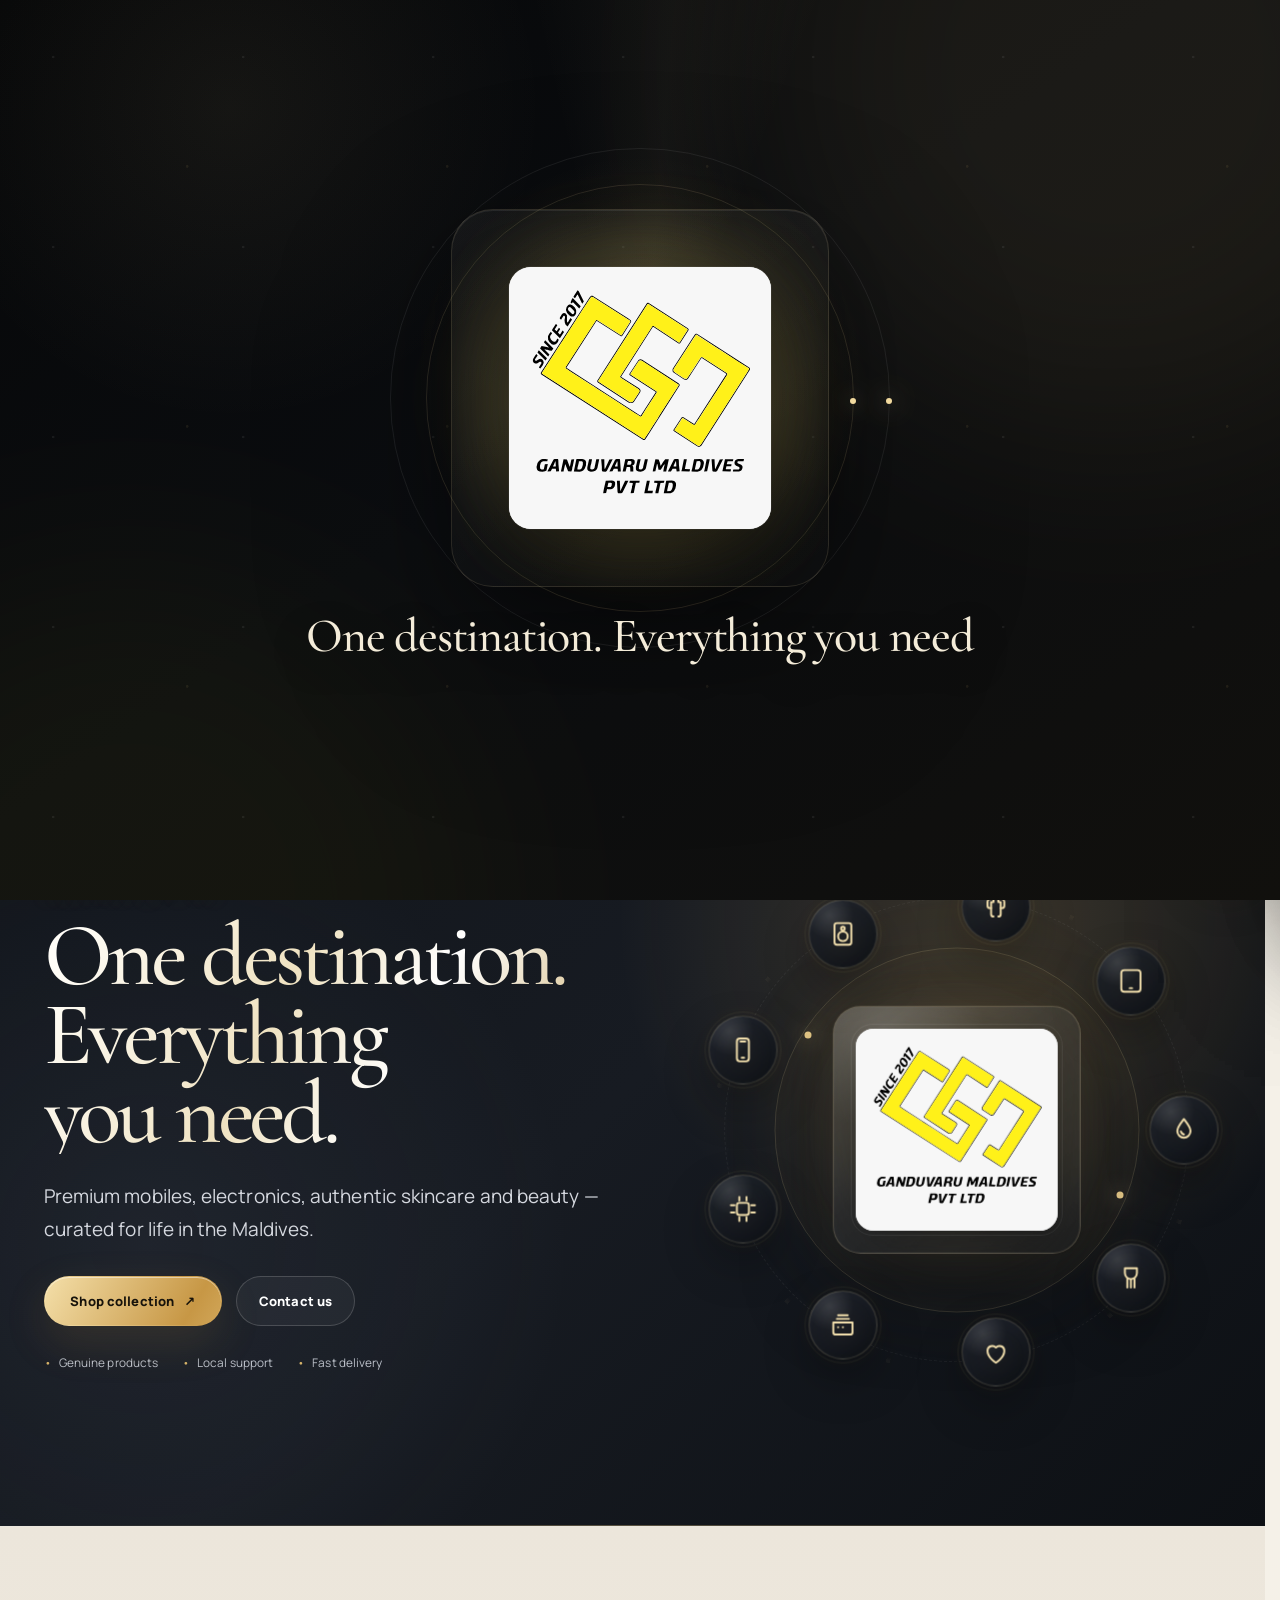
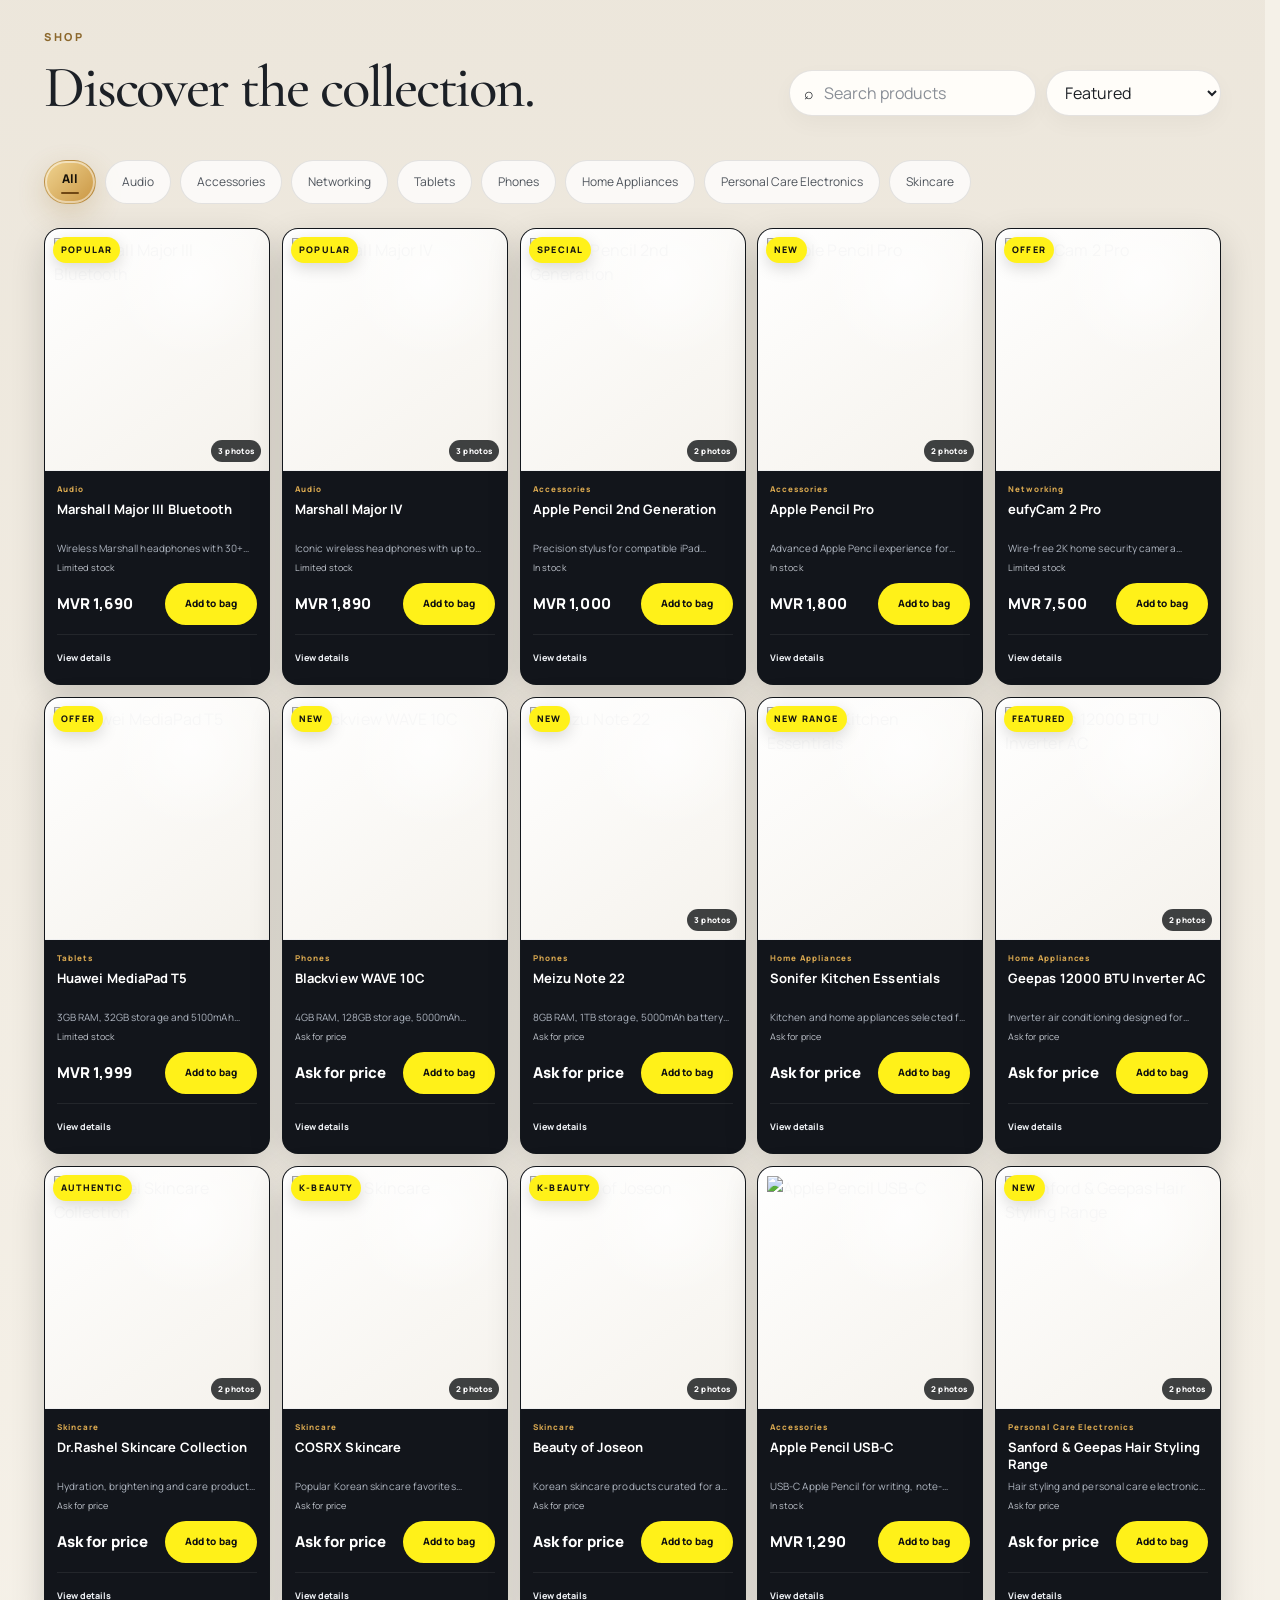
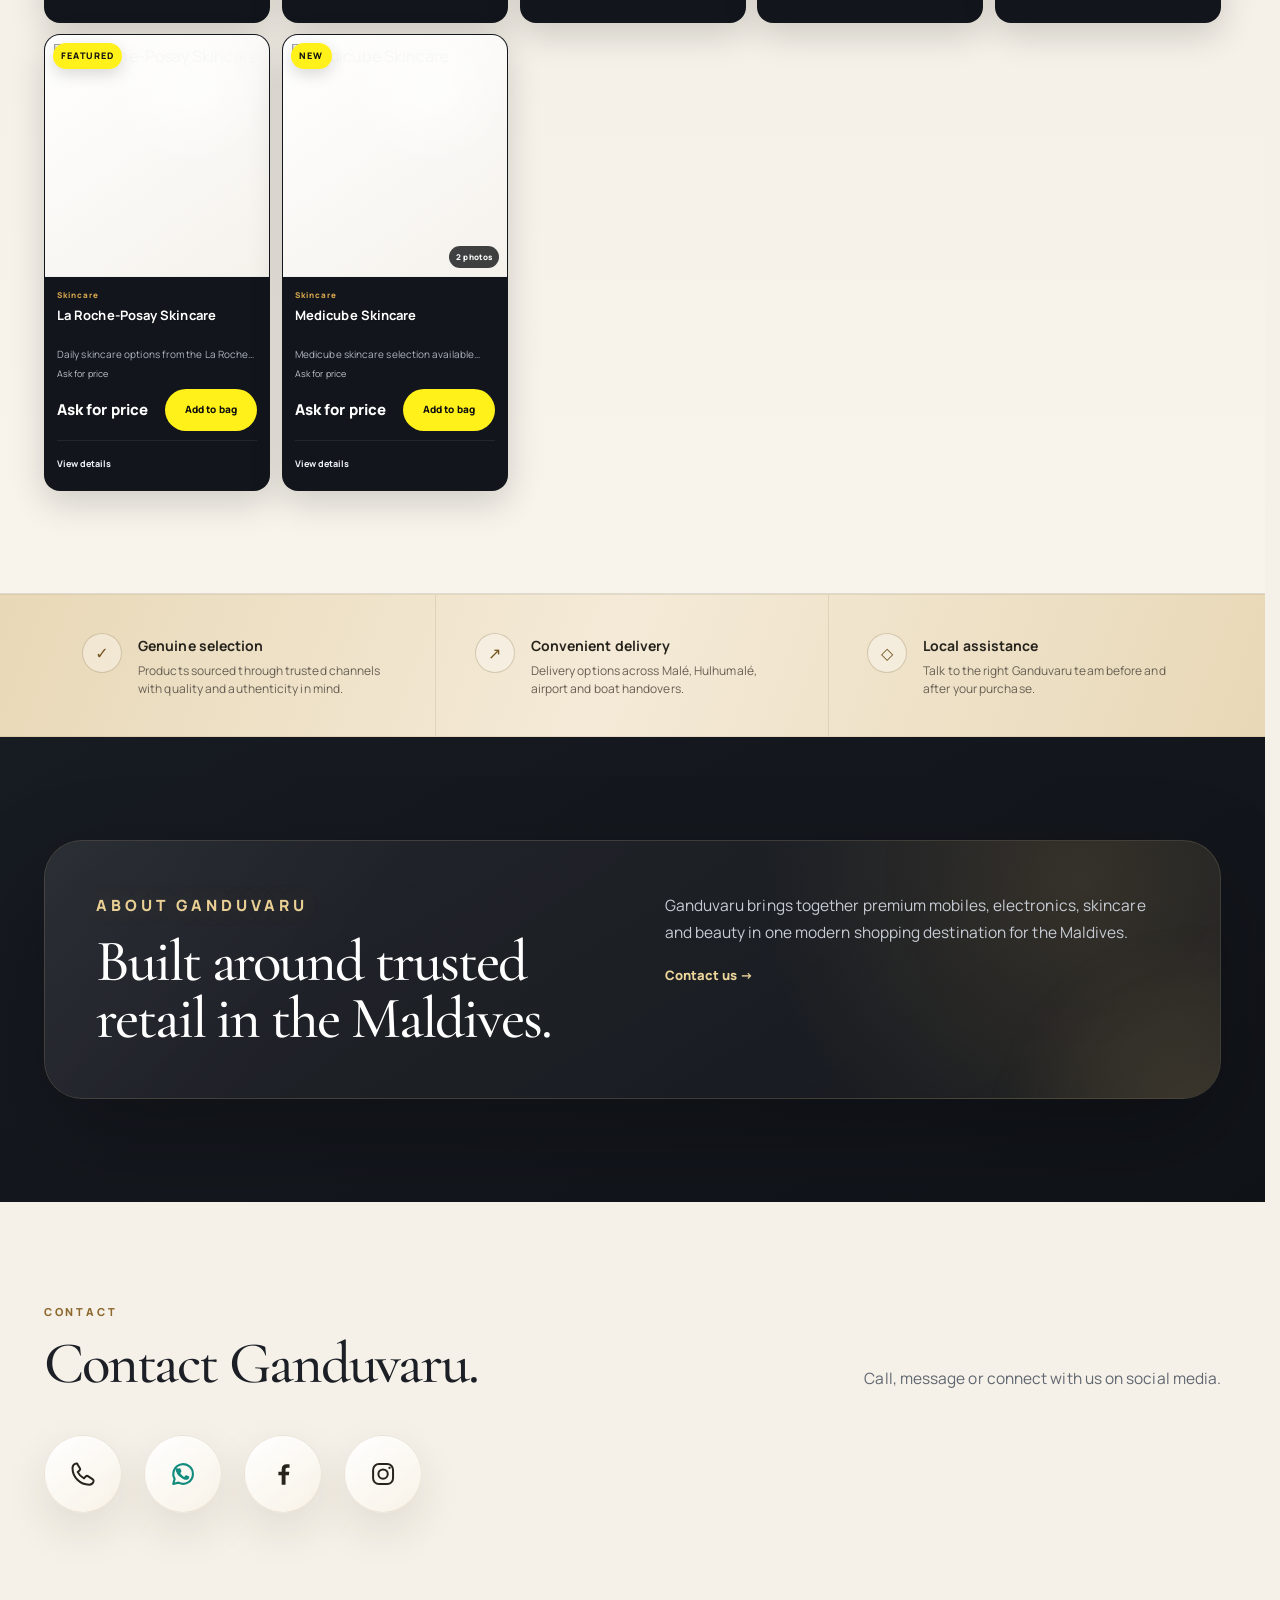
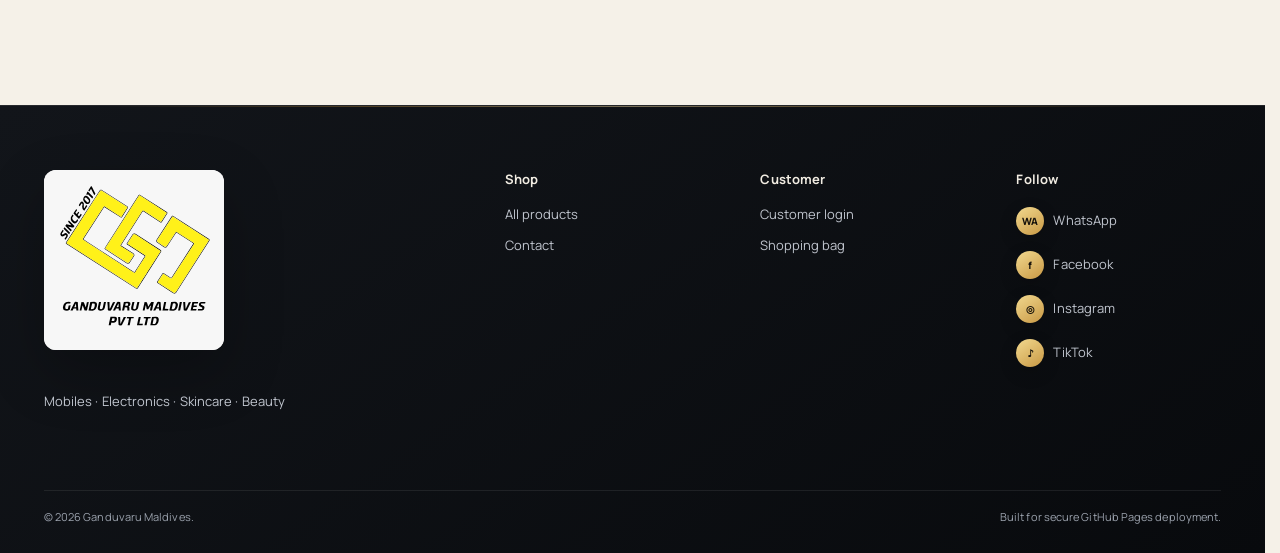
==== commit ece966c2: "Refresh browser-back cart fix" ====
--- a/index.html
+++ b/index.html
@@ -344,6 +344,6 @@
   <div class="toast" id="toast" role="status"></div>
 
   <script src="config.js?v=20260927-luxury-audit"></script>
-  <script src="app.js?v=20260927-cartclosefix3"></script>
+  <script src="app.js?v=20260927-cartclosefix4"></script>
 </body>
 </html>
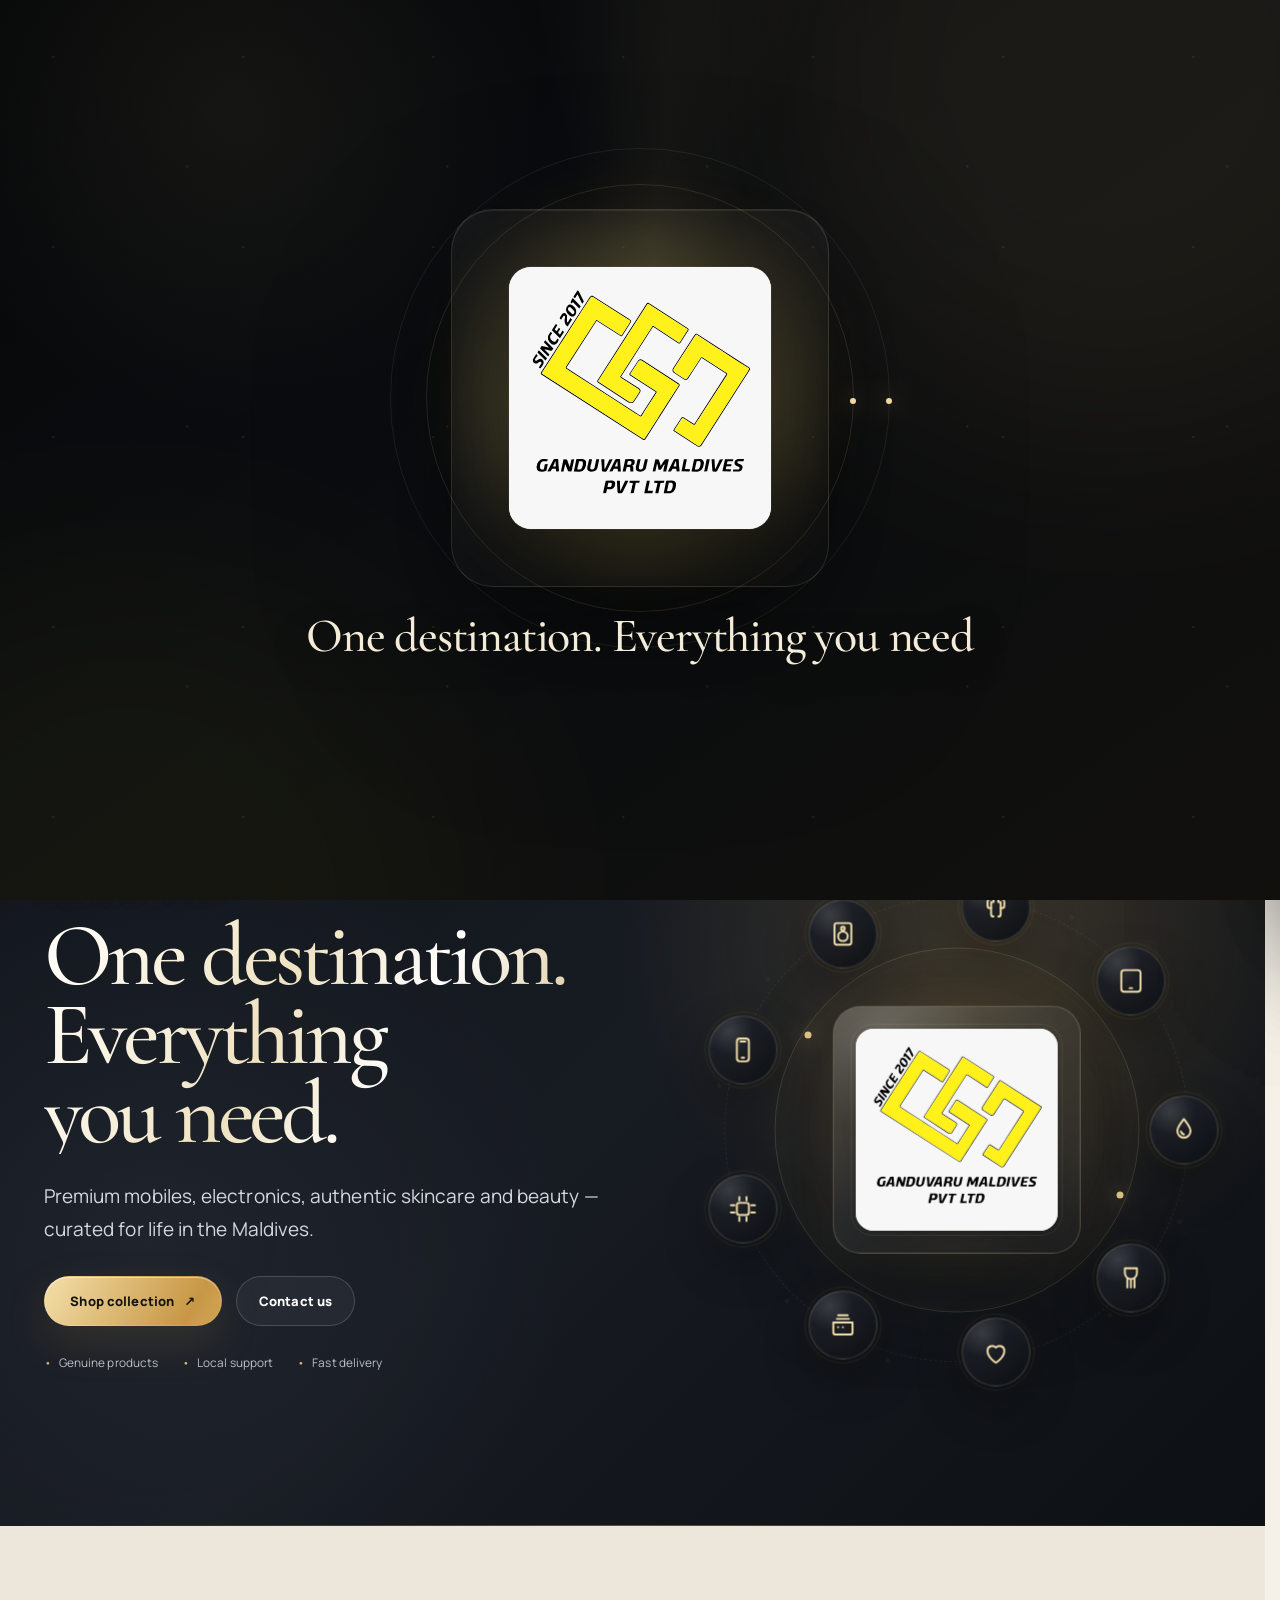
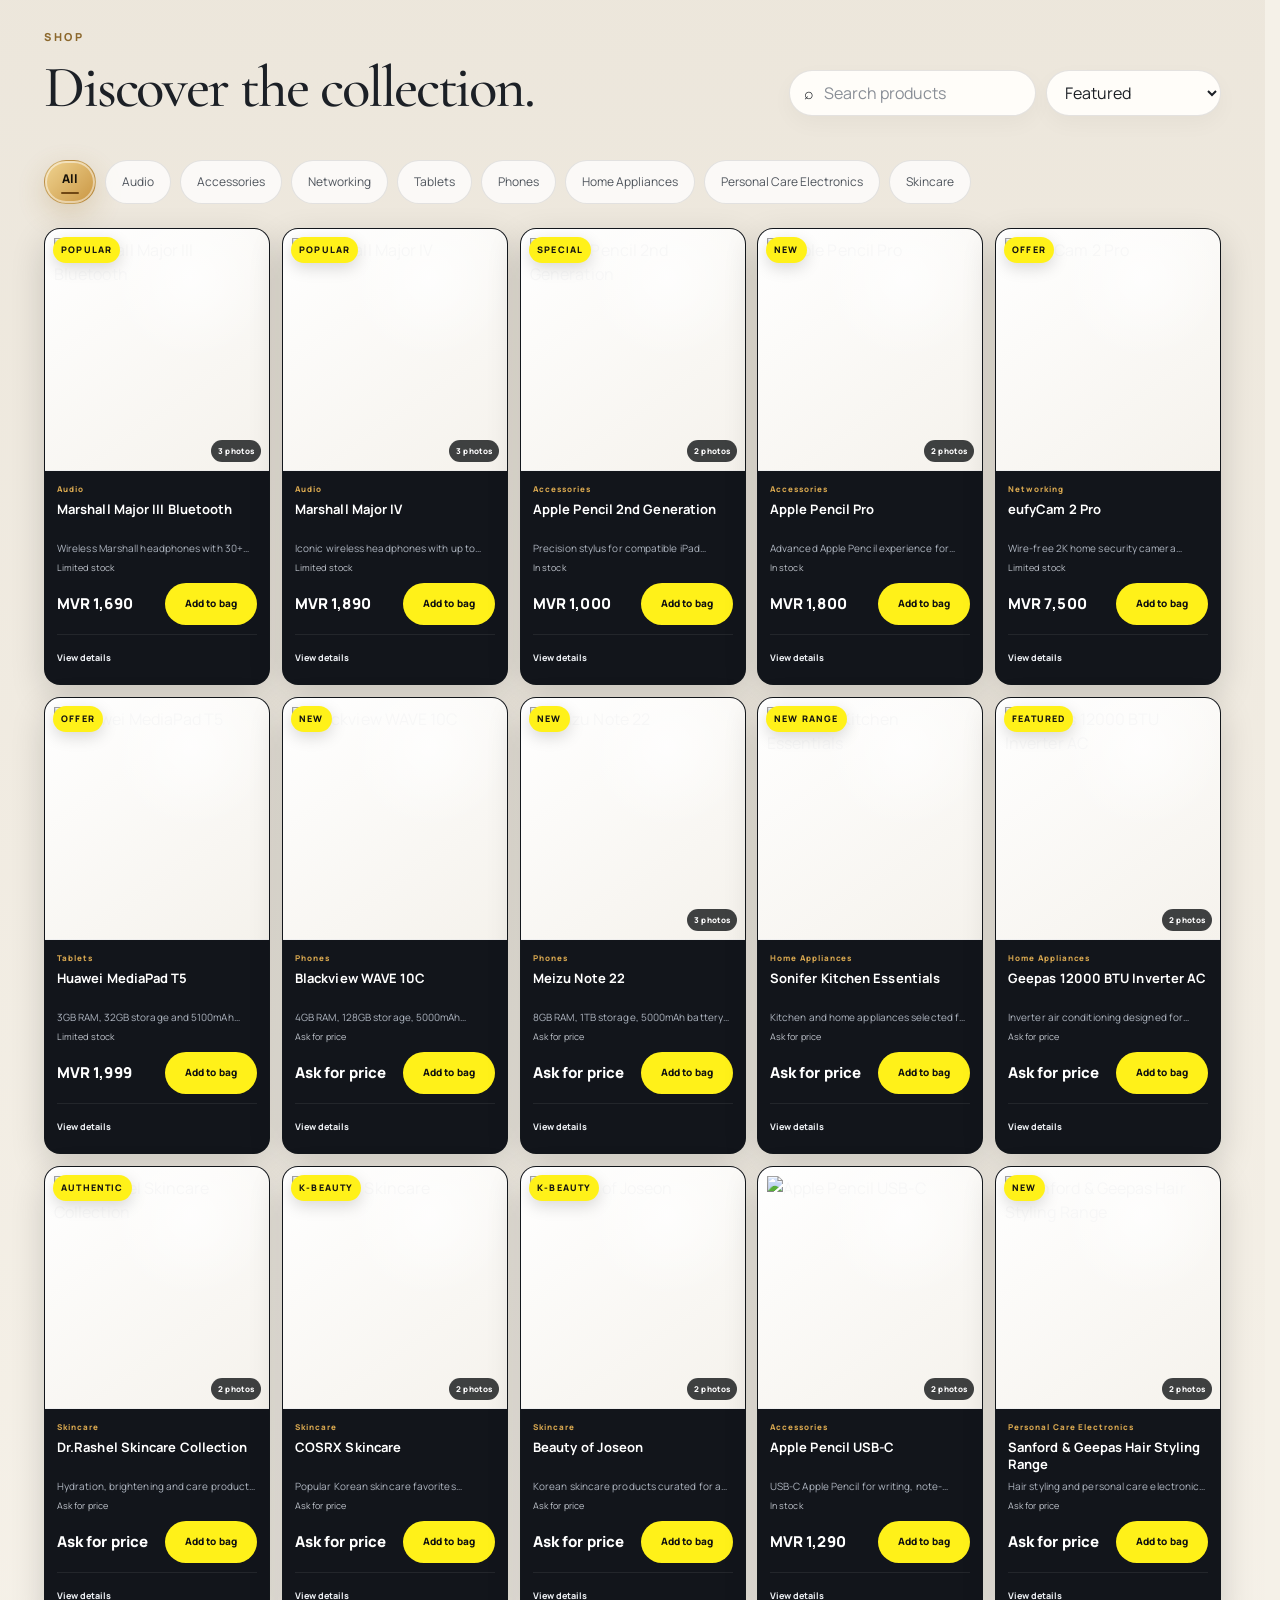
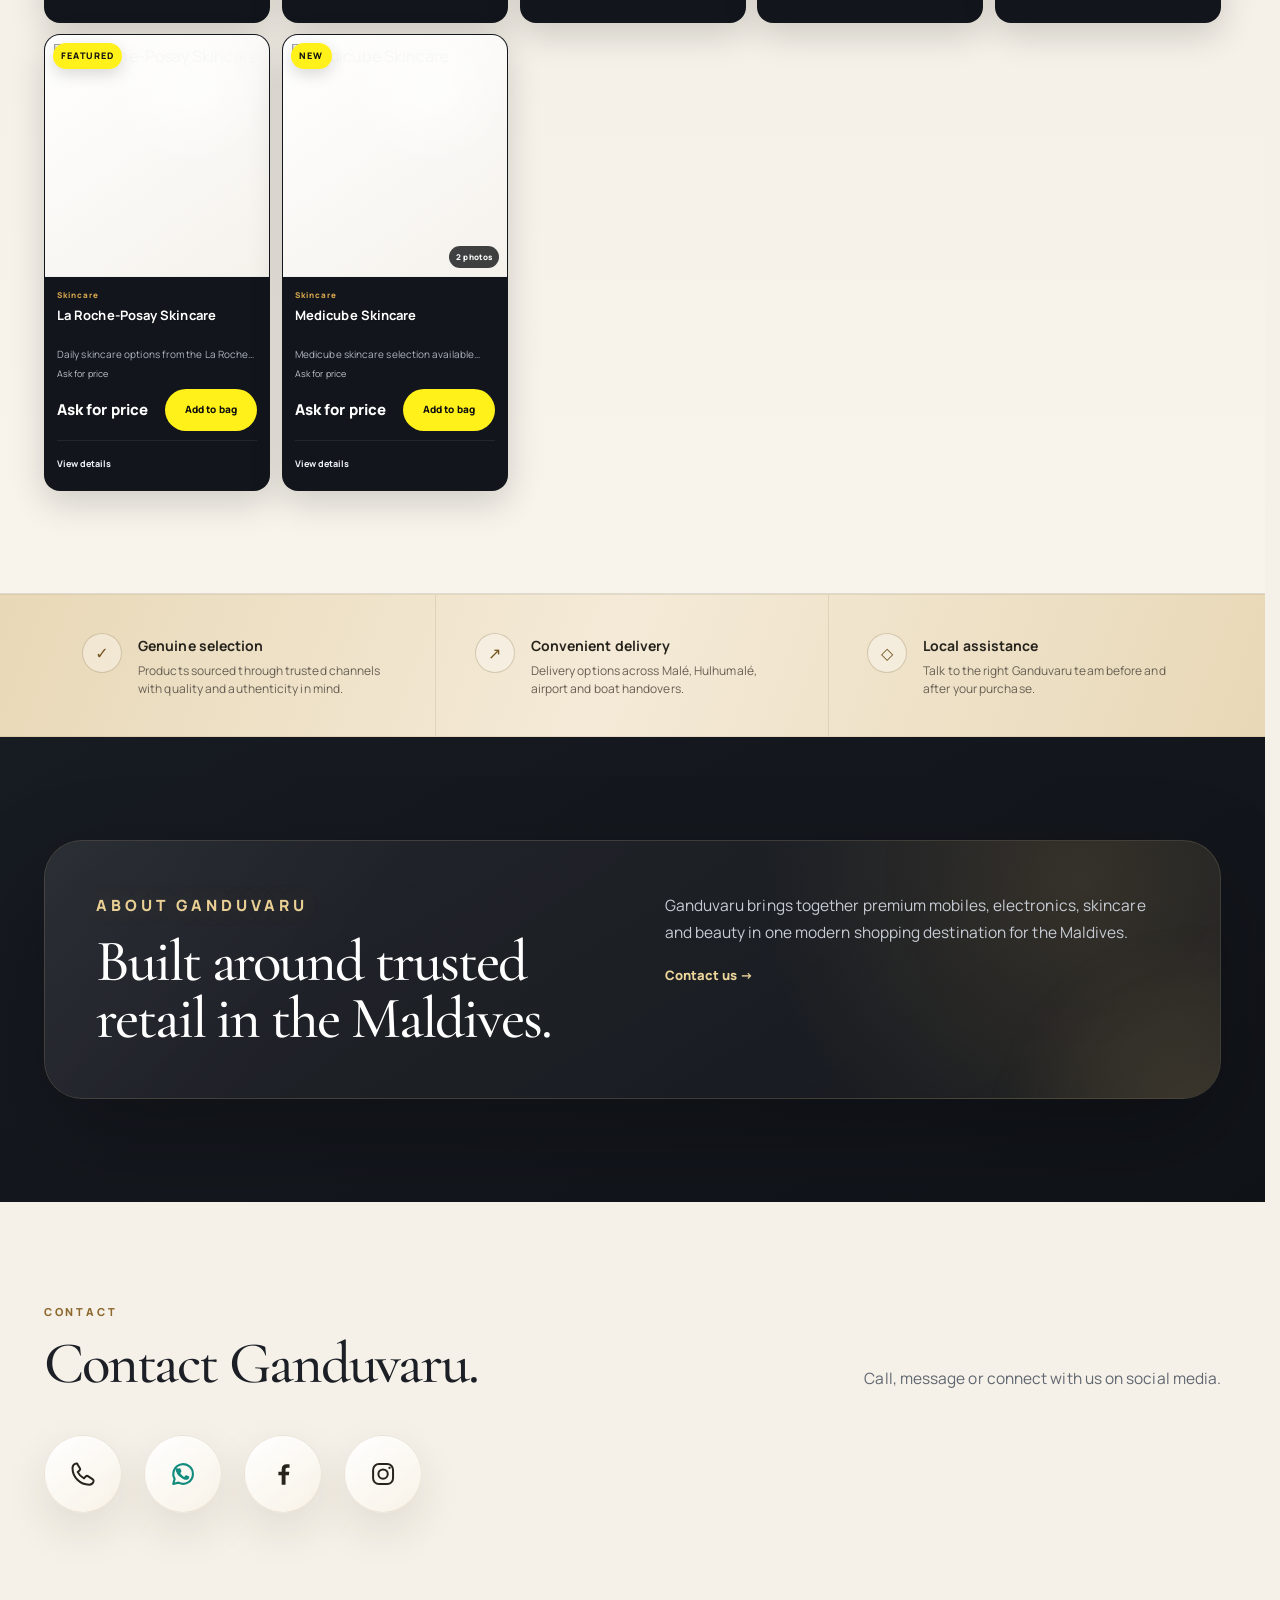
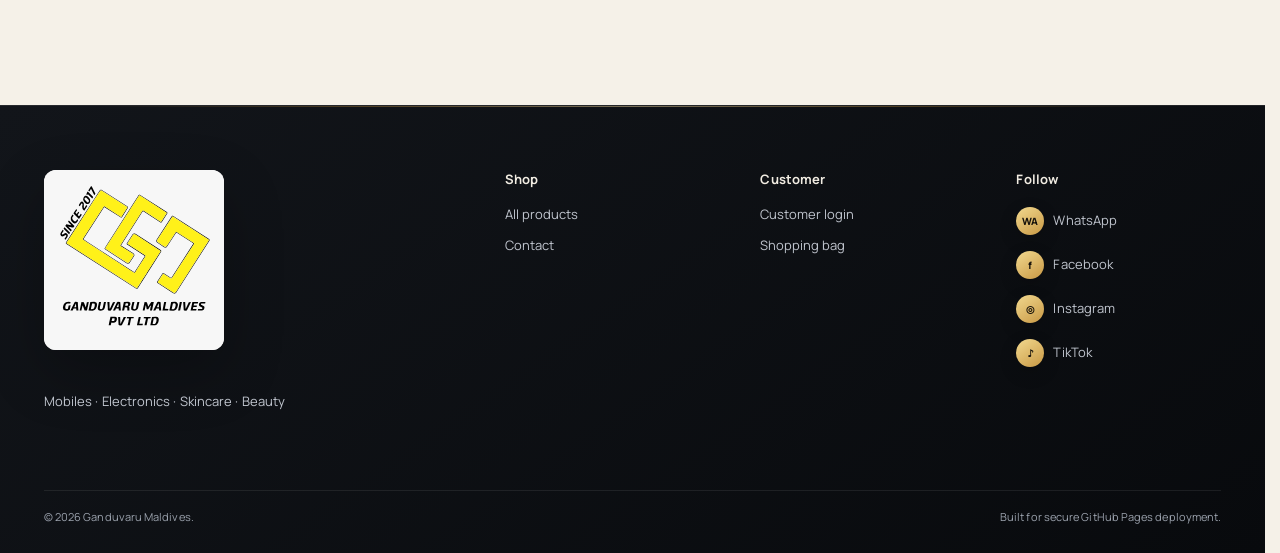
==== commit 64bd6963: "Refresh final cart return navigation fix" ====
--- a/index.html
+++ b/index.html
@@ -344,6 +344,6 @@
   <div class="toast" id="toast" role="status"></div>
 
   <script src="config.js?v=20260927-luxury-audit"></script>
-  <script src="app.js?v=20260927-cartclosefix4"></script>
+  <script src="app.js?v=20260927-cartclosefix5"></script>
 </body>
 </html>
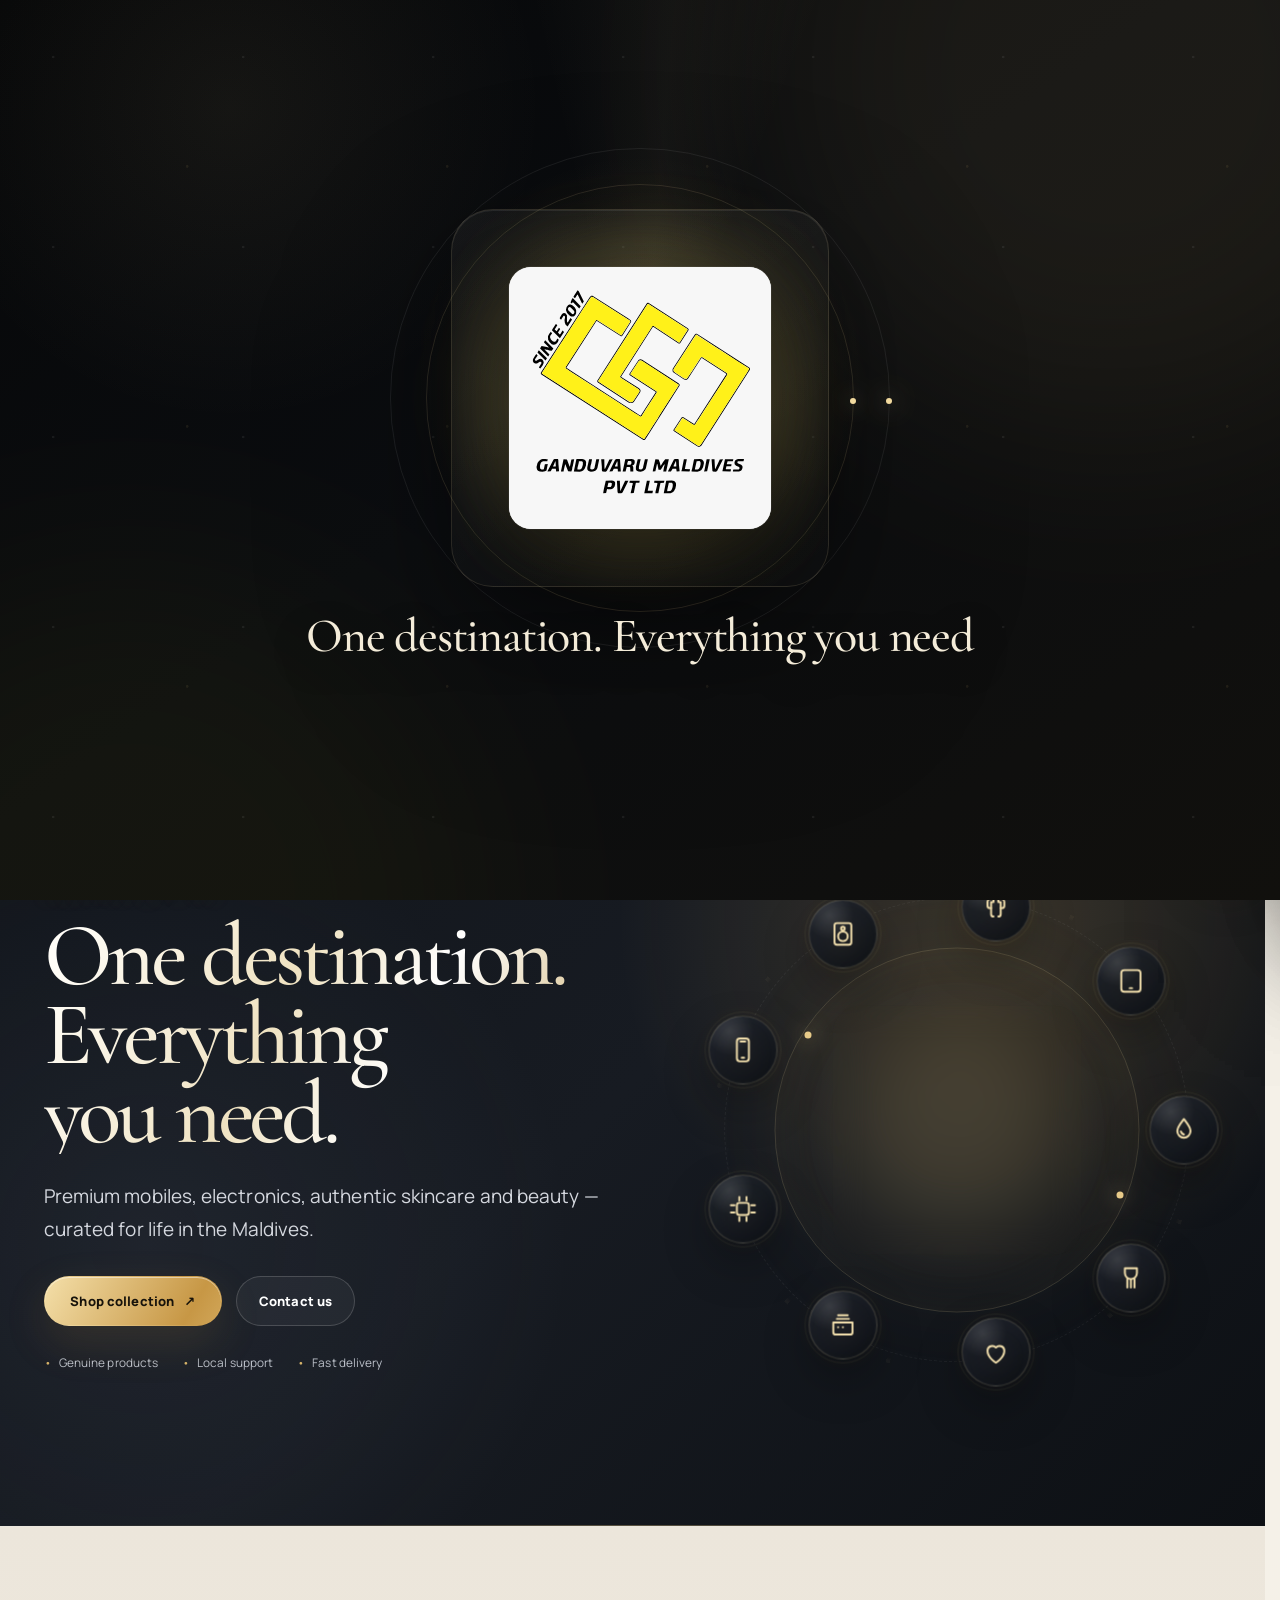
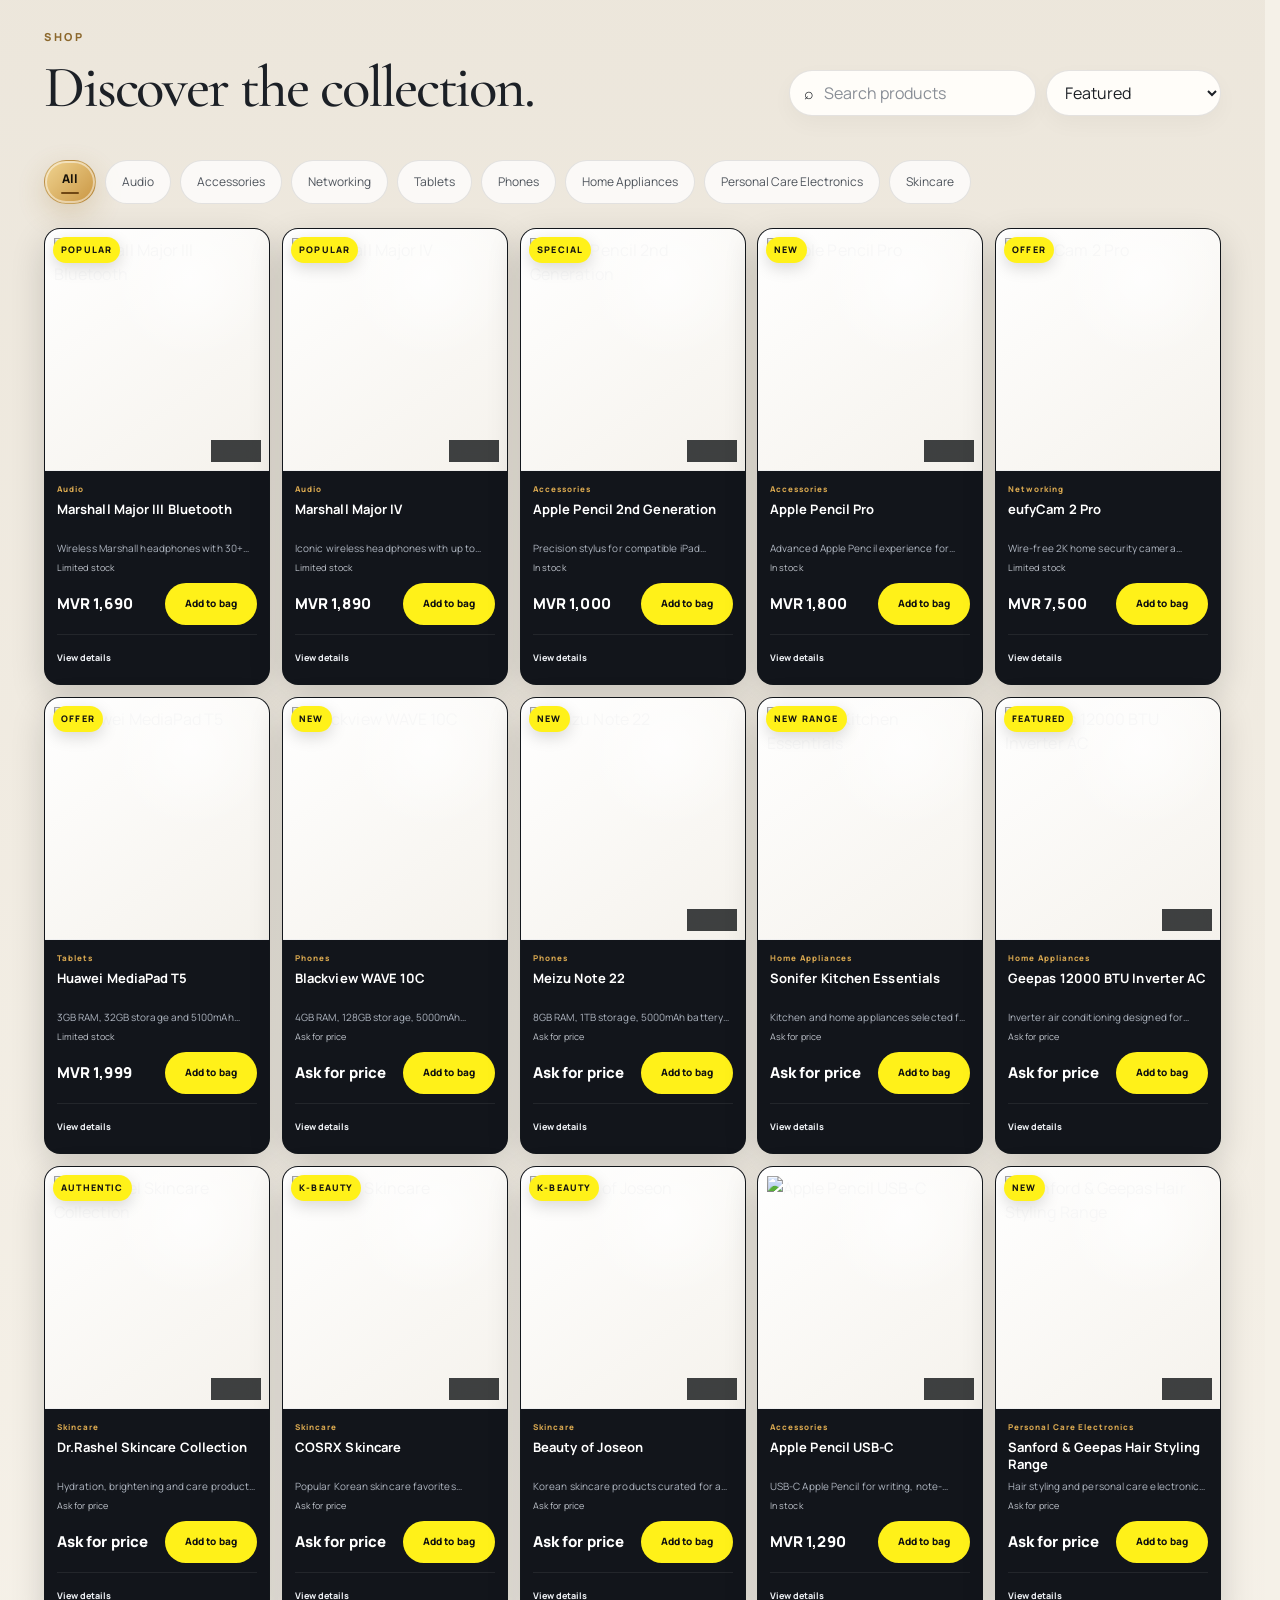
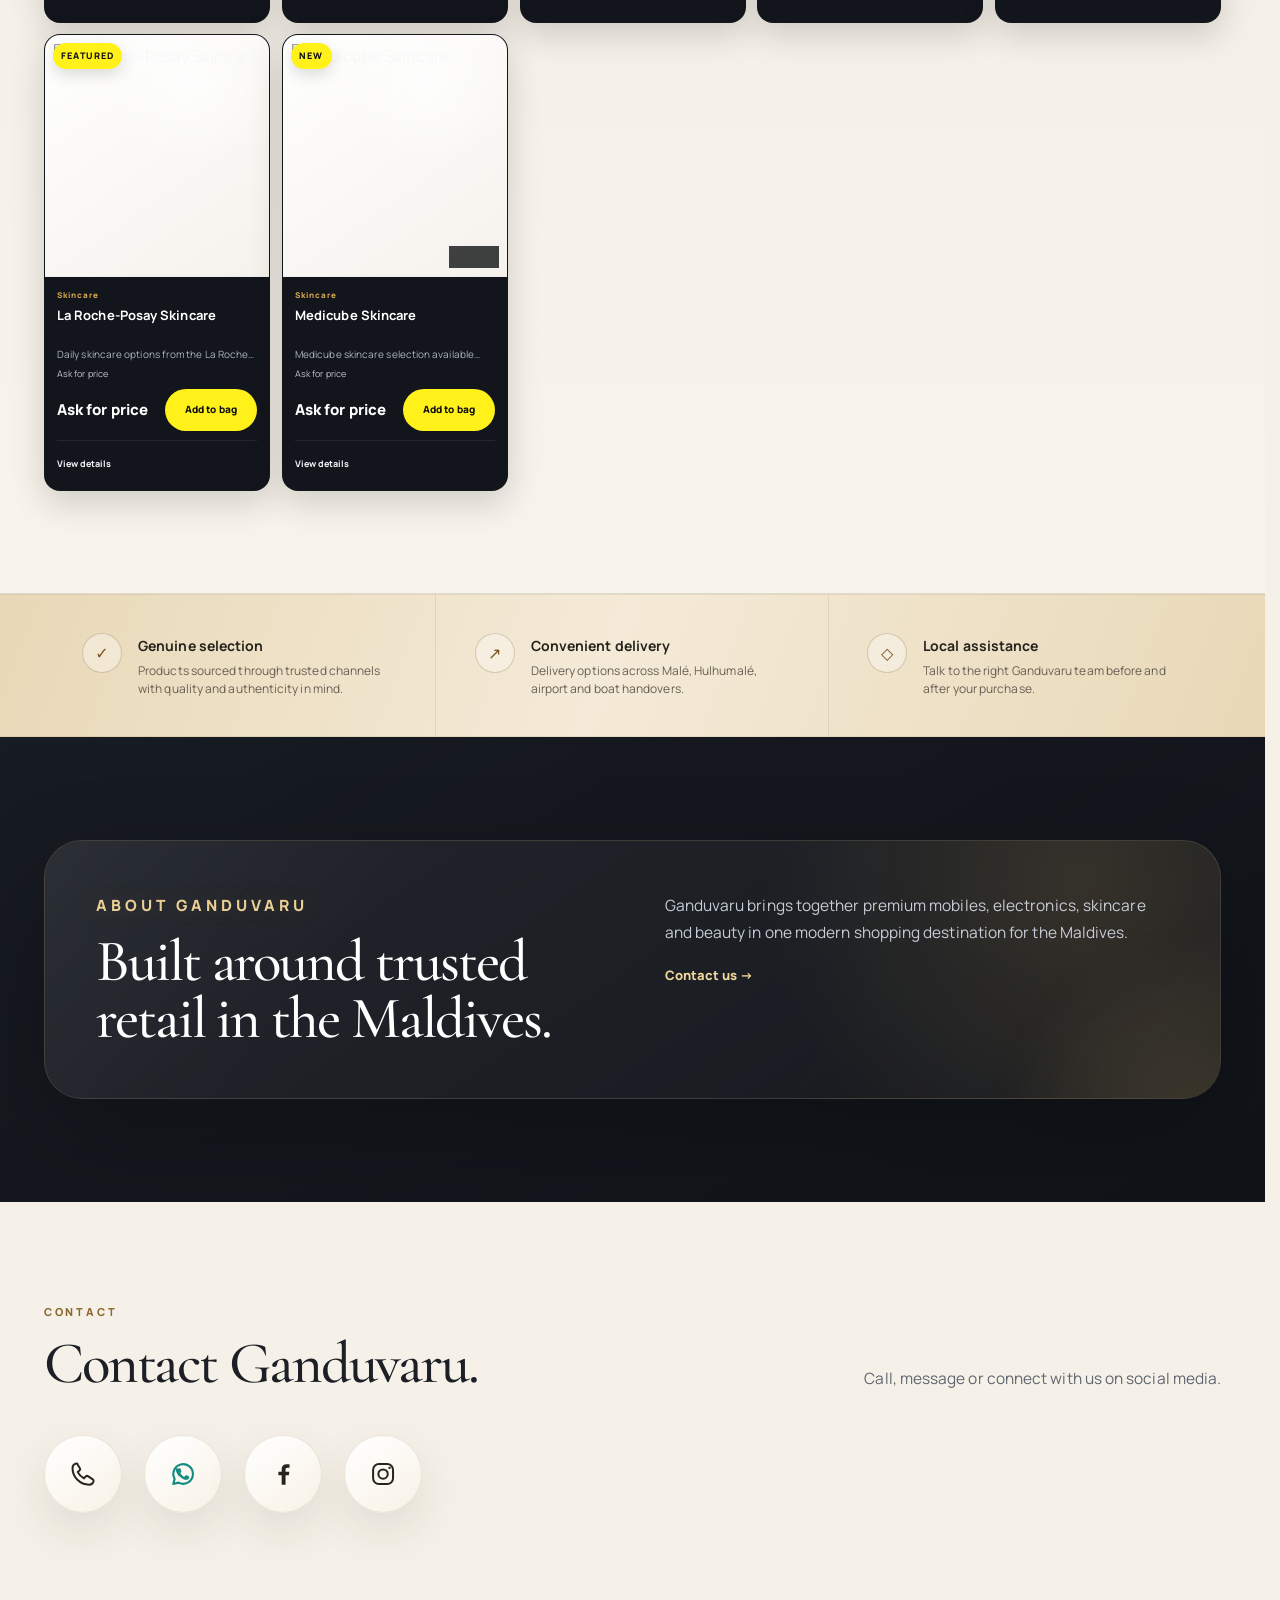
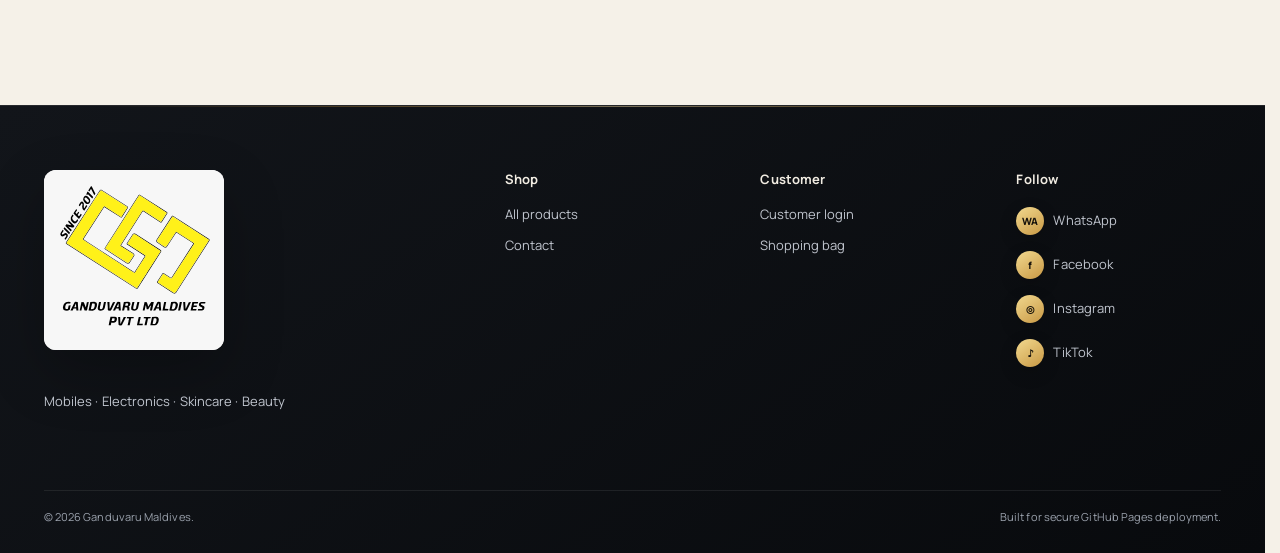
==== commit 769def0a: "Add explicit back action to product detail modal" ====
--- a/index.html
+++ b/index.html
@@ -16,7 +16,7 @@
   <link rel="preconnect" href="https://fonts.googleapis.com" />
   <link rel="preconnect" href="https://fonts.gstatic.com" crossorigin />
   <link href="https://fonts.googleapis.com/css2?family=Cormorant+Garamond:wght@500;600;700&family=Manrope:wght@400;500;600;700;800&display=swap" rel="stylesheet" />
-  <link rel="stylesheet" href="styles.css?v=20260927-cartclosefix2" />
+  <link rel="stylesheet" href="styles.css?v=20260927-layerhistory-audit" />
 </head>
 <body class="storefront intro-pending">
   <div class="luxury-intro" id="luxuryIntro" role="presentation" aria-hidden="true">
@@ -319,7 +319,8 @@
 
   <section class="modal product-modal" id="productModal" aria-hidden="true">
     <div class="modal-card product-detail-card">
-      <button class="close-button modal-close" data-close="productModal" aria-label="Close">×</button>
+      <button class="product-back-button" type="button" data-close="productModal" aria-label="Back to products">← Back to products</button>
+      <button class="close-button modal-close" data-close="productModal" aria-label="Close product">×</button>
       <div class="product-detail-grid">
         <div class="product-gallery">
           <div class="product-detail-main" id="productDetailMain"></div>
@@ -344,6 +345,6 @@
   <div class="toast" id="toast" role="status"></div>
 
   <script src="config.js?v=20260927-luxury-audit"></script>
-  <script src="app.js?v=20260927-cartclosefix5"></script>
+  <script src="app.js?v=20260927-layerhistory-audit"></script>
 </body>
 </html>
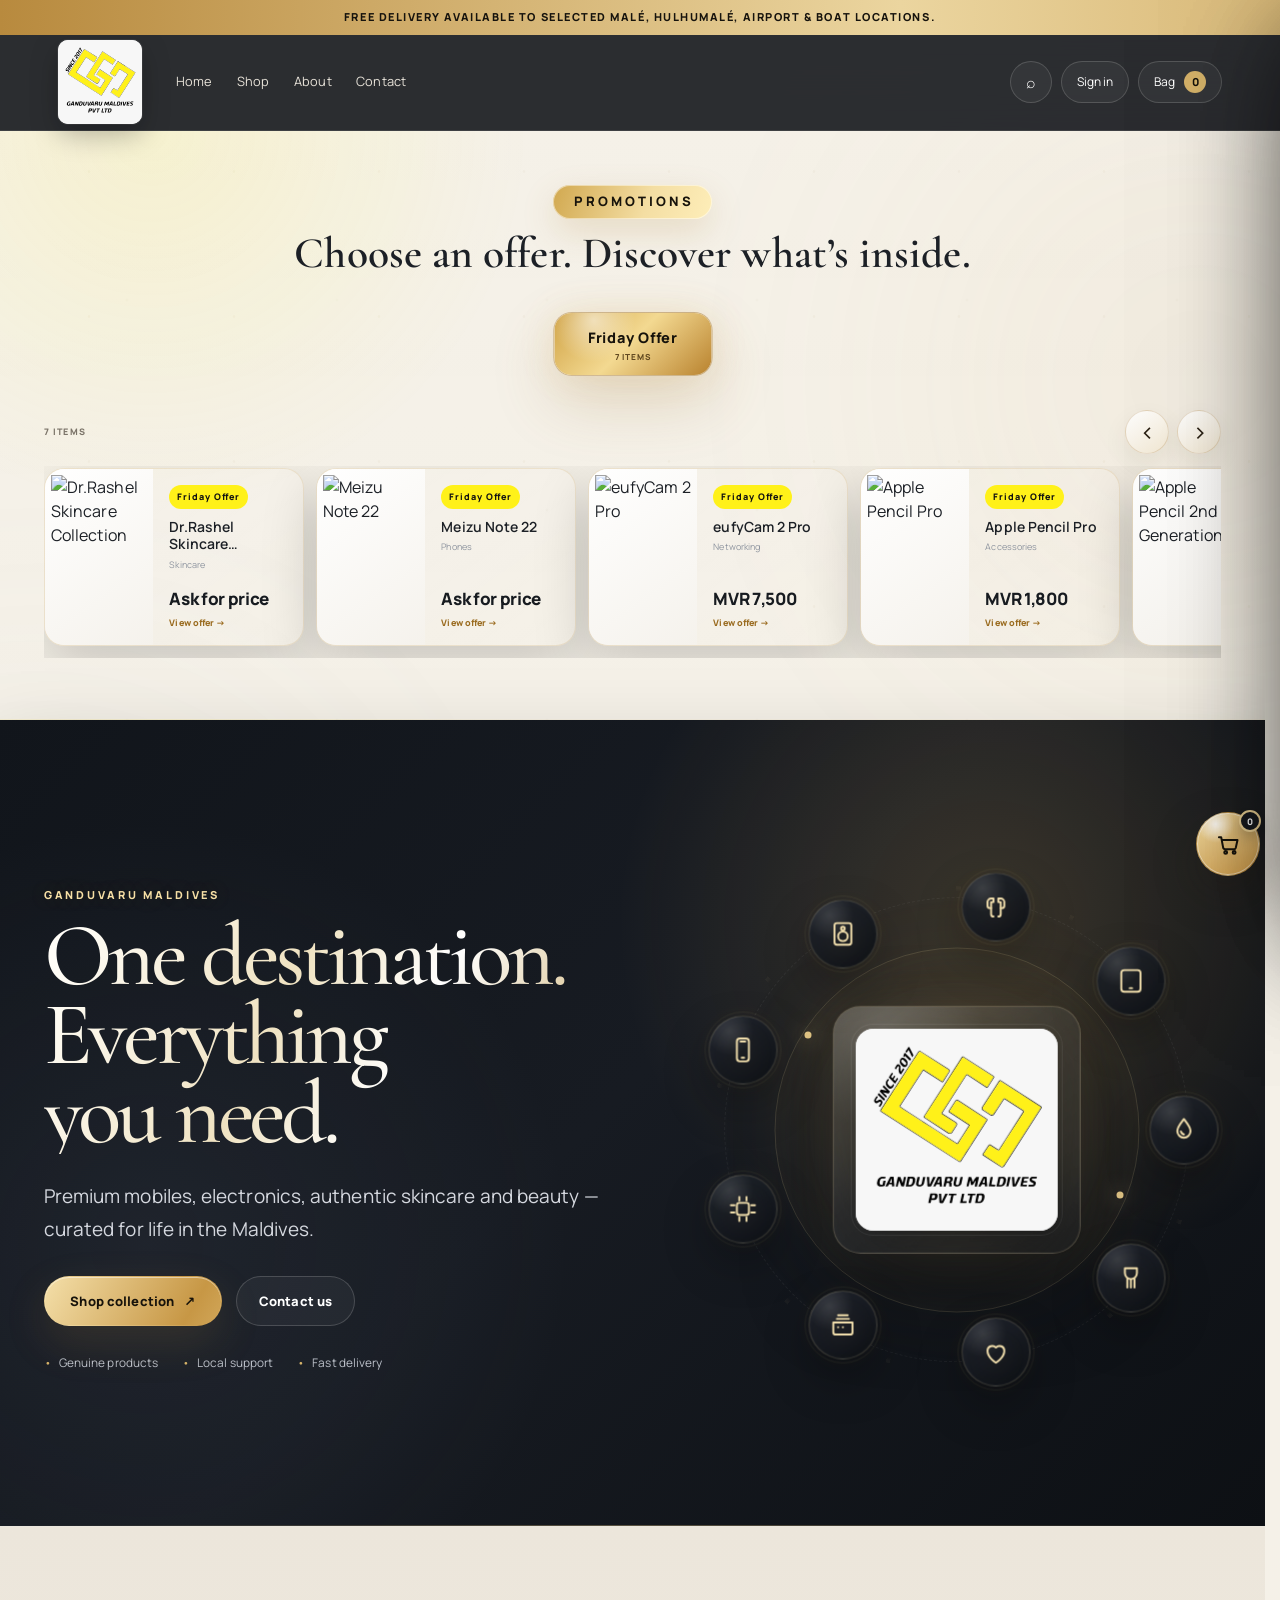
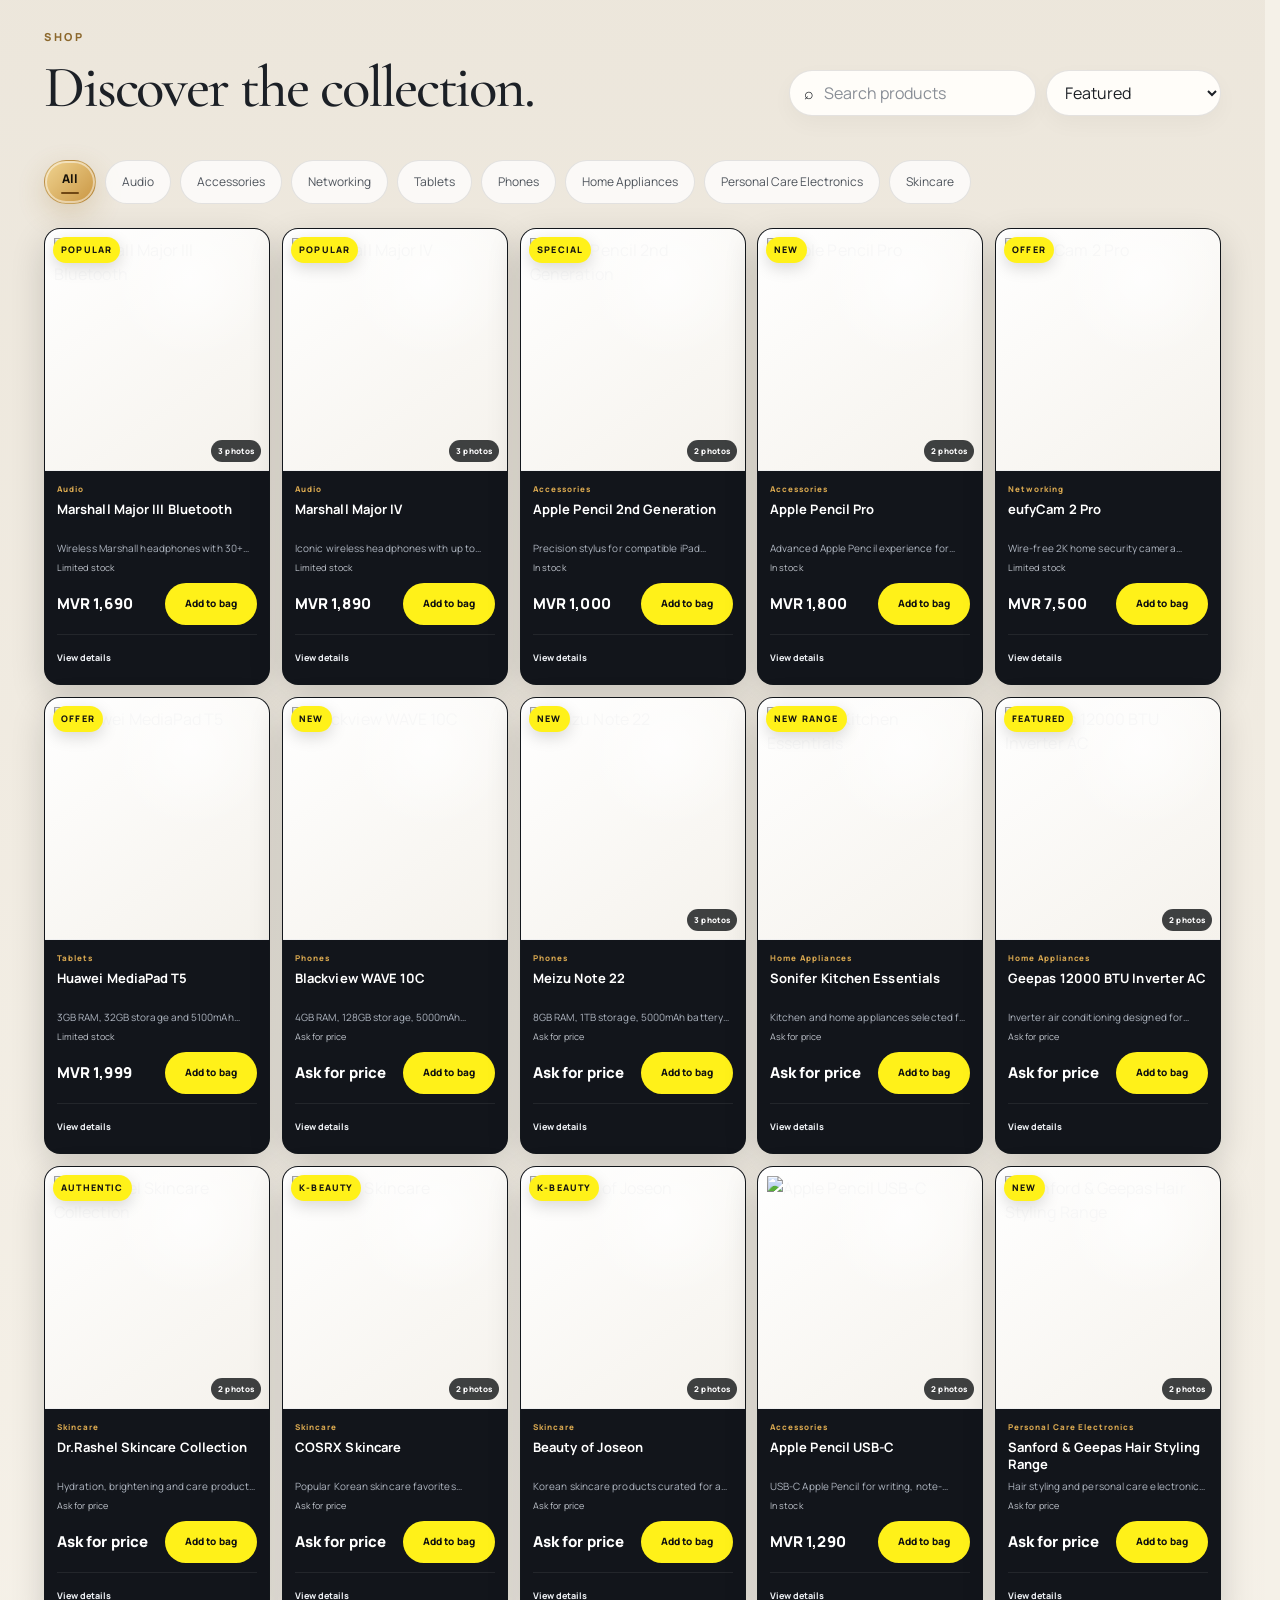
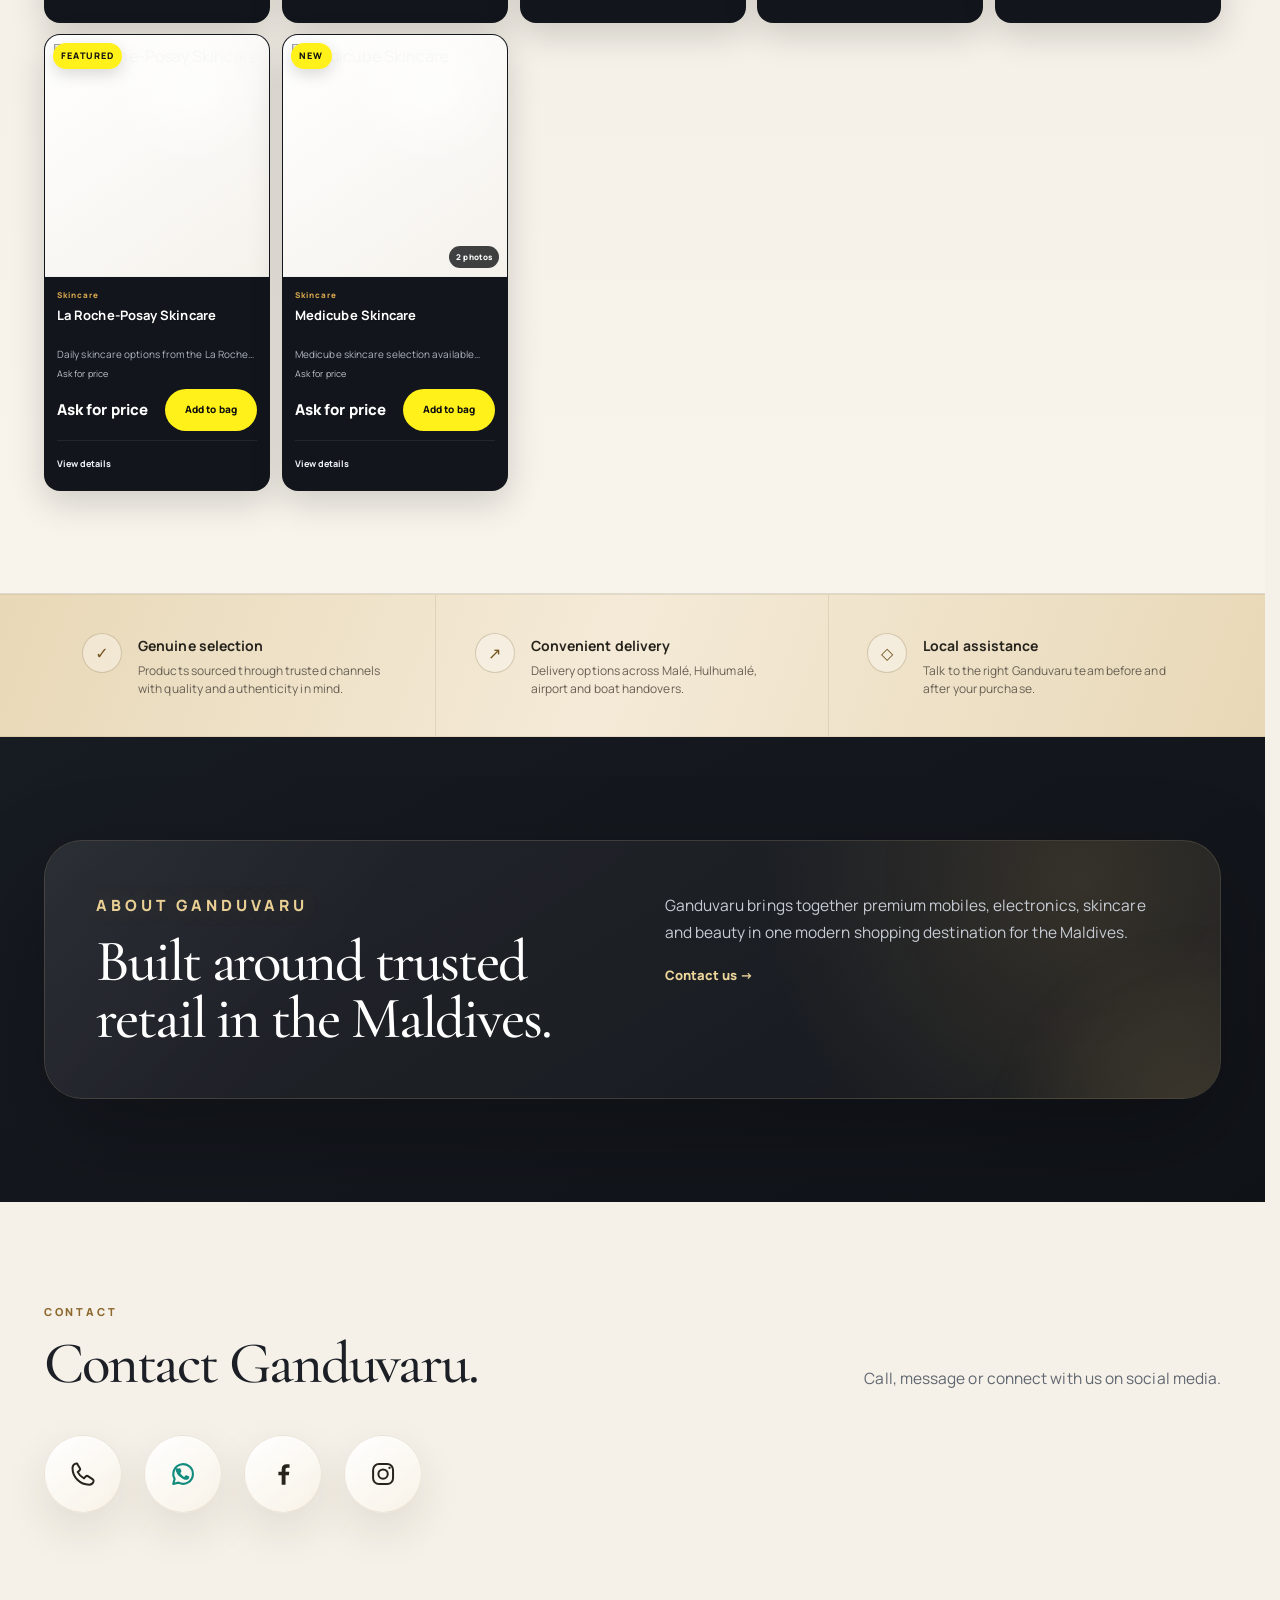
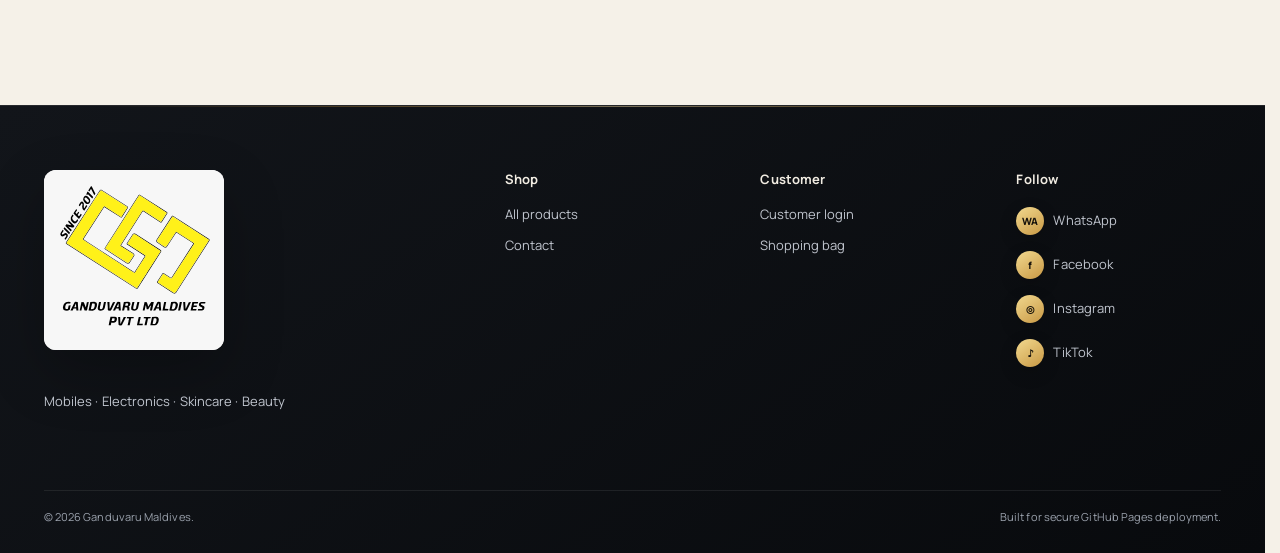
==== commit 02fd135b: "Refresh unified product back-navigation audit assets" ====
--- a/index.html
+++ b/index.html
@@ -16,7 +16,7 @@
   <link rel="preconnect" href="https://fonts.googleapis.com" />
   <link rel="preconnect" href="https://fonts.gstatic.com" crossorigin />
   <link href="https://fonts.googleapis.com/css2?family=Cormorant+Garamond:wght@500;600;700&family=Manrope:wght@400;500;600;700;800&display=swap" rel="stylesheet" />
-  <link rel="stylesheet" href="styles.css?v=20260927-layerhistory-audit" />
+  <link rel="stylesheet" href="styles.css?v=20260927-layerhistory-audit2" />
 </head>
 <body class="storefront intro-pending">
   <div class="luxury-intro" id="luxuryIntro" role="presentation" aria-hidden="true">
@@ -345,6 +345,6 @@
   <div class="toast" id="toast" role="status"></div>
 
   <script src="config.js?v=20260927-luxury-audit"></script>
-  <script src="app.js?v=20260927-layerhistory-audit"></script>
+  <script src="app.js?v=20260927-layerhistory-audit2"></script>
 </body>
 </html>
--- a/styles.css
+++ b/styles.css
@@ -3430,3 +3430,69 @@
     font-size:12px;
   }
 }
+
+
+/* === Product Back Navigation Audit === */
+.storefront .product-detail-card{
+  position:relative;
+  padding-top:clamp(58px,6vw,72px);
+}
+.storefront .product-back-button{
+  position:absolute;
+  left:clamp(18px,2.5vw,32px);
+  top:18px;
+  min-height:40px;
+  display:inline-flex;
+  align-items:center;
+  justify-content:center;
+  gap:7px;
+  padding:0 13px;
+  border:1px solid rgba(240,216,156,.18);
+  border-radius:999px;
+  color:#f0dfb6;
+  background:rgba(255,255,255,.035);
+  font-size:10px;
+  font-weight:850;
+  letter-spacing:.02em;
+  cursor:pointer;
+  transition:background .25s ease,border-color .25s ease,color .25s ease,transform .25s var(--ease-luxury);
+  z-index:3;
+}
+.storefront .product-back-button:hover,
+.storefront .product-back-button:focus-visible{
+  outline:none;
+  color:#17120b;
+  background:linear-gradient(135deg,#f0d99f,#c99442);
+  border-color:rgba(178,126,41,.35);
+  transform:translateX(-2px);
+}
+.storefront .product-modal .modal-close{
+  z-index:4;
+  min-width:44px;
+  min-height:44px;
+  display:grid;
+  place-items:center;
+  border-radius:50%;
+}
+@media(max-width:680px){
+  .storefront .product-detail-card{
+    padding-top:64px!important;
+  }
+  .storefront .product-back-button{
+    position:fixed;
+    top:max(12px,env(safe-area-inset-top,0px));
+    left:max(12px,env(safe-area-inset-left,0px));
+    min-height:42px;
+    background:rgba(15,18,23,.92);
+    backdrop-filter:blur(10px);
+    -webkit-backdrop-filter:blur(10px);
+    box-shadow:0 10px 28px rgba(0,0,0,.24);
+  }
+  .storefront .product-modal .modal-close{
+    position:fixed;
+    top:max(12px,env(safe-area-inset-top,0px));
+    right:max(12px,env(safe-area-inset-right,0px));
+    background:rgba(15,18,23,.92);
+    box-shadow:0 10px 28px rgba(0,0,0,.24);
+  }
+}
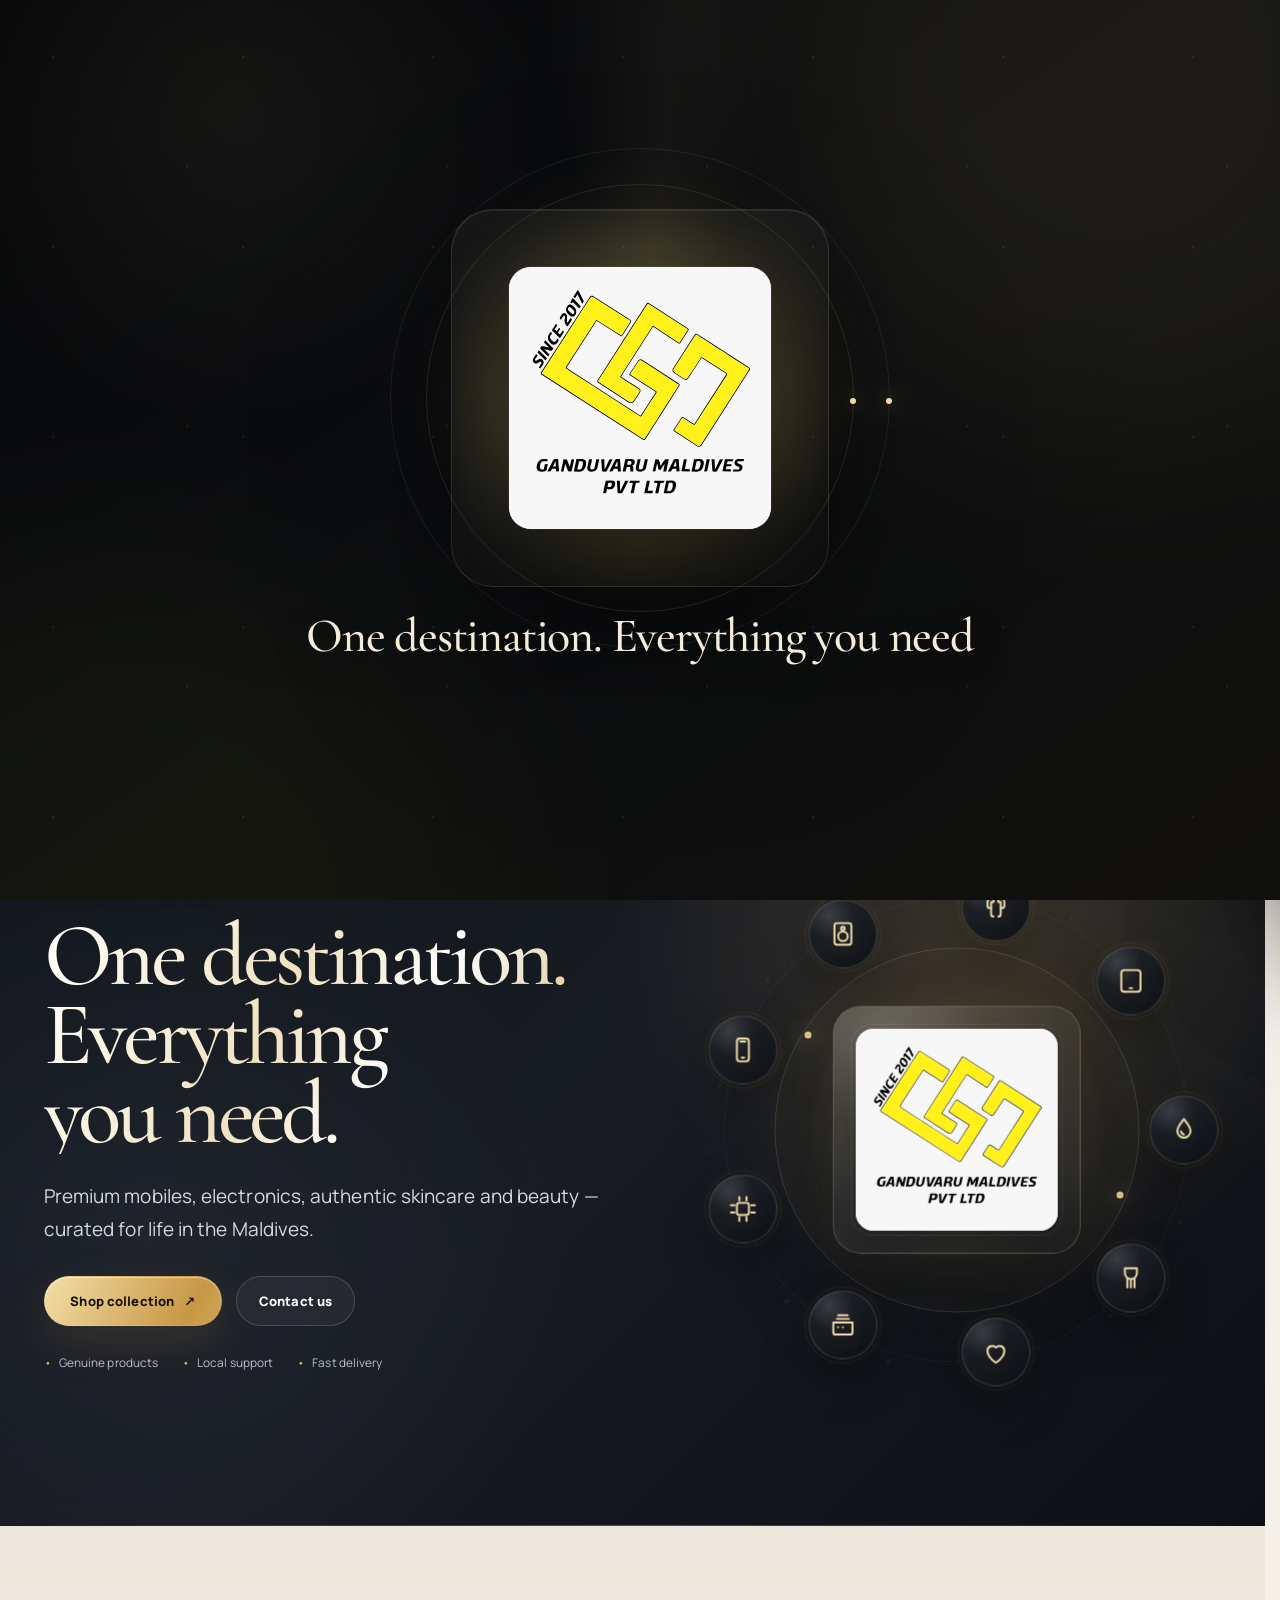
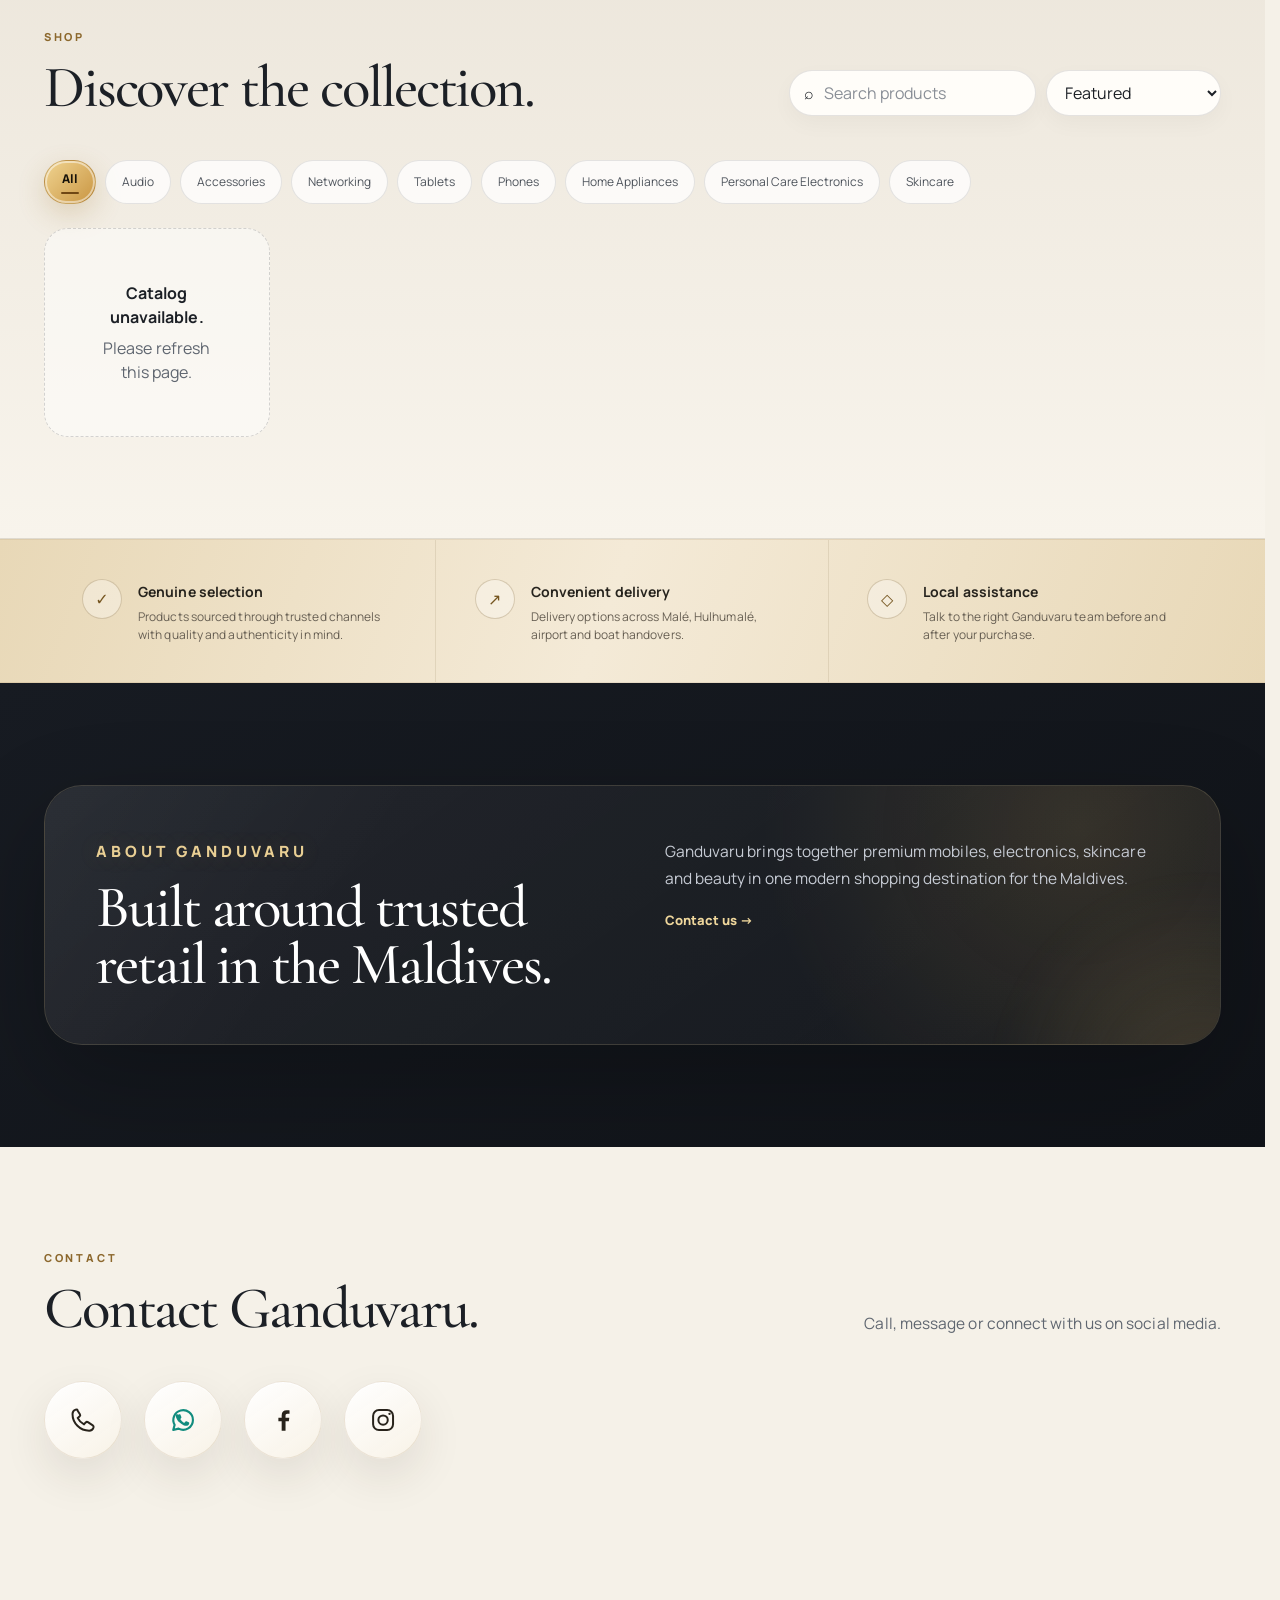
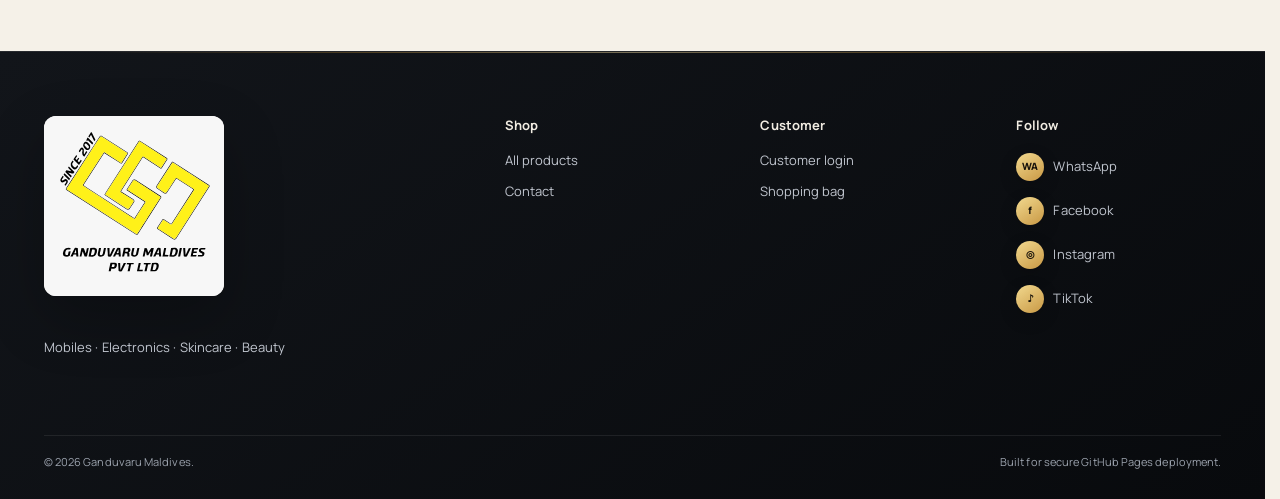
==== commit 876acd96: "Add customer name contact and address to checkout" ====
--- a/index.html
+++ b/index.html
@@ -16,7 +16,7 @@
   <link rel="preconnect" href="https://fonts.googleapis.com" />
   <link rel="preconnect" href="https://fonts.gstatic.com" crossorigin />
   <link href="https://fonts.googleapis.com/css2?family=Cormorant+Garamond:wght@500;600;700&family=Manrope:wght@400;500;600;700;800&display=swap" rel="stylesheet" />
-  <link rel="stylesheet" href="styles.css?v=20260927-layerhistory-audit2" />
+  <link rel="stylesheet" href="styles.css?v=20260927-commerce-checkout" />
 </head>
 <body class="storefront intro-pending">
   <div class="luxury-intro" id="luxuryIntro" role="presentation" aria-hidden="true">
@@ -304,16 +304,21 @@
       <button class="close-button modal-close" data-close="checkoutModal" aria-label="Close">×</button>
       <p class="eyebrow">CHECKOUT</p>
       <h3>Complete your order.</h3>
-      <div class="checkout-user" id="checkoutUser"></div>
-      <label>Delivery / pickup details<textarea id="deliveryDetails" rows="3" placeholder="Island / address / boat name / pickup request"></textarea></label>
-      <label>Order notes<textarea id="orderNotes" rows="2" placeholder="Optional notes"></textarea></label>
+      <p class="modal-copy">Enter the customer details below. Your order will be recorded securely and sent to the Ganduvaru team.</p>
+      <div class="checkout-customer-grid">
+        <label>Customer Name<input id="checkoutCustomerName" type="text" autocomplete="name" placeholder="Full name" /></label>
+        <label>Contact Number<input id="checkoutCustomerPhone" type="tel" autocomplete="tel" inputmode="tel" placeholder="+960 7XXXXXX" /></label>
+      </div>
+      <label>Address / Delivery Details<textarea id="checkoutAddress" rows="3" autocomplete="street-address" placeholder="Island, address, building / room, boat name or pickup details"></textarea></label>
+      <label>Order Notes<textarea id="orderNotes" rows="2" placeholder="Optional notes"></textarea></label>
       <div class="payment-options">
         <label><input type="radio" name="payment" value="Pay on confirmation" checked /> Pay on confirmation</label>
         <label><input type="radio" name="payment" value="Bank transfer" /> Bank transfer</label>
         <label><input type="radio" name="payment" value="Pickup" /> Pickup</label>
       </div>
-      <button class="primary-cta full" id="placeOrderButton">Place order via WhatsApp</button>
-      <p class="fine-print">This checkout sends the order to Ganduvaru for stock and payment confirmation. No card details are collected on this website.</p>
+      <button class="primary-cta full" id="placeOrderButton">Submit Order</button>
+      <p class="order-submit-status" id="orderSubmitStatus" role="status" aria-live="polite"></p>
+      <p class="fine-print">Orders are recorded for the Ganduvaru team. Stock, delivery and final payment are confirmed after submission. No card details are collected on this website.</p>
     </div>
   </section>
 
@@ -345,6 +350,6 @@
   <div class="toast" id="toast" role="status"></div>
 
   <script src="config.js?v=20260927-luxury-audit"></script>
-  <script src="app.js?v=20260927-layerhistory-audit2"></script>
+  <script src="app.js?v=20260927-commerce-checkout"></script>
 </body>
 </html>
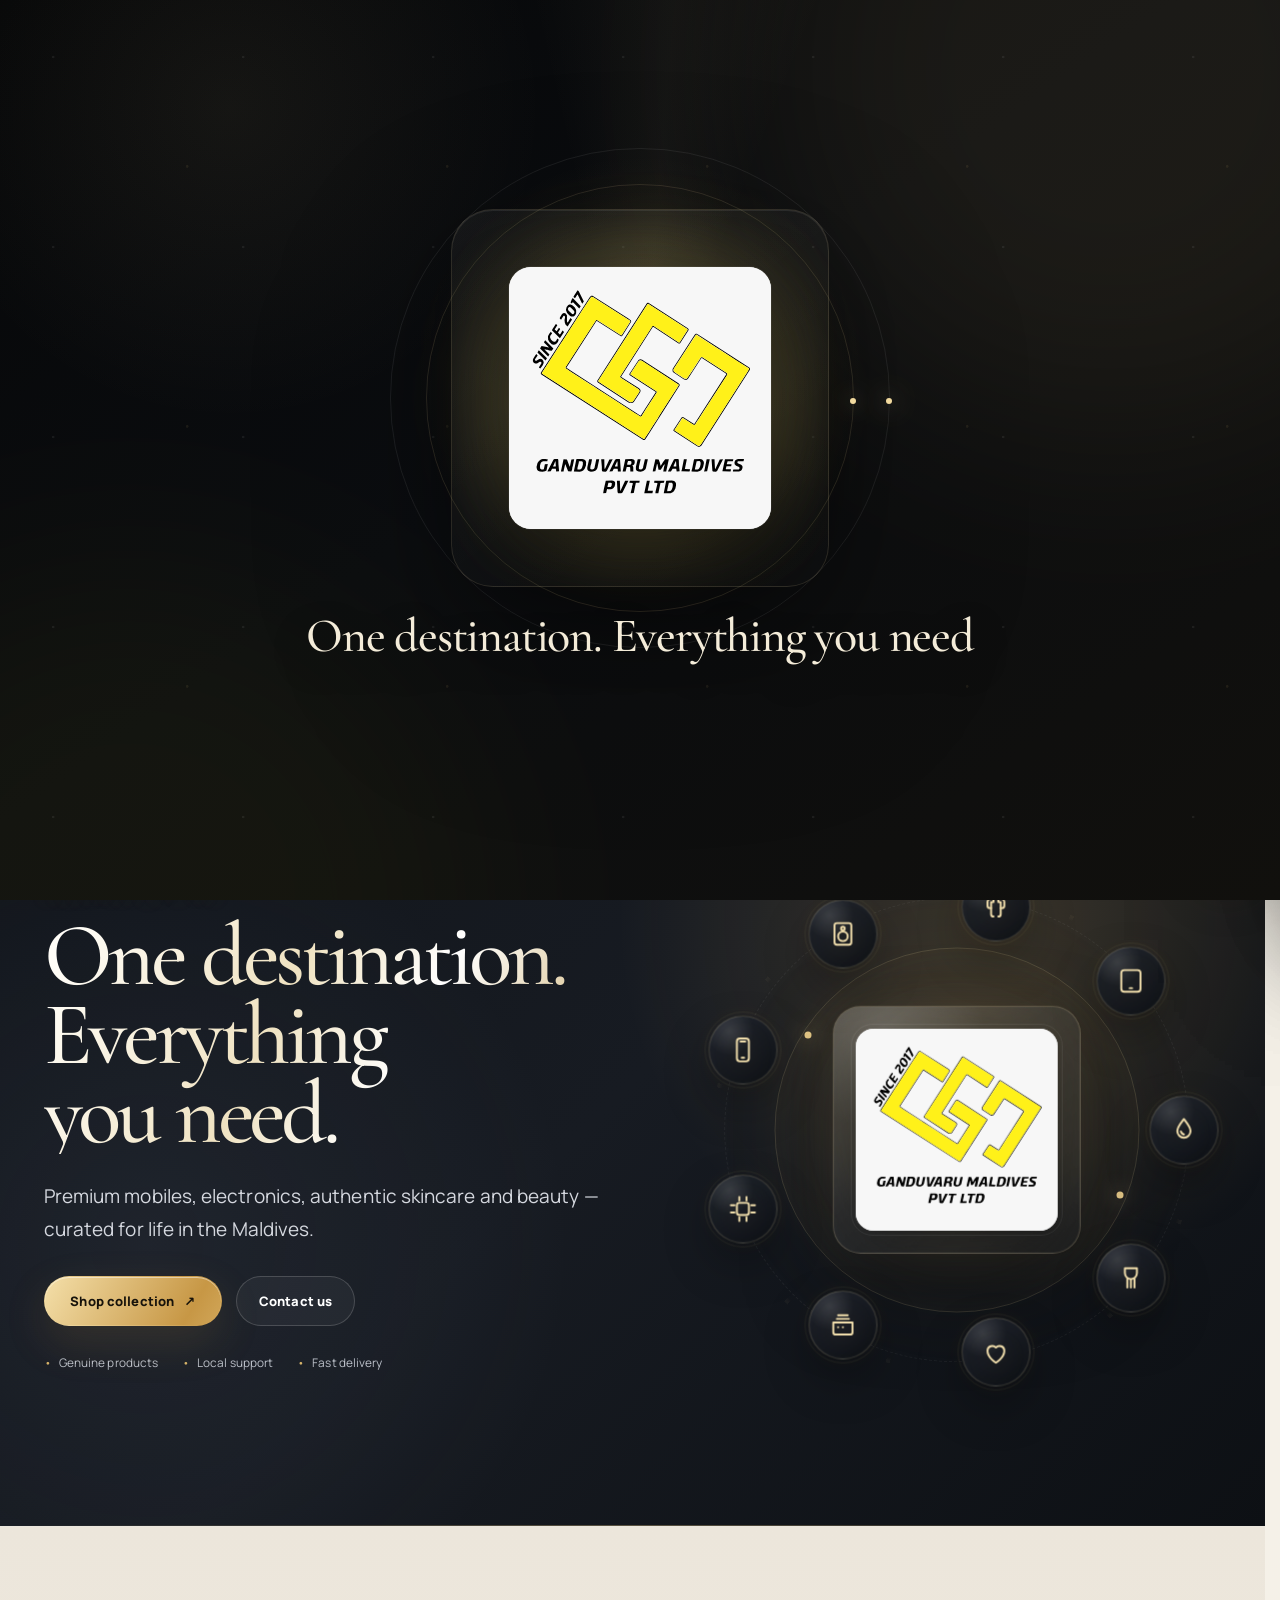
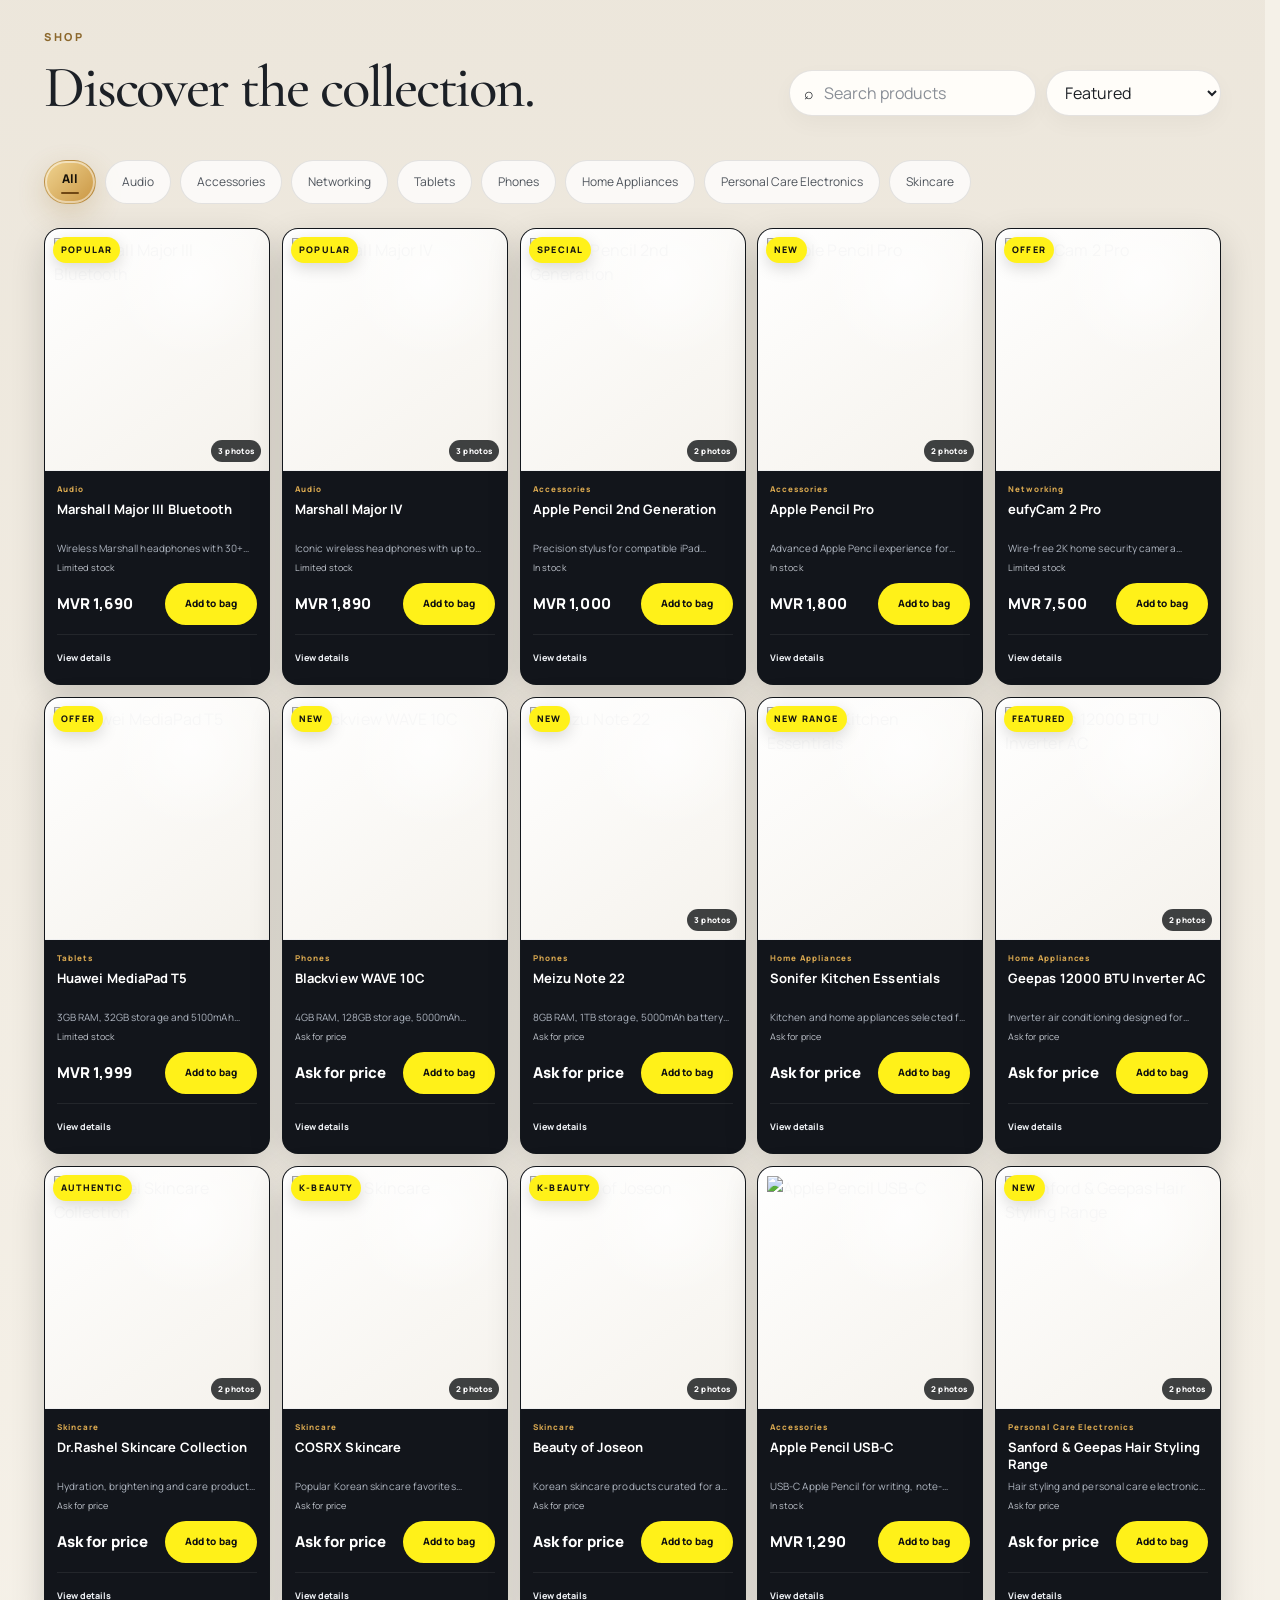
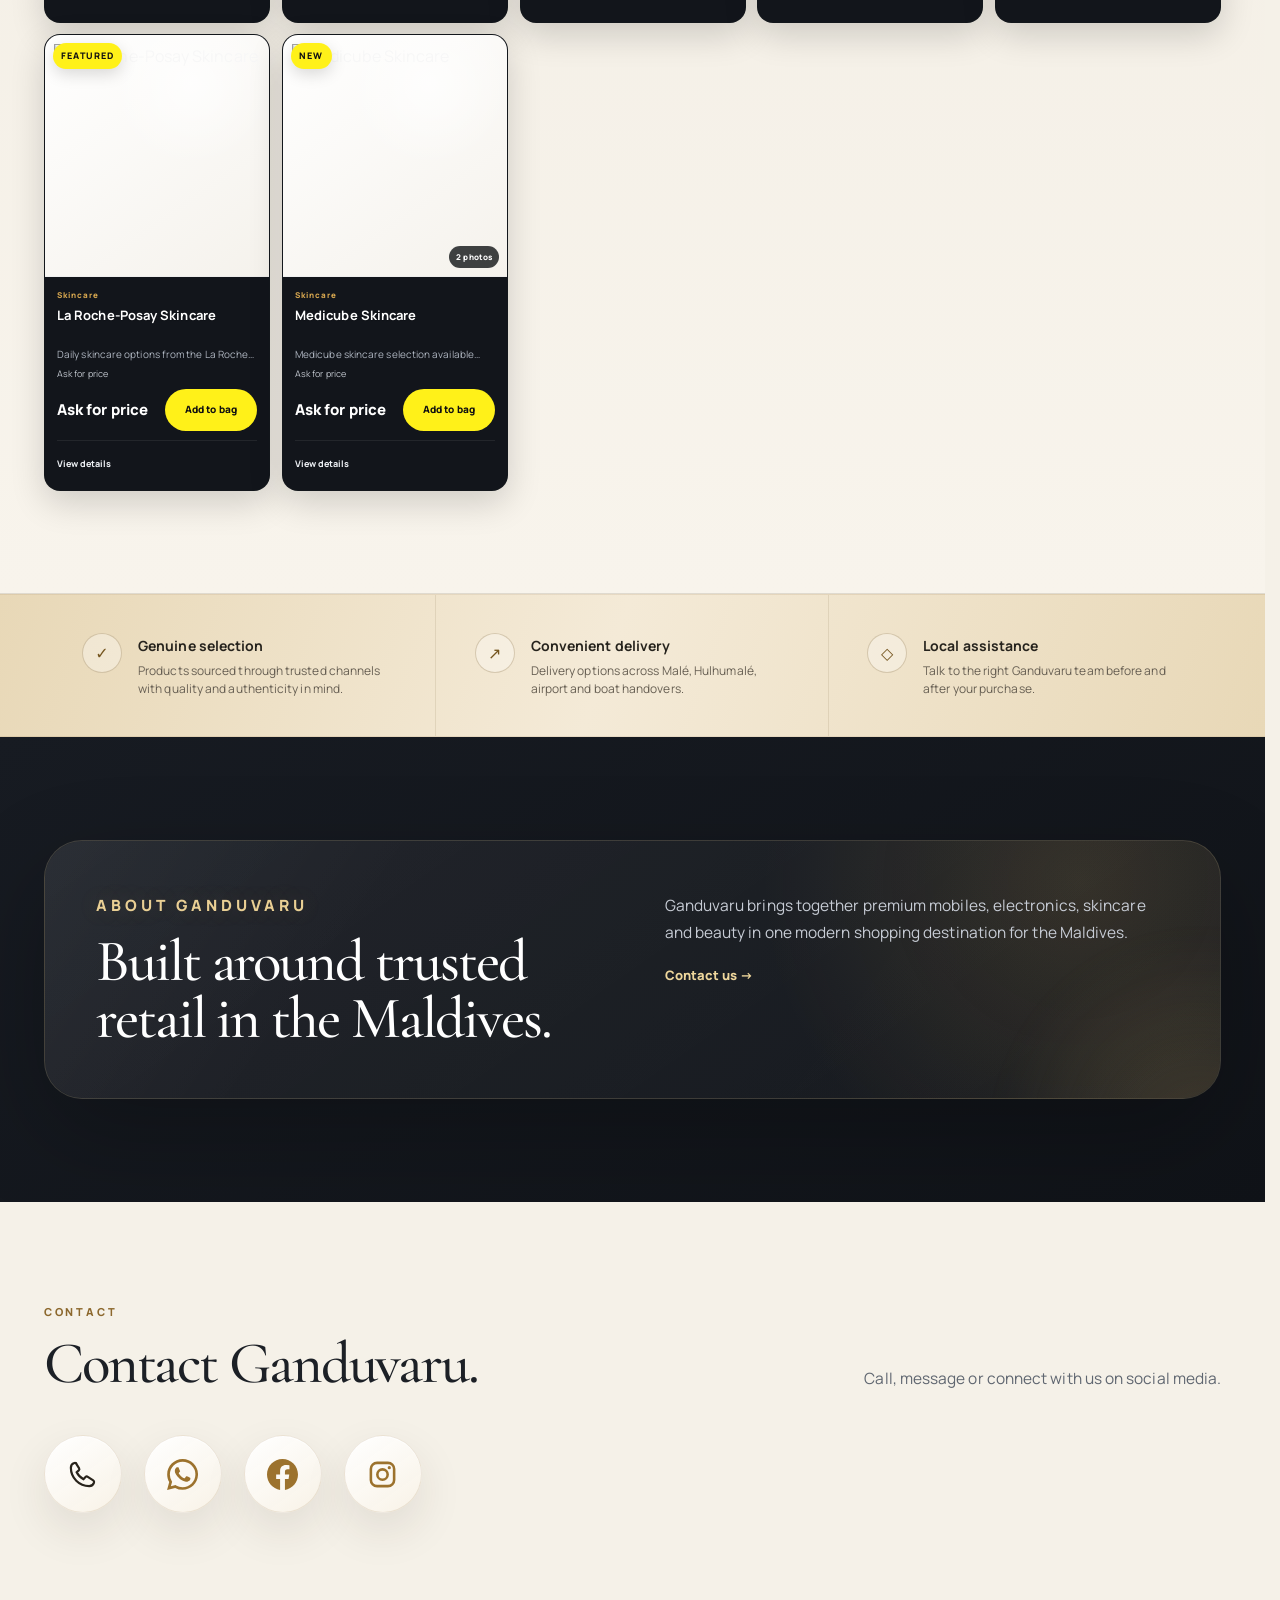
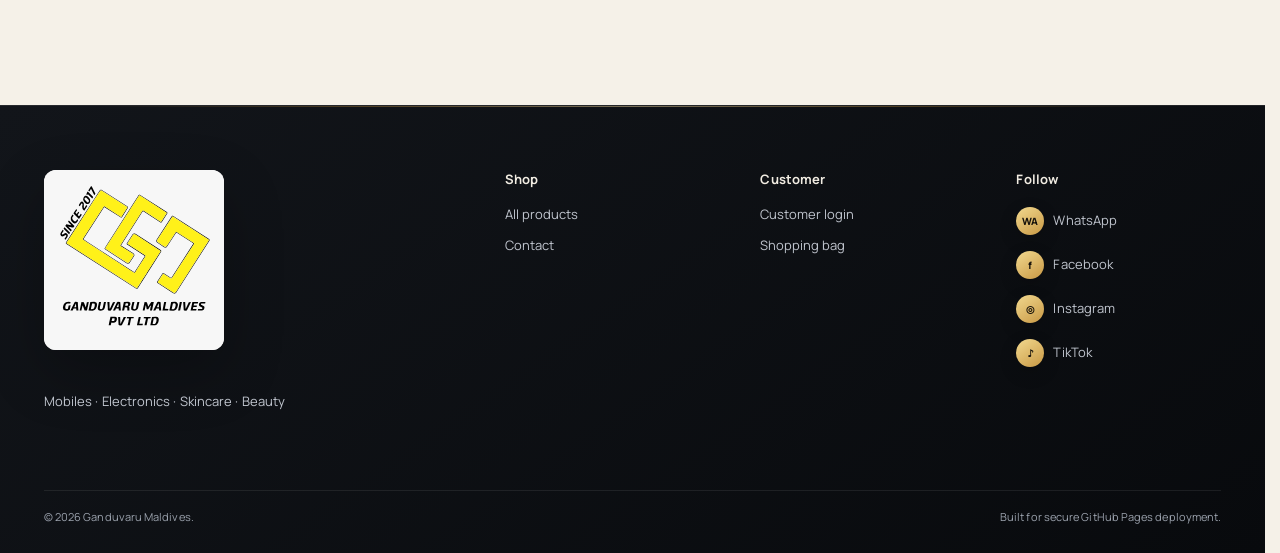
==== commit 48580e76: "Refresh commerce system assets" ====
--- a/index.html
+++ b/index.html
@@ -16,7 +16,7 @@
   <link rel="preconnect" href="https://fonts.googleapis.com" />
   <link rel="preconnect" href="https://fonts.gstatic.com" crossorigin />
   <link href="https://fonts.googleapis.com/css2?family=Cormorant+Garamond:wght@500;600;700&family=Manrope:wght@400;500;600;700;800&display=swap" rel="stylesheet" />
-  <link rel="stylesheet" href="styles.css?v=20260927-commerce-checkout" />
+  <link rel="stylesheet" href="styles.css?v=20260927-commerce-checkout2" />
 </head>
 <body class="storefront intro-pending">
   <div class="luxury-intro" id="luxuryIntro" role="presentation" aria-hidden="true">
@@ -350,6 +350,6 @@
   <div class="toast" id="toast" role="status"></div>
 
   <script src="config.js?v=20260927-luxury-audit"></script>
-  <script src="app.js?v=20260927-commerce-checkout"></script>
+  <script src="app.js?v=20260927-commerce-checkout2"></script>
 </body>
 </html>
--- a/styles.css
+++ b/styles.css
@@ -3496,3 +3496,104 @@
     box-shadow:0 10px 28px rgba(0,0,0,.24);
   }
 }
+
+
+/* === Commerce Checkout + Inventory Polish === */
+.storefront .checkout-card{
+  width:min(620px,96vw);
+}
+.storefront .checkout-customer-grid{
+  display:grid;
+  grid-template-columns:repeat(2,minmax(0,1fr));
+  gap:12px;
+}
+.storefront .checkout-card input,
+.storefront .checkout-card textarea{
+  font-size:16px;
+}
+.storefront .order-submit-status{
+  min-height:18px;
+  margin:10px 0 0;
+  color:#e7cb88;
+  font-size:10px;
+  font-weight:750;
+  line-height:1.45;
+}
+.storefront .product-stock.out,
+.storefront .detail-stock.out{
+  color:#ffaaa6;
+  border-color:rgba(240,105,105,.25);
+}
+.storefront .product-out-of-stock{
+  opacity:.88;
+}
+.storefront .stock-overlay{
+  position:absolute;
+  inset:auto 10px 10px 10px;
+  z-index:3;
+  min-height:28px;
+  display:flex;
+  align-items:center;
+  justify-content:center;
+  border-radius:999px;
+  color:#fff;
+  background:rgba(18,20,24,.86);
+  border:1px solid rgba(255,255,255,.15);
+  font-size:8px;
+  font-weight:950;
+  letter-spacing:.12em;
+  backdrop-filter:blur(6px);
+}
+.storefront .add-button:disabled,
+.storefront #productDetailAdd:disabled{
+  opacity:.55;
+  cursor:not-allowed;
+  filter:grayscale(.75);
+  transform:none!important;
+}
+.storefront .contact-icon-link svg{
+  width:31px;
+  height:31px;
+  fill:currentColor;
+  stroke:none;
+}
+.storefront .contact-icon-phone svg{
+  fill:none;
+  stroke:currentColor;
+  stroke-width:1.7;
+}
+.storefront .contact-icon-facebook,
+.storefront .contact-icon-instagram,
+.storefront .contact-icon-tiktok,
+.storefront .contact-icon-whatsapp{
+  color:#9c722d;
+}
+.storefront .contact-icon-facebook:hover,
+.storefront .contact-icon-instagram:hover,
+.storefront .contact-icon-tiktok:hover,
+.storefront .contact-icon-whatsapp:hover,
+.storefront .contact-icon-facebook:focus-visible,
+.storefront .contact-icon-instagram:focus-visible,
+.storefront .contact-icon-tiktok:focus-visible,
+.storefront .contact-icon-whatsapp:focus-visible{
+  color:#17130b;
+  background:linear-gradient(135deg,#f7e4b0,#c99542);
+}
+@media(max-width:680px){
+  .storefront .checkout-customer-grid{
+    grid-template-columns:1fr;
+    gap:0;
+  }
+  .storefront .checkout-card{
+    width:100%;
+    height:100dvh;
+    max-height:none;
+    overflow:auto;
+    border-radius:0;
+    padding:22px 18px max(28px,env(safe-area-inset-bottom,0px));
+  }
+  .storefront .stock-overlay{
+    font-size:7px;
+    inset:auto 7px 7px 7px;
+  }
+}
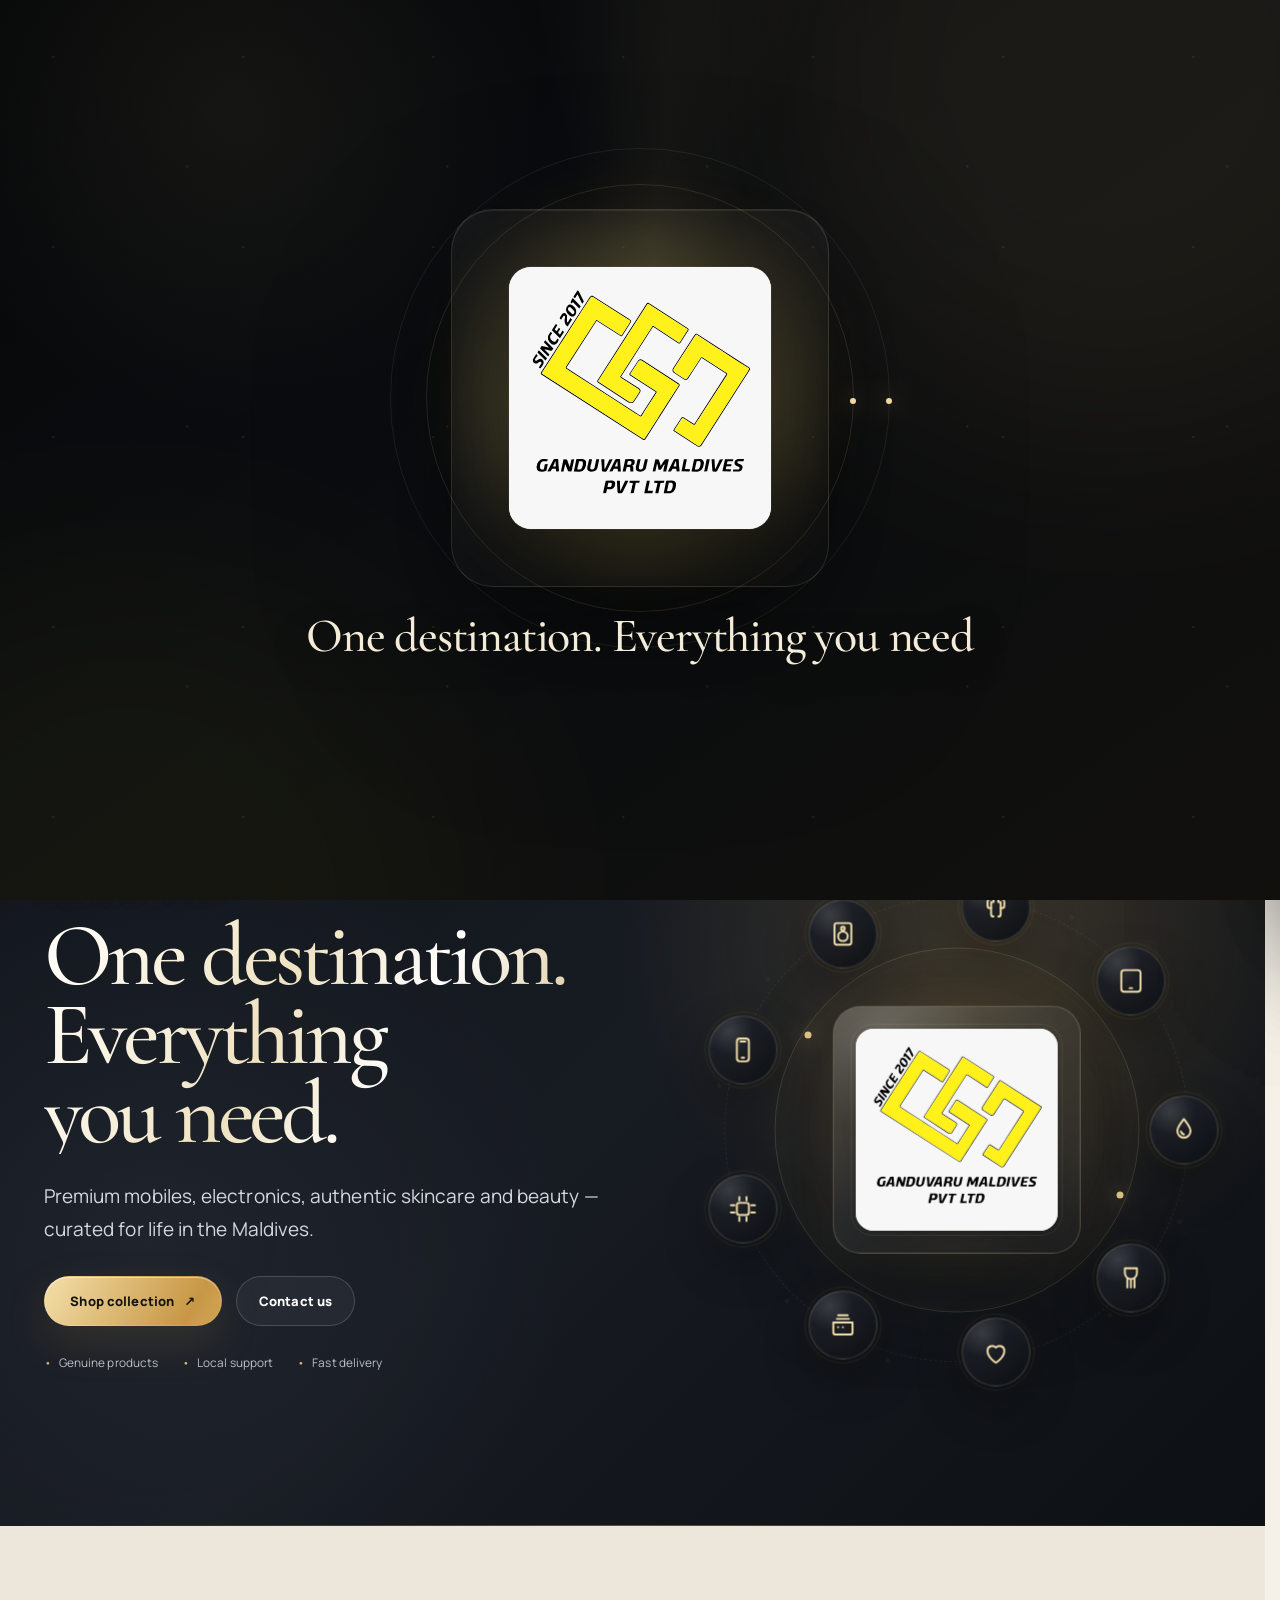
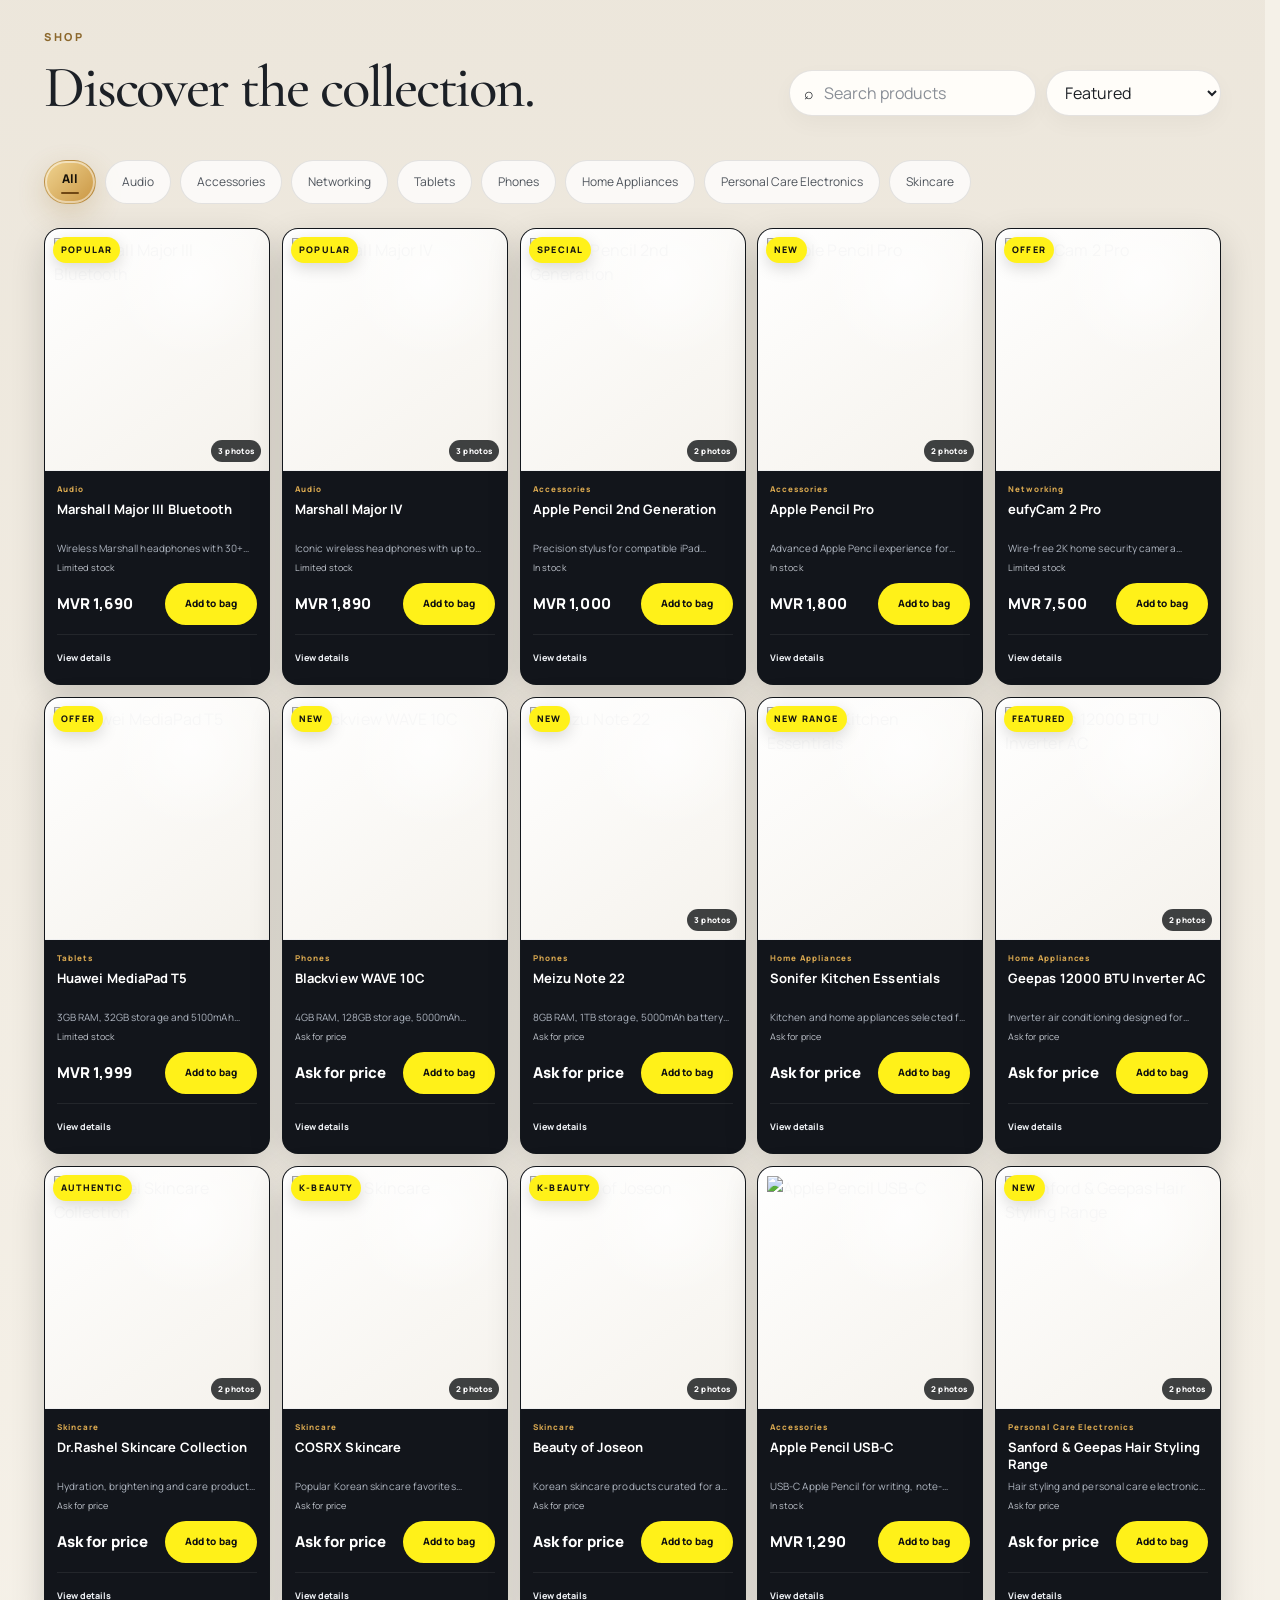
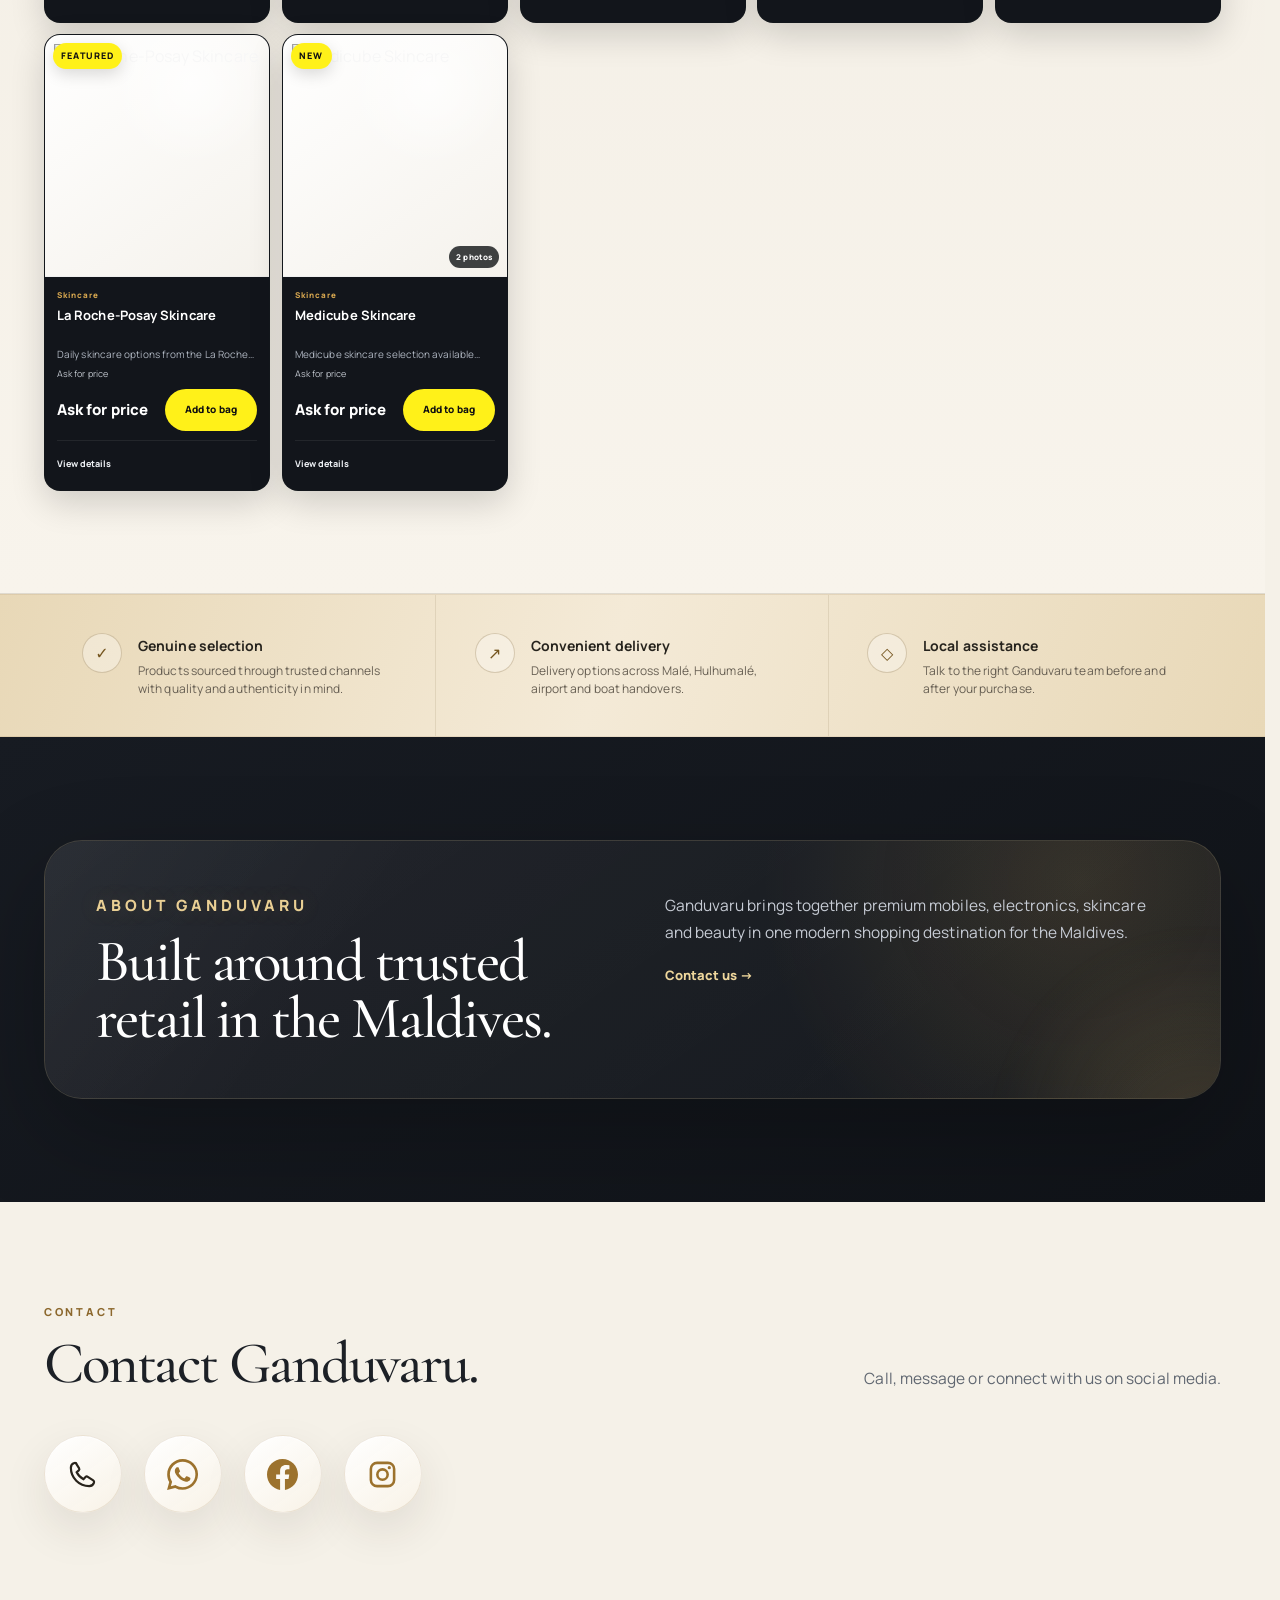
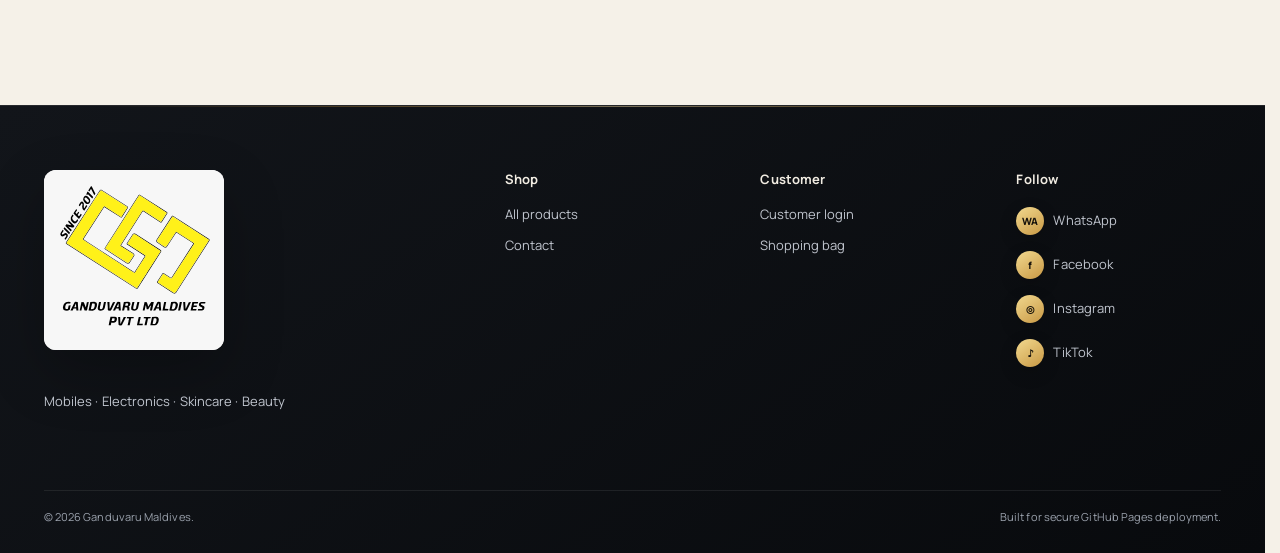
==== commit 8348e98f: "Refresh final commerce management assets" ====
--- a/index.html
+++ b/index.html
@@ -16,7 +16,7 @@
   <link rel="preconnect" href="https://fonts.googleapis.com" />
   <link rel="preconnect" href="https://fonts.gstatic.com" crossorigin />
   <link href="https://fonts.googleapis.com/css2?family=Cormorant+Garamond:wght@500;600;700&family=Manrope:wght@400;500;600;700;800&display=swap" rel="stylesheet" />
-  <link rel="stylesheet" href="styles.css?v=20260927-commerce-checkout2" />
+  <link rel="stylesheet" href="styles.css?v=20260927-commerce-checkout3" />
 </head>
 <body class="storefront intro-pending">
   <div class="luxury-intro" id="luxuryIntro" role="presentation" aria-hidden="true">
@@ -350,6 +350,6 @@
   <div class="toast" id="toast" role="status"></div>
 
   <script src="config.js?v=20260927-luxury-audit"></script>
-  <script src="app.js?v=20260927-commerce-checkout2"></script>
+  <script src="app.js?v=20260927-commerce-checkout3"></script>
 </body>
 </html>
